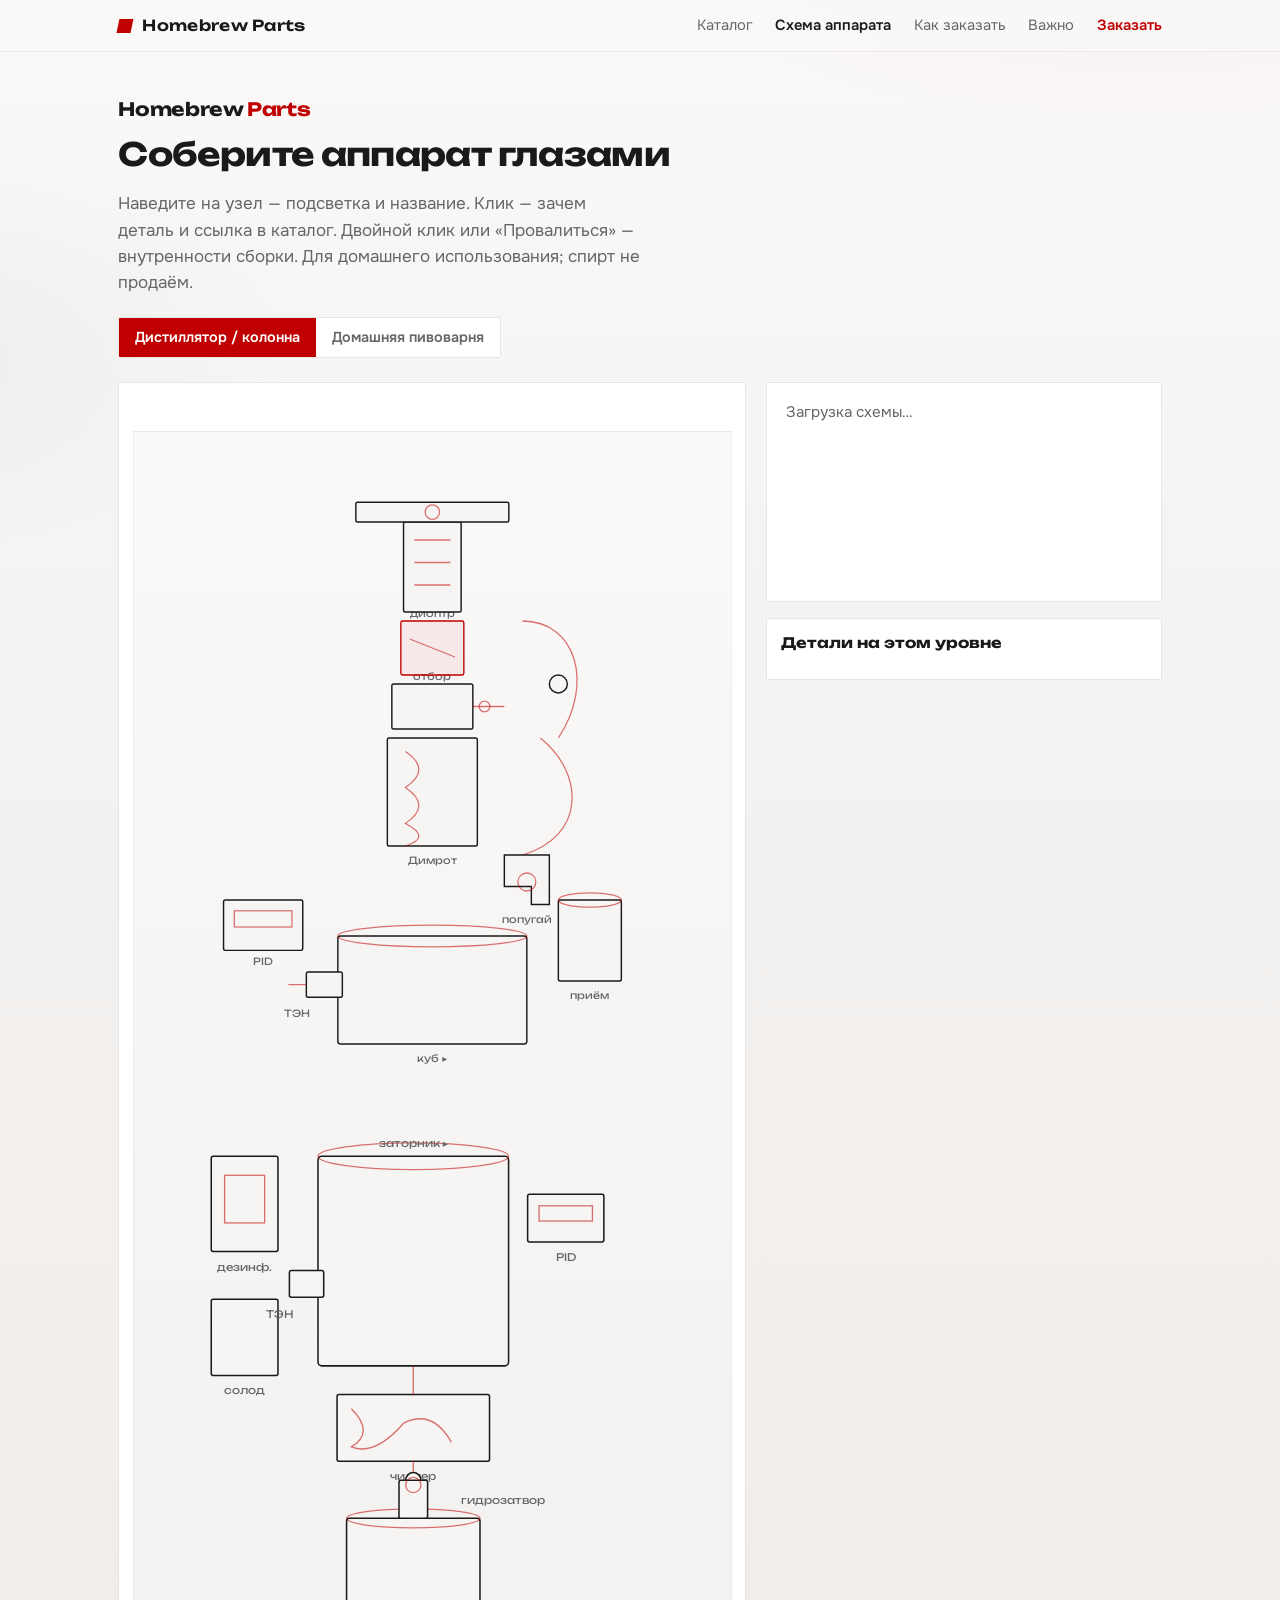
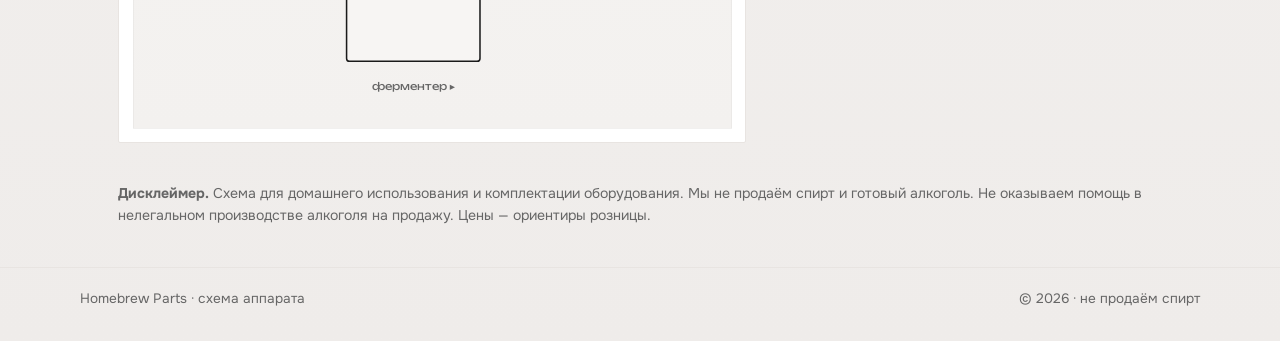
==== schema.html @ 4f77bfaf "Add interactive apparatus schema and expand catalog to SKU 32. SVG hotspot map with distiller/brewer" ====
<!DOCTYPE html>
<html lang="ru">
<head>
  <meta charset="UTF-8" />
  <meta name="viewport" content="width=device-width, initial-scale=1" />
  <meta name="description" content="Интерактивная схема самогонного аппарата и домашней пивоварни из запчастей Homebrew Parts. Спирт не продаём." />
  <title>Схема аппарата · Homebrew Parts</title>
  <link rel="preconnect" href="https://fonts.googleapis.com" />
  <link rel="preconnect" href="https://fonts.gstatic.com" crossorigin />
  <link href="https://fonts.googleapis.com/css2?family=Onest:wght@400;500;600;700&family=Unbounded:wght@500;600;700&display=swap" rel="stylesheet" />
  <link rel="stylesheet" href="assets/css/style.css" />
  <link rel="stylesheet" href="assets/css/schema.css" />
</head>
<body>
  <a class="skip" href="#main">К содержанию</a>

  <header class="top">
    <div class="top__inner">
      <a class="brand" href="index.html" aria-label="Homebrew Parts — на главную">
        <span class="brand__mark" aria-hidden="true"></span>
        <span class="brand__text">Homebrew Parts</span>
      </a>
      <nav class="nav" aria-label="Разделы">
        <a href="index.html#catalog">Каталог</a>
        <a href="schema.html" aria-current="page">Схема аппарата</a>
        <a href="index.html#order">Как заказать</a>
        <a href="index.html#disclaimer">Важно</a>
        <a href="index.html#order" class="nav__cta">Заказать</a>
      </nav>
      <button class="nav-toggle" type="button" aria-expanded="false" aria-controls="mobile-nav" aria-label="Меню">
        <span></span><span></span>
      </button>
    </div>
    <nav id="mobile-nav" class="nav-mobile" hidden>
      <a href="index.html#catalog">Каталог</a>
      <a href="schema.html" aria-current="page">Схема аппарата</a>
      <a href="index.html#order">Как заказать</a>
      <a href="index.html#disclaimer">Важно</a>
      <a href="index.html#order">Заказать</a>
    </nav>
  </header>

  <main id="main">
    <section class="schema-hero">
      <p class="brand-hero" style="font-size:1.15rem;margin:0">Homebrew <span>Parts</span></p>
      <h1>Соберите аппарат глазами</h1>
      <p class="schema-hero__lead">Наведите на узел — подсветка и название. Клик — зачем деталь и ссылка в каталог. Двойной клик или «Провалиться» — внутренности сборки. Для домашнего использования; спирт не продаём.</p>
      <div class="schema-modes" role="group" aria-label="Режим схемы">
        <button type="button" data-mode="distiller" aria-pressed="true">Дистиллятор / колонна</button>
        <button type="button" data-mode="brewery" aria-pressed="false">Домашняя пивоварня</button>
      </div>
    </section>

    <div class="schema-layout">
      <div class="schema-stage" id="schema-stage">
        <div class="schema-crumb" id="schema-crumb" aria-label="Навигация по узлам"></div>
        <div class="schema-canvas-wrap">
          <div class="schema-tooltip" id="schema-tooltip" role="tooltip"></div>

          <!-- DISTILLER -->
          <svg id="svg-distiller" class="schema-svg" viewBox="0 0 520 720" xmlns="http://www.w3.org/2000/svg" aria-label="Схема дистиллятора в профиле">
            <g class="layer" data-layer="root">
              <!-- PID box -->
              <g class="hotspot" data-id="pid" tabindex="0" role="button" aria-label="PID">
                <rect class="body" x="28" y="520" width="88" height="56" rx="2"/>
                <rect class="accent" x="40" y="532" width="64" height="18"/>
                <text class="label-hint" x="72" y="592" text-anchor="middle">PID</text>
              </g>
              <!-- Hoses -->
              <g class="hotspot" data-id="hoses" tabindex="0" role="button" aria-label="Шланги">
                <path class="accent" d="M360 210 C420 210, 440 280, 400 340" fill="none" stroke-width="3"/>
                <path class="accent" d="M380 340 C430 380, 430 450, 360 470" fill="none" stroke-width="3" opacity="0.7"/>
                <circle class="body" cx="400" cy="280" r="10"/>
              </g>
              <!-- Receiver -->
              <g class="hotspot" data-id="receiver" tabindex="0" role="button" aria-label="Приёмная ёмкость">
                <rect class="body" x="400" y="520" width="70" height="90" rx="2"/>
                <ellipse class="accent" cx="435" cy="520" rx="35" ry="8"/>
                <text class="label-hint" x="435" y="630" text-anchor="middle">приём</text>
              </g>
              <!-- Parrot -->
              <g class="hotspot" data-id="parrot" tabindex="0" role="button" aria-label="Попугай">
                <path class="body" d="M340 470 h50 v55 h-20 v-20 h-30 z"/>
                <circle class="accent" cx="365" cy="500" r="10"/>
                <text class="label-hint" x="365" y="545" text-anchor="middle">попугай</text>
              </g>
              <!-- Dimroth -->
              <g class="hotspot" data-id="dimroth" tabindex="0" role="button" aria-label="Холодильник Димрота">
                <rect class="body" x="210" y="340" width="100" height="120" rx="2"/>
                <path class="accent" d="M230 355 Q260 375 230 395 Q260 415 230 435 Q260 450 230 460"/>
                <text class="label-hint" x="260" y="480" text-anchor="middle">Димрот</text>
              </g>
              <!-- Takeoff -->
              <g class="hotspot" data-id="takeoff" tabindex="0" role="button" aria-label="Узел отбора">
                <rect class="body" x="215" y="280" width="90" height="50" rx="2"/>
                <line class="accent" x1="305" y1="305" x2="340" y2="305"/>
                <circle class="accent" cx="318" cy="305" r="6"/>
                <text class="label-hint" x="260" y="275" text-anchor="middle">отбор</text>
              </g>
              <!-- Diopter -->
              <g class="hotspot" data-id="diopter" tabindex="0" role="button" aria-label="Диоптр">
                <rect class="glass" x="225" y="210" width="70" height="60" rx="2"/>
                <line class="accent" x1="235" y1="230" x2="285" y2="250" opacity="0.35"/>
                <text class="label-hint" x="260" y="205" text-anchor="middle">диоптр</text>
              </g>
              <!-- Tsarga assembly -->
              <g class="hotspot" data-id="tsarga-assy" tabindex="0" role="button" aria-label="Царга в сборе">
                <rect class="body" x="228" y="100" width="64" height="100" rx="2"/>
                <line class="accent" x1="240" y1="120" x2="280" y2="120"/>
                <line class="accent" x1="240" y1="145" x2="280" y2="145"/>
                <line class="accent" x1="240" y1="170" x2="280" y2="170"/>
                <text class="label-hint" x="260" y="92" text-anchor="middle">царга ▸</text>
              </g>
              <!-- Lid -->
              <g class="hotspot" data-id="lid" tabindex="0" role="button" aria-label="Крышка куба">
                <rect class="body" x="175" y="78" width="170" height="22" rx="2"/>
                <circle class="accent" cx="260" cy="89" r="8"/>
              </g>
              <!-- Cube -->
              <g class="hotspot" data-id="cube" tabindex="0" role="button" aria-label="Перегонный куб">
                <rect class="body" x="155" y="560" width="210" height="120" rx="3"/>
                <ellipse class="accent" cx="260" cy="560" rx="105" ry="12"/>
                <text class="label-hint" x="260" y="700" text-anchor="middle">куб ▸</text>
              </g>
              <!-- TEN on cube side -->
              <g class="hotspot" data-id="ten" tabindex="0" role="button" aria-label="ТЭН">
                <rect class="body" x="120" y="600" width="40" height="28" rx="2"/>
                <line class="accent" x1="100" y1="614" x2="120" y2="614"/>
                <text class="label-hint" x="110" y="650" text-anchor="middle">ТЭН</text>
              </g>
            </g>

            <!-- CUBE DETAIL -->
            <g class="layer" data-layer="cube-detail" hidden>
              <text class="label-hint" x="260" y="48" text-anchor="middle" font-size="13" fill="#1A1A1A">Куб · внутренности</text>
              <g class="hotspot" data-id="cube" tabindex="0">
                <rect class="body" x="120" y="120" width="280" height="480" rx="4"/>
              </g>
              <g class="hotspot" data-id="ten" tabindex="0" role="button" aria-label="ТЭН">
                <rect class="body" x="70" y="320" width="70" height="40" rx="2"/>
                <path class="accent" d="M140 340 h80 M160 330 v20 M180 330 v20 M200 330 v20"/>
                <text class="label-hint" x="105" y="390" text-anchor="middle">ТЭН</text>
              </g>
              <g class="hotspot" data-id="drain" tabindex="0" role="button" aria-label="Кран слива">
                <rect class="body" x="230" y="560" width="60" height="36" rx="2"/>
                <line class="accent" x1="260" y1="596" x2="260" y2="620"/>
                <text class="label-hint" x="260" y="640" text-anchor="middle">слив</text>
              </g>
              <g class="hotspot" data-id="thermo" tabindex="0" role="button" aria-label="Термометр">
                <circle class="body" cx="360" cy="220" r="28"/>
                <line class="accent" x1="360" y1="220" x2="375" y2="200"/>
                <text class="label-hint" x="360" y="270" text-anchor="middle">°C</text>
              </g>
              <g class="hotspot" data-id="prv" tabindex="0" role="button" aria-label="Воздушный клапан">
                <rect class="body" x="340" y="140" width="50" height="36" rx="2"/>
                <circle class="accent" cx="365" cy="148" r="6"/>
                <text class="label-hint" x="365" y="196" text-anchor="middle">клапан</text>
              </g>
              <g class="hotspot" data-id="lid" tabindex="0" role="button" aria-label="Крышка">
                <rect class="body" x="130" y="90" width="260" height="28" rx="2"/>
              </g>
            </g>

            <!-- TSARGA DETAIL -->
            <g class="layer" data-layer="tsarga-detail" hidden>
              <text class="label-hint" x="260" y="40" text-anchor="middle" font-size="13" fill="#1A1A1A">Царга · разрез</text>
              <g class="hotspot" data-id="tsarga" tabindex="0" role="button" aria-label="Царга">
                <rect class="body" x="200" y="80" width="120" height="520" rx="3"/>
              </g>
              <g class="hotspot" data-id="packing-spn" tabindex="0" role="button" aria-label="СПН">
                <rect class="glass" x="220" y="160" width="80" height="160" rx="2"/>
                <path class="accent" d="M230 180 l15 10 l-15 10 l15 10 l-15 10 l15 10 l-15 10 l15 10 l-15 10 l15 10"/>
                <text class="label-hint" x="260" y="150" text-anchor="middle">СПН</text>
              </g>
              <g class="hotspot" data-id="packing-rpn" tabindex="0" role="button" aria-label="РПН">
                <rect class="glass" x="220" y="340" width="80" height="120" rx="2"/>
                <path class="accent" d="M230 360 h60 M230 380 h60 M230 400 h60 M230 420 h60"/>
                <text class="label-hint" x="260" y="480" text-anchor="middle">РПН</text>
              </g>
              <g class="hotspot" data-id="clamp-tsarga" tabindex="0" role="button" aria-label="Кламп">
                <rect class="body" x="185" y="70" width="150" height="22" rx="2"/>
                <rect class="body" x="185" y="580" width="150" height="22" rx="2"/>
                <text class="label-hint" x="260" y="64" text-anchor="middle">кламп</text>
              </g>
              <g class="hotspot" data-id="gasket-tsarga" tabindex="0" role="button" aria-label="Прокладка">
                <ellipse class="accent" cx="260" cy="92" rx="40" ry="6"/>
                <ellipse class="accent" cx="260" cy="590" rx="40" ry="6"/>
                <text class="label-hint" x="360" y="96">прокладка</text>
              </g>
            </g>

            <!-- TAKEOFF DETAIL -->
            <g class="layer" data-layer="takeoff-detail" hidden>
              <text class="label-hint" x="260" y="60" text-anchor="middle" font-size="13" fill="#1A1A1A">Узел отбора</text>
              <g class="hotspot" data-id="takeoff" tabindex="0">
                <rect class="body" x="140" y="200" width="240" height="160" rx="3"/>
              </g>
              <g class="hotspot" data-id="needle" tabindex="0" role="button" aria-label="Игольчатый кран">
                <rect class="body" x="300" y="250" width="90" height="40" rx="2"/>
                <line class="accent" x1="390" y1="270" x2="440" y2="270"/>
                <circle class="accent" cx="420" cy="270" r="10"/>
                <text class="label-hint" x="345" y="320" text-anchor="middle">игольчатый</text>
              </g>
              <g class="hotspot" data-id="hoses" tabindex="0">
                <path class="accent" d="M440 270 C480 270, 480 360, 400 380" fill="none" stroke-width="3"/>
              </g>
            </g>
          </svg>

          <!-- BREWERY -->
          <svg id="svg-brewery" class="schema-svg" viewBox="0 0 520 680" xmlns="http://www.w3.org/2000/svg" aria-label="Схема домашней пивоварни" hidden>
            <g class="layer" data-layer="brew-root">
              <g class="hotspot" data-id="sanitizer" tabindex="0" role="button" aria-label="Дезинфекция">
                <rect class="body" x="28" y="80" width="70" height="100" rx="2"/>
                <rect class="accent" x="42" y="100" width="42" height="50"/>
                <text class="label-hint" x="63" y="200" text-anchor="middle">дезинф.</text>
              </g>
              <g class="hotspot" data-id="malt" tabindex="0" role="button" aria-label="Солод и дрожжи">
                <rect class="body" x="28" y="230" width="70" height="80" rx="2"/>
                <text class="label-hint" x="63" y="330" text-anchor="middle">солод</text>
              </g>
              <g class="hotspot" data-id="mash" tabindex="0" role="button" aria-label="Заторник">
                <rect class="body" x="140" y="80" width="200" height="220" rx="4"/>
                <ellipse class="accent" cx="240" cy="80" rx="100" ry="14"/>
                <text class="label-hint" x="240" y="70" text-anchor="middle">заторник ▸</text>
              </g>
              <g class="hotspot" data-id="ten-brew" tabindex="0" role="button" aria-label="ТЭН">
                <rect class="body" x="110" y="200" width="36" height="28" rx="2"/>
                <text class="label-hint" x="100" y="250" text-anchor="middle">ТЭН</text>
              </g>
              <g class="hotspot" data-id="pid-brew" tabindex="0" role="button" aria-label="PID">
                <rect class="body" x="360" y="120" width="80" height="50" rx="2"/>
                <rect class="accent" x="372" y="132" width="56" height="16"/>
                <text class="label-hint" x="400" y="190" text-anchor="middle">PID</text>
              </g>
              <g class="hotspot" data-id="chiller" tabindex="0" role="button" aria-label="Чиллер">
                <rect class="body" x="160" y="330" width="160" height="70" rx="2"/>
                <path class="accent" d="M175 345 Q200 370 175 385 Q200 395 230 360 Q260 345 280 380"/>
                <text class="label-hint" x="240" y="420" text-anchor="middle">чиллер</text>
              </g>
              <g class="hotspot" data-id="brew-hoses" tabindex="0" role="button" aria-label="Шланги">
                <path class="accent" d="M240 300 v30 M240 400 v40" fill="none" stroke-width="3"/>
                <circle class="body" cx="240" cy="420" r="8"/>
              </g>
              <g class="hotspot" data-id="fermenter" tabindex="0" role="button" aria-label="Ферментер">
                <rect class="body" x="170" y="460" width="140" height="150" rx="3"/>
                <ellipse class="accent" cx="240" cy="460" rx="70" ry="10"/>
                <text class="label-hint" x="240" y="640" text-anchor="middle">ферментер ▸</text>
              </g>
              <g class="hotspot" data-id="airlock" tabindex="0" role="button" aria-label="Гидрозатвор">
                <rect class="body" x="225" y="420" width="30" height="40" rx="2"/>
                <circle class="accent" cx="240" cy="425" r="8"/>
                <text class="label-hint" x="290" y="445">гидрозатвор</text>
              </g>
            </g>

            <g class="layer" data-layer="mash-detail" hidden>
              <text class="label-hint" x="260" y="50" text-anchor="middle" font-size="13" fill="#1A1A1A">Заторник · узлы</text>
              <g class="hotspot" data-id="mash" tabindex="0">
                <rect class="body" x="110" y="90" width="300" height="420" rx="4"/>
              </g>
              <g class="hotspot" data-id="ten-brew" tabindex="0" role="button" aria-label="ТЭН">
                <rect class="body" x="60" y="280" width="70" height="40" rx="2"/>
                <path class="accent" d="M130 300 h100 M150 290 v20 M175 290 v20 M200 290 v20"/>
                <text class="label-hint" x="95" y="350" text-anchor="middle">ТЭН</text>
              </g>
              <g class="hotspot" data-id="pid-brew" tabindex="0" role="button" aria-label="PID">
                <rect class="body" x="360" y="140" width="90" height="60" rx="2"/>
                <text class="label-hint" x="405" y="220" text-anchor="middle">PID</text>
              </g>
              <g class="hotspot" data-id="drain-brew" tabindex="0" role="button" aria-label="Кран слива">
                <rect class="body" x="220" y="480" width="80" height="36" rx="2"/>
                <text class="label-hint" x="260" y="540" text-anchor="middle">слив</text>
              </g>
            </g>

            <g class="layer" data-layer="fermenter-detail" hidden>
              <text class="label-hint" x="260" y="50" text-anchor="middle" font-size="13" fill="#1A1A1A">Ферментер</text>
              <g class="hotspot" data-id="fermenter" tabindex="0">
                <rect class="body" x="150" y="120" width="220" height="420" rx="4"/>
              </g>
              <g class="hotspot" data-id="airlock" tabindex="0" role="button" aria-label="Гидрозатвор">
                <rect class="body" x="235" y="70" width="50" height="60" rx="2"/>
                <circle class="accent" cx="260" cy="80" r="12"/>
                <text class="label-hint" x="260" y="150" text-anchor="middle">гидрозатвор</text>
              </g>
              <g class="hotspot" data-id="valve-brew" tabindex="0" role="button" aria-label="Кран">
                <rect class="body" x="340" y="420" width="70" height="36" rx="2"/>
                <text class="label-hint" x="375" y="480" text-anchor="middle">кран</text>
              </g>
            </g>
          </svg>
        </div>
      </div>

      <aside class="schema-side">
        <div class="schema-panel" id="schema-panel" aria-live="polite">
          <p class="schema-panel__empty">Загрузка схемы…</p>
        </div>
        <div class="schema-parts">
          <h3>Детали на этом уровне</h3>
          <ul class="schema-parts__list" id="schema-parts-list"></ul>
        </div>
      </aside>
    </div>

    <p class="schema-note"><strong>Дисклеймер.</strong> Схема для домашнего использования и комплектации оборудования. Мы не продаём спирт и готовый алкоголь. Не оказываем помощь в нелегальном производстве алкоголя на продажу. Цены — ориентиры розницы.</p>
  </main>

  <footer class="footer">
    <div class="footer__inner">
      <span>Homebrew Parts · схема аппарата</span>
      <span>© 2026 · не продаём спирт</span>
    </div>
  </footer>

  <script src="assets/js/schema.js"></script>
</body>
</html>
---- assets/css/style.css ----
:root {
  --ink: #1a1a1a;
  --text: #333333;
  --muted: #666666;
  --line: #e8e4e1;
  --paper: #f3f1ef;
  --surface: #ffffff;
  --crimson: #c00000;
  --ember: #fb5a5a;
  --crimson-deep: #8a0000;
  --radius: 2px;
  --font-display: "Unbounded", system-ui, sans-serif;
  --font-body: "Onest", system-ui, sans-serif;
  --space: clamp(1.25rem, 3vw, 2.5rem);
  --max: 1120px;
}

*,
*::before,
*::after {
  box-sizing: border-box;
}

html {
  scroll-behavior: smooth;
}

body {
  margin: 0;
  font-family: var(--font-body);
  font-size: 1.0625rem;
  line-height: 1.55;
  color: var(--text);
  background:
    radial-gradient(1100px 520px at 90% -8%, rgba(192, 0, 0, 0.07), transparent 55%),
    radial-gradient(800px 420px at -8% 18%, rgba(26, 26, 26, 0.04), transparent 50%),
    linear-gradient(180deg, #faf9f8 0%, var(--paper) 45%, #efecea 100%);
  min-height: 100vh;
}

img {
  max-width: 100%;
  display: block;
}

a {
  color: inherit;
}

.skip {
  position: absolute;
  left: -999px;
  top: 0;
  background: var(--ink);
  color: #fff;
  padding: 0.5rem 1rem;
  z-index: 100;
}

.skip:focus {
  left: 0;
}

.top {
  position: sticky;
  top: 0;
  z-index: 50;
  backdrop-filter: blur(12px);
  background: rgba(250, 249, 248, 0.9);
  border-bottom: 1px solid rgba(26, 26, 26, 0.06);
}

.top__inner {
  max-width: var(--max);
  margin: 0 auto;
  padding: 0.85rem var(--space);
  display: flex;
  align-items: center;
  justify-content: space-between;
  gap: 1rem;
}

.brand {
  display: inline-flex;
  align-items: center;
  gap: 0.65rem;
  text-decoration: none;
  color: var(--ink);
}

.brand__mark {
  width: 0.85rem;
  height: 0.85rem;
  background: var(--crimson);
  transform: skewX(-12deg);
}

.brand__text {
  font-family: var(--font-display);
  font-weight: 600;
  font-size: 0.95rem;
  letter-spacing: 0.02em;
}

.nav {
  display: none;
  gap: 1.4rem;
  align-items: center;
}

.nav a {
  text-decoration: none;
  font-size: 0.92rem;
  color: var(--muted);
  transition: color 0.2s;
}

.nav a:hover {
  color: var(--ink);
}

.nav__cta {
  color: var(--crimson) !important;
  font-weight: 600;
}

.nav-toggle {
  width: 2.5rem;
  height: 2.5rem;
  border: 1px solid var(--line);
  background: var(--surface);
  border-radius: var(--radius);
  display: inline-flex;
  flex-direction: column;
  justify-content: center;
  align-items: center;
  gap: 5px;
  cursor: pointer;
}

.nav-toggle span {
  width: 1.1rem;
  height: 2px;
  background: var(--ink);
}

.nav-mobile {
  display: flex;
  flex-direction: column;
  gap: 0.75rem;
  padding: 0.75rem var(--space) 1.1rem;
  border-top: 1px solid var(--line);
  background: rgba(250, 249, 248, 0.98);
}

.nav-mobile a {
  text-decoration: none;
  color: var(--ink);
  font-weight: 500;
}

@media (min-width: 860px) {
  .nav {
    display: flex;
  }

  .nav-toggle,
  .nav-mobile {
    display: none !important;
  }
}

.hero {
  position: relative;
  overflow: hidden;
  max-width: var(--max);
  margin: 0 auto;
  padding: clamp(2.5rem, 7vw, 5rem) var(--space) clamp(2rem, 5vw, 3.5rem);
  display: grid;
  gap: 2rem;
  align-items: center;
}

@media (min-width: 900px) {
  .hero {
    grid-template-columns: 1.1fr 0.9fr;
    min-height: min(78vh, 640px);
  }
}

.hero__bg {
  position: absolute;
  inset: 0;
  pointer-events: none;
  z-index: 0;
}

.hero__mesh {
  position: absolute;
  right: -8%;
  top: 8%;
  width: min(52vw, 520px);
  height: min(52vw, 520px);
  background:
    radial-gradient(circle at 30% 30%, rgba(192, 0, 0, 0.16), transparent 55%),
    radial-gradient(circle at 70% 60%, rgba(26, 26, 26, 0.08), transparent 50%);
  filter: blur(2px);
}

.hero__content {
  position: relative;
  z-index: 1;
}

.brand-hero {
  margin: 0 0 0.75rem;
  font-family: var(--font-display);
  font-size: clamp(1.6rem, 4vw, 2.4rem);
  font-weight: 700;
  color: var(--ink);
  letter-spacing: -0.02em;
}

.brand-hero span {
  color: var(--crimson);
}

.hero h1 {
  margin: 0;
  font-family: var(--font-display);
  font-size: clamp(1.55rem, 3.6vw, 2.35rem);
  font-weight: 600;
  line-height: 1.2;
  color: var(--ink);
  letter-spacing: -0.02em;
  max-width: 16ch;
}

.hero__lead {
  margin: 1rem 0 0;
  max-width: 38ch;
  color: var(--muted);
  font-size: 1.05rem;
}

.hero__actions {
  margin-top: 1.5rem;
  display: flex;
  flex-wrap: wrap;
  gap: 0.75rem;
}

.hero__visual {
  position: relative;
  z-index: 1;
  width: 100%;
  max-width: 460px;
  margin-left: auto;
  opacity: 0.95;
}

.hero__path {
  stroke-dasharray: 900;
  stroke-dashoffset: 900;
  animation: path-draw 1.8s ease forwards 0.3s;
}

@keyframes path-draw {
  to {
    stroke-dashoffset: 0;
  }
}

.hero__content > * {
  animation: rise 0.7s ease both;
}

.hero__content > *:nth-child(2) {
  animation-delay: 0.08s;
}

.hero__content > *:nth-child(3) {
  animation-delay: 0.14s;
}

.hero__content > *:nth-child(4) {
  animation-delay: 0.2s;
}

@keyframes rise {
  from {
    opacity: 0;
    transform: translateY(14px);
  }
  to {
    opacity: 1;
    transform: none;
  }
}

@media (prefers-reduced-motion: reduce) {
  .hero__path,
  .hero__content > * {
    animation: none;
  }

  .hero__path {
    stroke-dashoffset: 0;
  }
}

.btn {
  display: inline-flex;
  align-items: center;
  justify-content: center;
  gap: 0.4rem;
  padding: 0.8rem 1.25rem;
  border-radius: var(--radius);
  text-decoration: none;
  font-weight: 600;
  font-size: 0.95rem;
  border: 1px solid transparent;
  transition: background 0.2s, color 0.2s, border-color 0.2s, transform 0.15s;
  cursor: pointer;
}

.btn:hover {
  transform: translateY(-1px);
}

.btn--primary {
  background: var(--crimson);
  color: #fff;
}

.btn--primary:hover {
  background: var(--crimson-deep);
}

.btn--ghost {
  background: transparent;
  border-color: var(--line);
  color: var(--ink);
}

.btn--ghost:hover {
  border-color: var(--ink);
}

.btn--light {
  background: #fff;
  color: var(--ink);
}

.btn--light:hover {
  background: var(--ember);
  color: #fff;
}

.btn--sm {
  padding: 0.55rem 0.9rem;
  font-size: 0.85rem;
}

.strip {
  max-width: var(--max);
  margin: 0 auto;
  padding: 0 var(--space) 1.5rem;
}

.strip p {
  margin: 0;
  padding: 1rem 1.15rem;
  border-left: 3px solid var(--crimson);
  background: rgba(255, 255, 255, 0.55);
  color: var(--muted);
  font-size: 0.98rem;
}

.section {
  max-width: var(--max);
  margin: 0 auto;
  padding: clamp(2rem, 5vw, 3.5rem) var(--space);
}

.section__head {
  margin-bottom: 1.75rem;
  max-width: 42rem;
}

.section__head h2 {
  margin: 0;
  font-family: var(--font-display);
  font-size: clamp(1.4rem, 3vw, 1.9rem);
  color: var(--ink);
  letter-spacing: -0.02em;
}

.section__head p {
  margin: 0.6rem 0 0;
  color: var(--muted);
}

.catalog {
  display: grid;
  gap: 1.1rem;
  grid-template-columns: 1fr;
}

@media (min-width: 640px) {
  .catalog {
    grid-template-columns: repeat(2, 1fr);
  }
}

@media (min-width: 980px) {
  .catalog {
    grid-template-columns: repeat(3, 1fr);
  }
}

@media (min-width: 1120px) {
  .catalog {
    grid-template-columns: repeat(4, 1fr);
  }
}

.card {
  background: var(--surface);
  border: 1px solid var(--line);
  border-radius: var(--radius);
  display: flex;
  flex-direction: column;
  overflow: hidden;
  transition: border-color 0.2s, box-shadow 0.2s, transform 0.2s;
  scroll-margin-top: 5.5rem;
}

.card:target {
  border-color: rgba(192, 0, 0, 0.55);
  box-shadow: 0 0 0 2px rgba(192, 0, 0, 0.15);
}

.card:hover {
  border-color: rgba(192, 0, 0, 0.35);
  box-shadow: 0 12px 28px rgba(26, 26, 26, 0.06);
  transform: translateY(-2px);
}

.card__media {
  aspect-ratio: 1;
  background: #f7f5f3;
  overflow: hidden;
}

.card__media img {
  width: 100%;
  height: 100%;
  object-fit: cover;
}

.card__body {
  padding: 0.95rem 1rem 1.1rem;
  display: flex;
  flex-direction: column;
  flex: 1;
  gap: 0.55rem;
}

.card__sku {
  font-size: 0.72rem;
  letter-spacing: 0.08em;
  text-transform: uppercase;
  color: var(--muted);
}

.card__title {
  margin: 0;
  font-family: var(--font-display);
  font-size: 0.95rem;
  font-weight: 600;
  line-height: 1.3;
  color: var(--ink);
}

.card__facts {
  margin: 0;
  padding: 0;
  list-style: none;
  display: flex;
  flex-direction: column;
  gap: 0.2rem;
}

.card__facts li {
  font-size: 0.82rem;
  color: var(--muted);
  padding-left: 0.7rem;
  position: relative;
}

.card__facts li::before {
  content: "";
  position: absolute;
  left: 0;
  top: 0.55em;
  width: 0.35rem;
  height: 0.35rem;
  background: var(--crimson);
  transform: skewX(-12deg);
}

.card__price {
  margin-top: auto;
  padding-top: 0.5rem;
  font-family: var(--font-display);
  font-size: 1.05rem;
  font-weight: 600;
  color: var(--crimson);
}

.card__actions {
  display: flex;
  gap: 0.5rem;
  flex-wrap: wrap;
}

.section--ink {
  background: var(--ink);
  color: #e8e4e1;
  margin-top: 1rem;
}

.section--ink .section__inner {
  max-width: var(--max);
  margin: 0 auto;
  padding: clamp(2.5rem, 6vw, 4rem) var(--space);
  display: grid;
  gap: 1.75rem;
}

@media (min-width: 800px) {
  .section--ink .section__inner {
    grid-template-columns: 1.2fr 0.8fr;
    align-items: center;
  }
}

.section--ink h2 {
  margin: 0;
  font-family: var(--font-display);
  font-size: clamp(1.4rem, 3vw, 1.9rem);
  color: #fff;
}

.section--ink p {
  margin: 0.75rem 0 0;
  color: rgba(255, 255, 255, 0.72);
  max-width: 42ch;
}

.order-list {
  margin: 1rem 0 0;
  padding: 0;
  list-style: none;
  display: grid;
  gap: 0.65rem;
}

.order-list li {
  display: flex;
  gap: 0.75rem;
  align-items: baseline;
  font-size: 0.95rem;
}

.order-list strong {
  font-family: var(--font-display);
  color: var(--ember);
  min-width: 1.5rem;
}

.order-box {
  background: rgba(255, 255, 255, 0.06);
  border: 1px solid rgba(255, 255, 255, 0.12);
  padding: 1.25rem;
  border-radius: var(--radius);
}

.order-box h3 {
  margin: 0 0 0.75rem;
  font-family: var(--font-display);
  font-size: 1rem;
  color: #fff;
}

.order-box a {
  color: #fff;
  text-decoration: none;
  border-bottom: 1px solid rgba(251, 90, 90, 0.6);
}

.order-box .muted {
  color: rgba(255, 255, 255, 0.55);
  font-size: 0.88rem;
  margin-top: 0.85rem;
}

.pay-soon {
  display: inline-block;
  margin-top: 0.85rem;
  padding: 0.35rem 0.65rem;
  border: 1px dashed rgba(255, 255, 255, 0.3);
  font-size: 0.8rem;
  color: rgba(255, 255, 255, 0.65);
}

.disclaimer {
  max-width: var(--max);
  margin: 0 auto;
  padding: 1.5rem var(--space) 2.5rem;
}

.disclaimer__box {
  border-top: 1px solid var(--line);
  padding-top: 1.25rem;
  color: var(--muted);
  font-size: 0.88rem;
}

.disclaimer__box strong {
  color: var(--ink);
}

.footer {
  border-top: 1px solid var(--line);
  padding: 1.25rem var(--space) 2rem;
}

.footer__inner {
  max-width: var(--max);
  margin: 0 auto;
  display: flex;
  flex-wrap: wrap;
  gap: 0.75rem 1.5rem;
  justify-content: space-between;
  color: var(--muted);
  font-size: 0.85rem;
}

.reveal {
  opacity: 0;
  transform: translateY(16px);
  transition: opacity 0.55s ease, transform 0.55s ease;
}

.reveal.is-visible {
  opacity: 1;
  transform: none;
}

@media (prefers-reduced-motion: reduce) {
  .reveal {
    opacity: 1;
    transform: none;
    transition: none;
  }

  .card:hover {
    transform: none;
  }
}
---- assets/css/schema.css ----
/* Schema page — interactive apparatus map */

.schema-hero {
  max-width: var(--max);
  margin: 0 auto;
  padding: clamp(1.75rem, 4vw, 2.75rem) var(--space) 1rem;
}

.schema-hero h1 {
  margin: 0.35rem 0 0;
  font-family: var(--font-display);
  font-size: clamp(1.45rem, 3.2vw, 2rem);
  color: var(--ink);
  letter-spacing: -0.02em;
  max-width: 22ch;
}

.schema-hero__lead {
  margin: 0.75rem 0 0;
  max-width: 48ch;
  color: var(--muted);
}

.schema-modes {
  display: inline-flex;
  gap: 0;
  margin-top: 1.25rem;
  border: 1px solid var(--line);
  border-radius: var(--radius);
  overflow: hidden;
  background: var(--surface);
}

.schema-modes button {
  appearance: none;
  border: 0;
  background: transparent;
  padding: 0.65rem 1rem;
  font-family: var(--font-body);
  font-size: 0.9rem;
  font-weight: 600;
  color: var(--muted);
  cursor: pointer;
  transition: background 0.2s, color 0.2s;
}

.schema-modes button[aria-pressed="true"] {
  background: var(--crimson);
  color: #fff;
}

.schema-modes button:hover:not([aria-pressed="true"]) {
  color: var(--ink);
  background: rgba(192, 0, 0, 0.06);
}

.schema-layout {
  max-width: var(--max);
  margin: 0 auto;
  padding: 0.5rem var(--space) 2.5rem;
  display: grid;
  gap: 1.25rem;
}

@media (min-width: 960px) {
  .schema-layout {
    grid-template-columns: minmax(0, 1.35fr) minmax(280px, 0.85fr);
    align-items: start;
  }
}

.schema-stage {
  background: var(--surface);
  border: 1px solid var(--line);
  border-radius: var(--radius);
  padding: 0.85rem;
  position: relative;
  min-height: 420px;
}

.schema-crumb {
  display: flex;
  flex-wrap: wrap;
  align-items: center;
  gap: 0.35rem 0.45rem;
  margin-bottom: 0.75rem;
  font-size: 0.82rem;
  color: var(--muted);
  min-height: 1.4rem;
}

.schema-crumb button {
  appearance: none;
  border: 0;
  background: none;
  padding: 0;
  font: inherit;
  color: var(--crimson);
  cursor: pointer;
  text-decoration: underline;
  text-underline-offset: 2px;
}

.schema-crumb button:disabled {
  color: var(--ink);
  text-decoration: none;
  cursor: default;
  font-weight: 600;
}

.schema-crumb__sep {
  opacity: 0.45;
}

.schema-canvas-wrap {
  position: relative;
  width: 100%;
  overflow: hidden;
  background:
    linear-gradient(180deg, #faf9f8 0%, #f3f1ef 100%);
  border: 1px solid rgba(26, 26, 26, 0.04);
}

.schema-svg {
  display: block;
  width: 100%;
  height: auto;
  max-height: min(72vh, 760px);
}

.schema-svg .hotspot {
  cursor: pointer;
  transition: fill 0.2s, stroke 0.2s, opacity 0.2s, filter 0.2s;
}

.schema-svg .hotspot .body {
  fill: #f7f5f3;
  stroke: #1a1a1a;
  stroke-width: 1.6;
}

.schema-svg .hotspot .accent {
  fill: none;
  stroke: #c00000;
  stroke-width: 1.4;
  opacity: 0.55;
}

.schema-svg .hotspot .glass {
  fill: rgba(192, 0, 0, 0.06);
  stroke: #c00000;
  stroke-width: 1.5;
}

.schema-svg .hotspot.is-hover .body,
.schema-svg .hotspot.is-active .body {
  fill: rgba(192, 0, 0, 0.12);
  stroke: #c00000;
  stroke-width: 2.2;
}

.schema-svg .hotspot.is-hover .accent,
.schema-svg .hotspot.is-active .accent,
.schema-svg .hotspot.is-hover .glass,
.schema-svg .hotspot.is-active .glass {
  opacity: 1;
  stroke-width: 2;
}

.schema-svg .hotspot.is-dim {
  opacity: 0.38;
}

.schema-svg .label-hint {
  font-family: var(--font-display), system-ui, sans-serif;
  font-size: 11px;
  fill: #666666;
  pointer-events: none;
}

.schema-svg .layer {
  transition: opacity 0.35s ease, transform 0.35s ease;
}

.schema-svg .layer[hidden] {
  display: none;
}

.schema-svg .layer.is-in {
  animation: schema-in 0.4s ease both;
}

@keyframes schema-in {
  from {
    opacity: 0;
    transform: scale(0.96);
  }
  to {
    opacity: 1;
    transform: none;
  }
}

@media (prefers-reduced-motion: reduce) {
  .schema-svg .layer.is-in,
  .schema-svg .hotspot {
    animation: none !important;
    transition: none !important;
  }
}

.schema-tooltip {
  position: absolute;
  z-index: 5;
  pointer-events: none;
  background: var(--ink);
  color: #fff;
  font-size: 0.8rem;
  font-weight: 600;
  padding: 0.4rem 0.65rem;
  border-radius: var(--radius);
  white-space: nowrap;
  opacity: 0;
  transform: translate(-50%, -120%);
  transition: opacity 0.15s;
}

.schema-tooltip.is-on {
  opacity: 1;
}

.schema-side {
  display: flex;
  flex-direction: column;
  gap: 1rem;
}

.schema-panel {
  background: var(--surface);
  border: 1px solid var(--line);
  border-radius: var(--radius);
  padding: 1.15rem 1.2rem 1.25rem;
  min-height: 220px;
}

.schema-panel__empty {
  color: var(--muted);
  font-size: 0.95rem;
  margin: 0;
}

.schema-panel__sku {
  font-size: 0.72rem;
  letter-spacing: 0.08em;
  text-transform: uppercase;
  color: var(--muted);
}

.schema-panel h2 {
  margin: 0.35rem 0 0;
  font-family: var(--font-display);
  font-size: 1.15rem;
  color: var(--ink);
  letter-spacing: -0.02em;
}

.schema-panel__desc {
  margin: 0.65rem 0 0;
  color: var(--text);
  font-size: 0.95rem;
}

.schema-panel__facts {
  margin: 0.75rem 0 0;
  padding: 0;
  list-style: none;
  display: grid;
  gap: 0.25rem;
}

.schema-panel__facts li {
  font-size: 0.85rem;
  color: var(--muted);
  padding-left: 0.75rem;
  position: relative;
}

.schema-panel__facts li::before {
  content: "";
  position: absolute;
  left: 0;
  top: 0.55em;
  width: 0.35rem;
  height: 0.35rem;
  background: var(--crimson);
  transform: skewX(-12deg);
}

.schema-panel__price {
  margin-top: 0.85rem;
  font-family: var(--font-display);
  font-weight: 600;
  color: var(--crimson);
}

.schema-panel__actions {
  margin-top: 1rem;
  display: flex;
  flex-wrap: wrap;
  gap: 0.55rem;
}

.schema-parts {
  background: var(--surface);
  border: 1px solid var(--line);
  border-radius: var(--radius);
  padding: 0.85rem;
}

.schema-parts h3 {
  margin: 0 0 0.65rem;
  font-family: var(--font-display);
  font-size: 0.9rem;
  color: var(--ink);
}

.schema-parts__list {
  margin: 0;
  padding: 0;
  list-style: none;
  display: grid;
  gap: 0.35rem;
  max-height: 320px;
  overflow: auto;
}

.schema-parts__list button {
  width: 100%;
  text-align: left;
  appearance: none;
  border: 1px solid transparent;
  background: #faf9f8;
  border-radius: var(--radius);
  padding: 0.55rem 0.7rem;
  font: inherit;
  font-size: 0.88rem;
  color: var(--ink);
  cursor: pointer;
  transition: border-color 0.15s, background 0.15s;
}

.schema-parts__list button:hover,
.schema-parts__list button.is-active {
  border-color: rgba(192, 0, 0, 0.4);
  background: rgba(192, 0, 0, 0.06);
}

.schema-parts__list button small {
  display: block;
  color: var(--muted);
  font-size: 0.75rem;
  margin-top: 0.15rem;
}

.schema-note {
  max-width: var(--max);
  margin: 0 auto;
  padding: 0  var(--space) 2.5rem;
  color: var(--muted);
  font-size: 0.88rem;
}

.nav a[aria-current="page"] {
  color: var(--ink);
  font-weight: 600;
}

@media (max-width: 959px) {
  .schema-parts {
    order: -1;
  }

  .schema-parts__list {
    display: grid;
    grid-template-columns: repeat(auto-fill, minmax(140px, 1fr));
    max-height: none;
  }
}
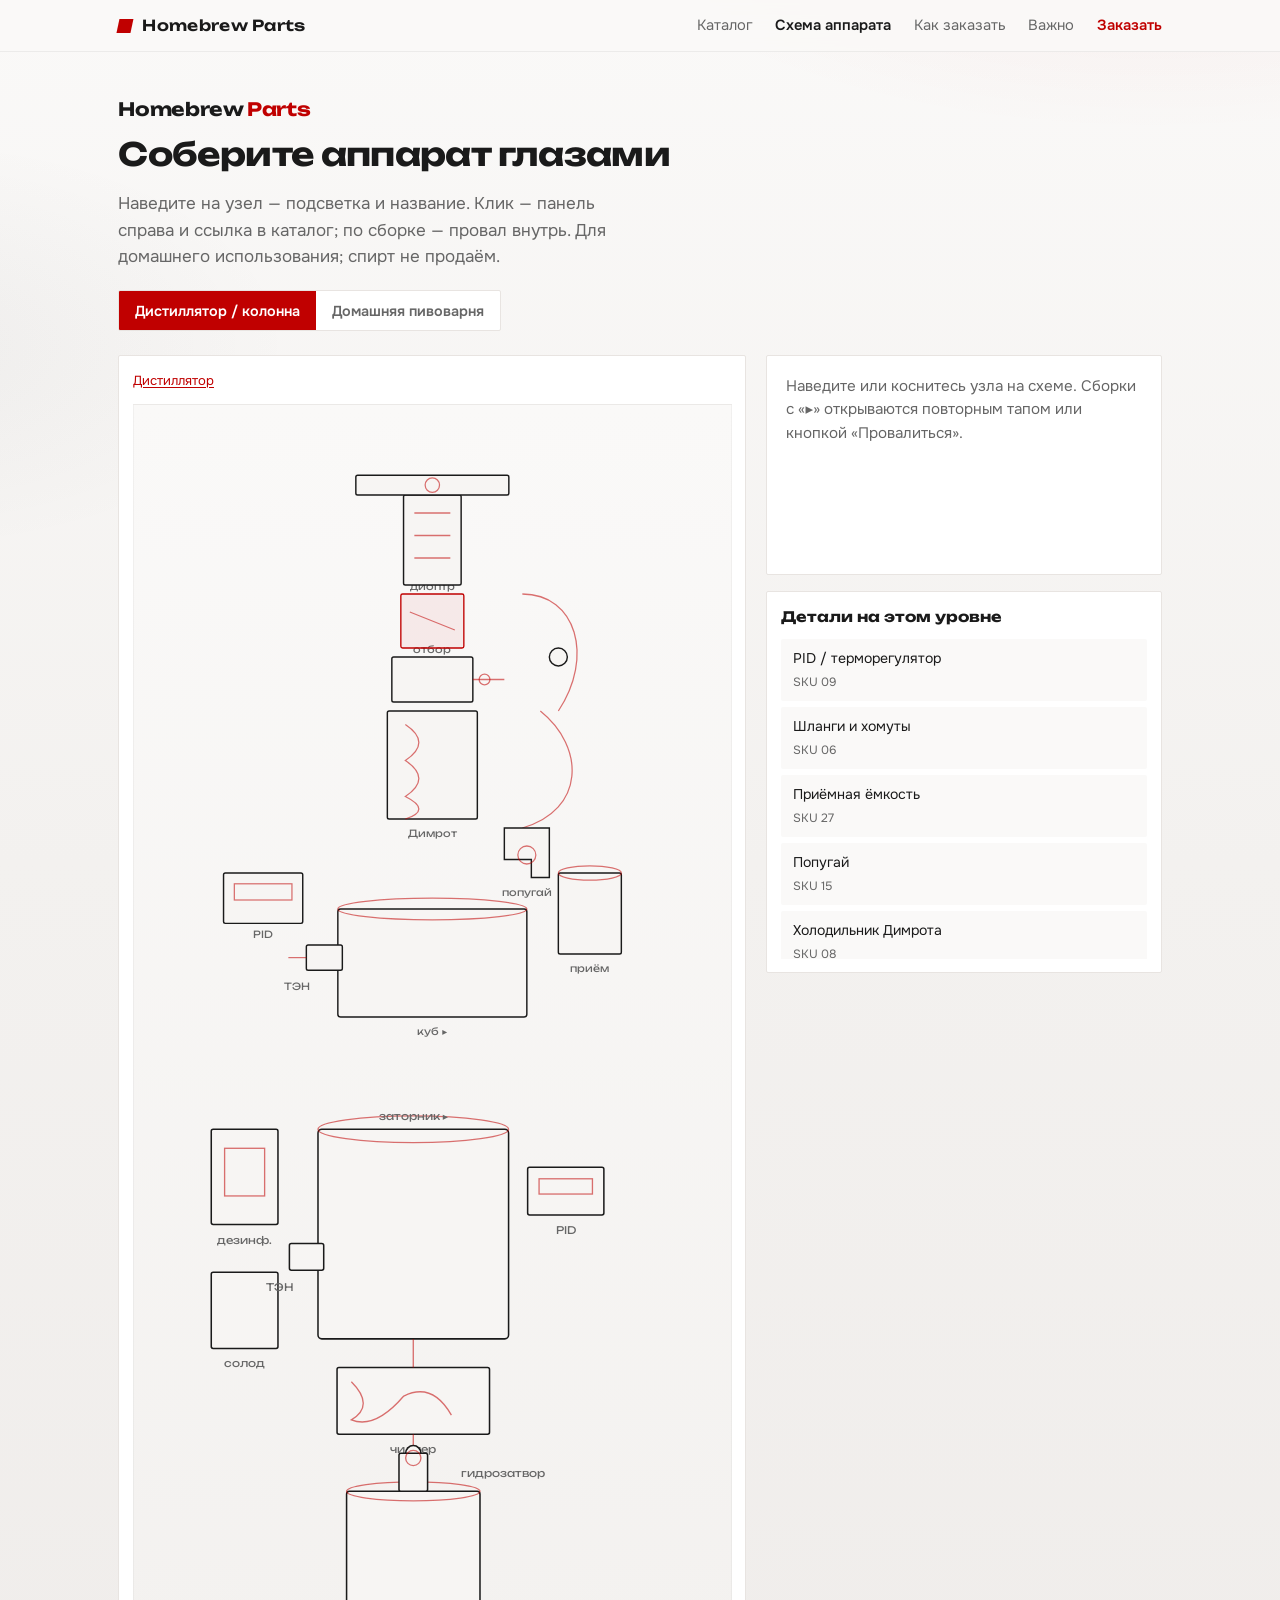
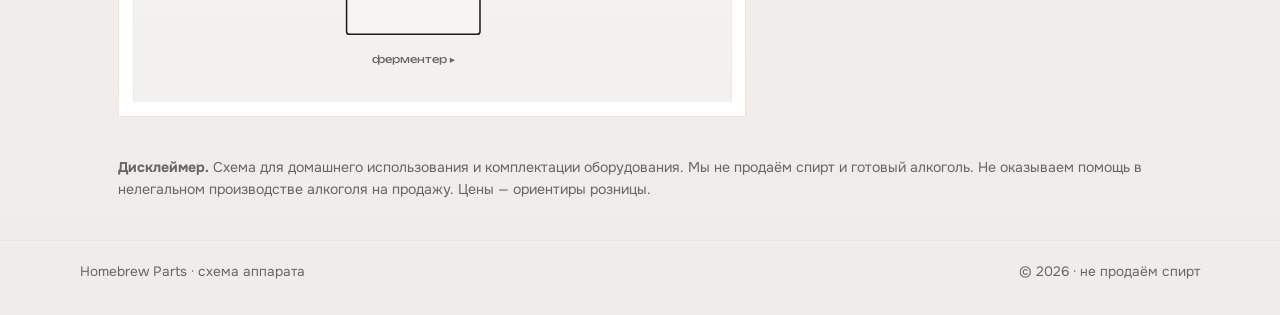
==== commit a73b9378: "Clarify schema drill-down copy for single-click assemblies." ====
--- a/schema.html
+++ b/schema.html
@@ -44,7 +44,7 @@
     <section class="schema-hero">
       <p class="brand-hero" style="font-size:1.15rem;margin:0">Homebrew <span>Parts</span></p>
       <h1>Соберите аппарат глазами</h1>
-      <p class="schema-hero__lead">Наведите на узел — подсветка и название. Клик — зачем деталь и ссылка в каталог. Двойной клик или «Провалиться» — внутренности сборки. Для домашнего использования; спирт не продаём.</p>
+      <p class="schema-hero__lead">Наведите на узел — подсветка и название. Клик — панель справа и ссылка в каталог; по сборке — провал внутрь. Для домашнего использования; спирт не продаём.</p>
       <div class="schema-modes" role="group" aria-label="Режим схемы">
         <button type="button" data-mode="distiller" aria-pressed="true">Дистиллятор / колонна</button>
         <button type="button" data-mode="brewery" aria-pressed="false">Домашняя пивоварня</button>
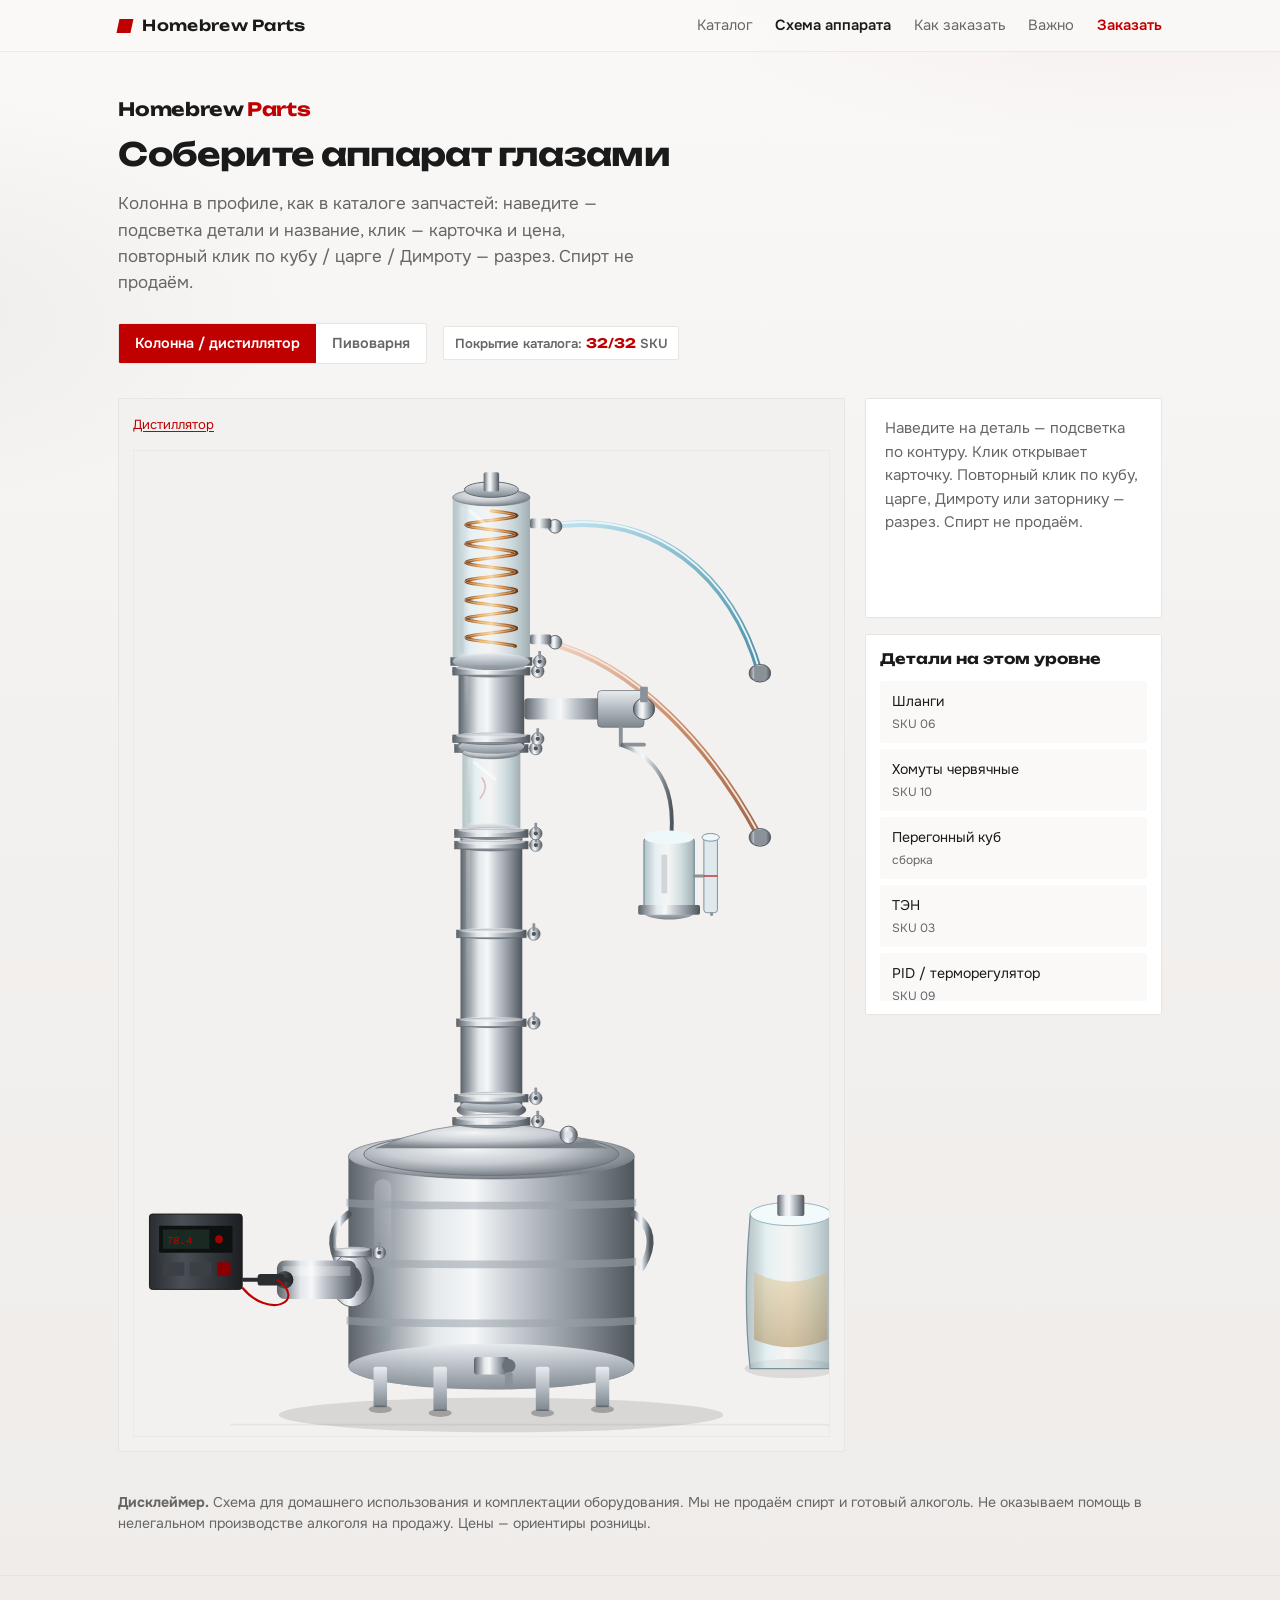
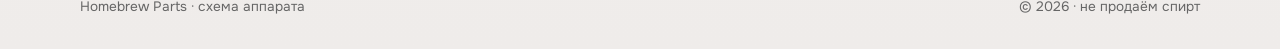
==== commit 854bf3b3: "Fix schema hose hotspots, split clamps, and reach full SKU coverage. Highlight follows hose paths in" ====
--- a/schema.html
+++ b/schema.html
@@ -1,319 +1,952 @@
-<!DOCTYPE html>
-<html lang="ru">
-<head>
-  <meta charset="UTF-8" />
-  <meta name="viewport" content="width=device-width, initial-scale=1" />
-  <meta name="description" content="Интерактивная схема самогонного аппарата и домашней пивоварни из запчастей Homebrew Parts. Спирт не продаём." />
-  <title>Схема аппарата · Homebrew Parts</title>
-  <link rel="preconnect" href="https://fonts.googleapis.com" />
-  <link rel="preconnect" href="https://fonts.gstatic.com" crossorigin />
-  <link href="https://fonts.googleapis.com/css2?family=Onest:wght@400;500;600;700&family=Unbounded:wght@500;600;700&display=swap" rel="stylesheet" />
-  <link rel="stylesheet" href="assets/css/style.css" />
-  <link rel="stylesheet" href="assets/css/schema.css" />
-</head>
-<body>
-  <a class="skip" href="#main">К содержанию</a>
-
-  <header class="top">
-    <div class="top__inner">
-      <a class="brand" href="index.html" aria-label="Homebrew Parts — на главную">
-        <span class="brand__mark" aria-hidden="true"></span>
-        <span class="brand__text">Homebrew Parts</span>
-      </a>
-      <nav class="nav" aria-label="Разделы">
-        <a href="index.html#catalog">Каталог</a>
-        <a href="schema.html" aria-current="page">Схема аппарата</a>
-        <a href="index.html#order">Как заказать</a>
-        <a href="index.html#disclaimer">Важно</a>
-        <a href="index.html#order" class="nav__cta">Заказать</a>
-      </nav>
-      <button class="nav-toggle" type="button" aria-expanded="false" aria-controls="mobile-nav" aria-label="Меню">
-        <span></span><span></span>
-      </button>
-    </div>
-    <nav id="mobile-nav" class="nav-mobile" hidden>
-      <a href="index.html#catalog">Каталог</a>
-      <a href="schema.html" aria-current="page">Схема аппарата</a>
-      <a href="index.html#order">Как заказать</a>
-      <a href="index.html#disclaimer">Важно</a>
-      <a href="index.html#order">Заказать</a>
-    </nav>
-  </header>
-
-  <main id="main">
-    <section class="schema-hero">
-      <p class="brand-hero" style="font-size:1.15rem;margin:0">Homebrew <span>Parts</span></p>
-      <h1>Соберите аппарат глазами</h1>
-      <p class="schema-hero__lead">Наведите на узел — подсветка и название. Клик — панель справа и ссылка в каталог; по сборке — провал внутрь. Для домашнего использования; спирт не продаём.</p>
-      <div class="schema-modes" role="group" aria-label="Режим схемы">
-        <button type="button" data-mode="distiller" aria-pressed="true">Дистиллятор / колонна</button>
-        <button type="button" data-mode="brewery" aria-pressed="false">Домашняя пивоварня</button>
-      </div>
-    </section>
-
-    <div class="schema-layout">
-      <div class="schema-stage" id="schema-stage">
-        <div class="schema-crumb" id="schema-crumb" aria-label="Навигация по узлам"></div>
-        <div class="schema-canvas-wrap">
-          <div class="schema-tooltip" id="schema-tooltip" role="tooltip"></div>
-
-          <!-- DISTILLER -->
-          <svg id="svg-distiller" class="schema-svg" viewBox="0 0 520 720" xmlns="http://www.w3.org/2000/svg" aria-label="Схема дистиллятора в профиле">
-            <g class="layer" data-layer="root">
-              <!-- PID box -->
-              <g class="hotspot" data-id="pid" tabindex="0" role="button" aria-label="PID">
-                <rect class="body" x="28" y="520" width="88" height="56" rx="2"/>
-                <rect class="accent" x="40" y="532" width="64" height="18"/>
-                <text class="label-hint" x="72" y="592" text-anchor="middle">PID</text>
-              </g>
-              <!-- Hoses -->
-              <g class="hotspot" data-id="hoses" tabindex="0" role="button" aria-label="Шланги">
-                <path class="accent" d="M360 210 C420 210, 440 280, 400 340" fill="none" stroke-width="3"/>
-                <path class="accent" d="M380 340 C430 380, 430 450, 360 470" fill="none" stroke-width="3" opacity="0.7"/>
-                <circle class="body" cx="400" cy="280" r="10"/>
-              </g>
-              <!-- Receiver -->
-              <g class="hotspot" data-id="receiver" tabindex="0" role="button" aria-label="Приёмная ёмкость">
-                <rect class="body" x="400" y="520" width="70" height="90" rx="2"/>
-                <ellipse class="accent" cx="435" cy="520" rx="35" ry="8"/>
-                <text class="label-hint" x="435" y="630" text-anchor="middle">приём</text>
-              </g>
-              <!-- Parrot -->
-              <g class="hotspot" data-id="parrot" tabindex="0" role="button" aria-label="Попугай">
-                <path class="body" d="M340 470 h50 v55 h-20 v-20 h-30 z"/>
-                <circle class="accent" cx="365" cy="500" r="10"/>
-                <text class="label-hint" x="365" y="545" text-anchor="middle">попугай</text>
-              </g>
-              <!-- Dimroth -->
-              <g class="hotspot" data-id="dimroth" tabindex="0" role="button" aria-label="Холодильник Димрота">
-                <rect class="body" x="210" y="340" width="100" height="120" rx="2"/>
-                <path class="accent" d="M230 355 Q260 375 230 395 Q260 415 230 435 Q260 450 230 460"/>
-                <text class="label-hint" x="260" y="480" text-anchor="middle">Димрот</text>
-              </g>
-              <!-- Takeoff -->
-              <g class="hotspot" data-id="takeoff" tabindex="0" role="button" aria-label="Узел отбора">
-                <rect class="body" x="215" y="280" width="90" height="50" rx="2"/>
-                <line class="accent" x1="305" y1="305" x2="340" y2="305"/>
-                <circle class="accent" cx="318" cy="305" r="6"/>
-                <text class="label-hint" x="260" y="275" text-anchor="middle">отбор</text>
-              </g>
-              <!-- Diopter -->
-              <g class="hotspot" data-id="diopter" tabindex="0" role="button" aria-label="Диоптр">
-                <rect class="glass" x="225" y="210" width="70" height="60" rx="2"/>
-                <line class="accent" x1="235" y1="230" x2="285" y2="250" opacity="0.35"/>
-                <text class="label-hint" x="260" y="205" text-anchor="middle">диоптр</text>
-              </g>
-              <!-- Tsarga assembly -->
-              <g class="hotspot" data-id="tsarga-assy" tabindex="0" role="button" aria-label="Царга в сборе">
-                <rect class="body" x="228" y="100" width="64" height="100" rx="2"/>
-                <line class="accent" x1="240" y1="120" x2="280" y2="120"/>
-                <line class="accent" x1="240" y1="145" x2="280" y2="145"/>
-                <line class="accent" x1="240" y1="170" x2="280" y2="170"/>
-                <text class="label-hint" x="260" y="92" text-anchor="middle">царга ▸</text>
-              </g>
-              <!-- Lid -->
-              <g class="hotspot" data-id="lid" tabindex="0" role="button" aria-label="Крышка куба">
-                <rect class="body" x="175" y="78" width="170" height="22" rx="2"/>
-                <circle class="accent" cx="260" cy="89" r="8"/>
-              </g>
-              <!-- Cube -->
-              <g class="hotspot" data-id="cube" tabindex="0" role="button" aria-label="Перегонный куб">
-                <rect class="body" x="155" y="560" width="210" height="120" rx="3"/>
-                <ellipse class="accent" cx="260" cy="560" rx="105" ry="12"/>
-                <text class="label-hint" x="260" y="700" text-anchor="middle">куб ▸</text>
-              </g>
-              <!-- TEN on cube side -->
-              <g class="hotspot" data-id="ten" tabindex="0" role="button" aria-label="ТЭН">
-                <rect class="body" x="120" y="600" width="40" height="28" rx="2"/>
-                <line class="accent" x1="100" y1="614" x2="120" y2="614"/>
-                <text class="label-hint" x="110" y="650" text-anchor="middle">ТЭН</text>
-              </g>
-            </g>
-
-            <!-- CUBE DETAIL -->
-            <g class="layer" data-layer="cube-detail" hidden>
-              <text class="label-hint" x="260" y="48" text-anchor="middle" font-size="13" fill="#1A1A1A">Куб · внутренности</text>
-              <g class="hotspot" data-id="cube" tabindex="0">
-                <rect class="body" x="120" y="120" width="280" height="480" rx="4"/>
-              </g>
-              <g class="hotspot" data-id="ten" tabindex="0" role="button" aria-label="ТЭН">
-                <rect class="body" x="70" y="320" width="70" height="40" rx="2"/>
-                <path class="accent" d="M140 340 h80 M160 330 v20 M180 330 v20 M200 330 v20"/>
-                <text class="label-hint" x="105" y="390" text-anchor="middle">ТЭН</text>
-              </g>
-              <g class="hotspot" data-id="drain" tabindex="0" role="button" aria-label="Кран слива">
-                <rect class="body" x="230" y="560" width="60" height="36" rx="2"/>
-                <line class="accent" x1="260" y1="596" x2="260" y2="620"/>
-                <text class="label-hint" x="260" y="640" text-anchor="middle">слив</text>
-              </g>
-              <g class="hotspot" data-id="thermo" tabindex="0" role="button" aria-label="Термометр">
-                <circle class="body" cx="360" cy="220" r="28"/>
-                <line class="accent" x1="360" y1="220" x2="375" y2="200"/>
-                <text class="label-hint" x="360" y="270" text-anchor="middle">°C</text>
-              </g>
-              <g class="hotspot" data-id="prv" tabindex="0" role="button" aria-label="Воздушный клапан">
-                <rect class="body" x="340" y="140" width="50" height="36" rx="2"/>
-                <circle class="accent" cx="365" cy="148" r="6"/>
-                <text class="label-hint" x="365" y="196" text-anchor="middle">клапан</text>
-              </g>
-              <g class="hotspot" data-id="lid" tabindex="0" role="button" aria-label="Крышка">
-                <rect class="body" x="130" y="90" width="260" height="28" rx="2"/>
-              </g>
-            </g>
-
-            <!-- TSARGA DETAIL -->
-            <g class="layer" data-layer="tsarga-detail" hidden>
-              <text class="label-hint" x="260" y="40" text-anchor="middle" font-size="13" fill="#1A1A1A">Царга · разрез</text>
-              <g class="hotspot" data-id="tsarga" tabindex="0" role="button" aria-label="Царга">
-                <rect class="body" x="200" y="80" width="120" height="520" rx="3"/>
-              </g>
-              <g class="hotspot" data-id="packing-spn" tabindex="0" role="button" aria-label="СПН">
-                <rect class="glass" x="220" y="160" width="80" height="160" rx="2"/>
-                <path class="accent" d="M230 180 l15 10 l-15 10 l15 10 l-15 10 l15 10 l-15 10 l15 10 l-15 10 l15 10"/>
-                <text class="label-hint" x="260" y="150" text-anchor="middle">СПН</text>
-              </g>
-              <g class="hotspot" data-id="packing-rpn" tabindex="0" role="button" aria-label="РПН">
-                <rect class="glass" x="220" y="340" width="80" height="120" rx="2"/>
-                <path class="accent" d="M230 360 h60 M230 380 h60 M230 400 h60 M230 420 h60"/>
-                <text class="label-hint" x="260" y="480" text-anchor="middle">РПН</text>
-              </g>
-              <g class="hotspot" data-id="clamp-tsarga" tabindex="0" role="button" aria-label="Кламп">
-                <rect class="body" x="185" y="70" width="150" height="22" rx="2"/>
-                <rect class="body" x="185" y="580" width="150" height="22" rx="2"/>
-                <text class="label-hint" x="260" y="64" text-anchor="middle">кламп</text>
-              </g>
-              <g class="hotspot" data-id="gasket-tsarga" tabindex="0" role="button" aria-label="Прокладка">
-                <ellipse class="accent" cx="260" cy="92" rx="40" ry="6"/>
-                <ellipse class="accent" cx="260" cy="590" rx="40" ry="6"/>
-                <text class="label-hint" x="360" y="96">прокладка</text>
-              </g>
-            </g>
-
-            <!-- TAKEOFF DETAIL -->
-            <g class="layer" data-layer="takeoff-detail" hidden>
-              <text class="label-hint" x="260" y="60" text-anchor="middle" font-size="13" fill="#1A1A1A">Узел отбора</text>
-              <g class="hotspot" data-id="takeoff" tabindex="0">
-                <rect class="body" x="140" y="200" width="240" height="160" rx="3"/>
-              </g>
-              <g class="hotspot" data-id="needle" tabindex="0" role="button" aria-label="Игольчатый кран">
-                <rect class="body" x="300" y="250" width="90" height="40" rx="2"/>
-                <line class="accent" x1="390" y1="270" x2="440" y2="270"/>
-                <circle class="accent" cx="420" cy="270" r="10"/>
-                <text class="label-hint" x="345" y="320" text-anchor="middle">игольчатый</text>
-              </g>
-              <g class="hotspot" data-id="hoses" tabindex="0">
-                <path class="accent" d="M440 270 C480 270, 480 360, 400 380" fill="none" stroke-width="3"/>
-              </g>
-            </g>
-          </svg>
-
-          <!-- BREWERY -->
-          <svg id="svg-brewery" class="schema-svg" viewBox="0 0 520 680" xmlns="http://www.w3.org/2000/svg" aria-label="Схема домашней пивоварни" hidden>
-            <g class="layer" data-layer="brew-root">
-              <g class="hotspot" data-id="sanitizer" tabindex="0" role="button" aria-label="Дезинфекция">
-                <rect class="body" x="28" y="80" width="70" height="100" rx="2"/>
-                <rect class="accent" x="42" y="100" width="42" height="50"/>
-                <text class="label-hint" x="63" y="200" text-anchor="middle">дезинф.</text>
-              </g>
-              <g class="hotspot" data-id="malt" tabindex="0" role="button" aria-label="Солод и дрожжи">
-                <rect class="body" x="28" y="230" width="70" height="80" rx="2"/>
-                <text class="label-hint" x="63" y="330" text-anchor="middle">солод</text>
-              </g>
-              <g class="hotspot" data-id="mash" tabindex="0" role="button" aria-label="Заторник">
-                <rect class="body" x="140" y="80" width="200" height="220" rx="4"/>
-                <ellipse class="accent" cx="240" cy="80" rx="100" ry="14"/>
-                <text class="label-hint" x="240" y="70" text-anchor="middle">заторник ▸</text>
-              </g>
-              <g class="hotspot" data-id="ten-brew" tabindex="0" role="button" aria-label="ТЭН">
-                <rect class="body" x="110" y="200" width="36" height="28" rx="2"/>
-                <text class="label-hint" x="100" y="250" text-anchor="middle">ТЭН</text>
-              </g>
-              <g class="hotspot" data-id="pid-brew" tabindex="0" role="button" aria-label="PID">
-                <rect class="body" x="360" y="120" width="80" height="50" rx="2"/>
-                <rect class="accent" x="372" y="132" width="56" height="16"/>
-                <text class="label-hint" x="400" y="190" text-anchor="middle">PID</text>
-              </g>
-              <g class="hotspot" data-id="chiller" tabindex="0" role="button" aria-label="Чиллер">
-                <rect class="body" x="160" y="330" width="160" height="70" rx="2"/>
-                <path class="accent" d="M175 345 Q200 370 175 385 Q200 395 230 360 Q260 345 280 380"/>
-                <text class="label-hint" x="240" y="420" text-anchor="middle">чиллер</text>
-              </g>
-              <g class="hotspot" data-id="brew-hoses" tabindex="0" role="button" aria-label="Шланги">
-                <path class="accent" d="M240 300 v30 M240 400 v40" fill="none" stroke-width="3"/>
-                <circle class="body" cx="240" cy="420" r="8"/>
-              </g>
-              <g class="hotspot" data-id="fermenter" tabindex="0" role="button" aria-label="Ферментер">
-                <rect class="body" x="170" y="460" width="140" height="150" rx="3"/>
-                <ellipse class="accent" cx="240" cy="460" rx="70" ry="10"/>
-                <text class="label-hint" x="240" y="640" text-anchor="middle">ферментер ▸</text>
-              </g>
-              <g class="hotspot" data-id="airlock" tabindex="0" role="button" aria-label="Гидрозатвор">
-                <rect class="body" x="225" y="420" width="30" height="40" rx="2"/>
-                <circle class="accent" cx="240" cy="425" r="8"/>
-                <text class="label-hint" x="290" y="445">гидрозатвор</text>
-              </g>
-            </g>
-
-            <g class="layer" data-layer="mash-detail" hidden>
-              <text class="label-hint" x="260" y="50" text-anchor="middle" font-size="13" fill="#1A1A1A">Заторник · узлы</text>
-              <g class="hotspot" data-id="mash" tabindex="0">
-                <rect class="body" x="110" y="90" width="300" height="420" rx="4"/>
-              </g>
-              <g class="hotspot" data-id="ten-brew" tabindex="0" role="button" aria-label="ТЭН">
-                <rect class="body" x="60" y="280" width="70" height="40" rx="2"/>
-                <path class="accent" d="M130 300 h100 M150 290 v20 M175 290 v20 M200 290 v20"/>
-                <text class="label-hint" x="95" y="350" text-anchor="middle">ТЭН</text>
-              </g>
-              <g class="hotspot" data-id="pid-brew" tabindex="0" role="button" aria-label="PID">
-                <rect class="body" x="360" y="140" width="90" height="60" rx="2"/>
-                <text class="label-hint" x="405" y="220" text-anchor="middle">PID</text>
-              </g>
-              <g class="hotspot" data-id="drain-brew" tabindex="0" role="button" aria-label="Кран слива">
-                <rect class="body" x="220" y="480" width="80" height="36" rx="2"/>
-                <text class="label-hint" x="260" y="540" text-anchor="middle">слив</text>
-              </g>
-            </g>
-
-            <g class="layer" data-layer="fermenter-detail" hidden>
-              <text class="label-hint" x="260" y="50" text-anchor="middle" font-size="13" fill="#1A1A1A">Ферментер</text>
-              <g class="hotspot" data-id="fermenter" tabindex="0">
-                <rect class="body" x="150" y="120" width="220" height="420" rx="4"/>
-              </g>
-              <g class="hotspot" data-id="airlock" tabindex="0" role="button" aria-label="Гидрозатвор">
-                <rect class="body" x="235" y="70" width="50" height="60" rx="2"/>
-                <circle class="accent" cx="260" cy="80" r="12"/>
-                <text class="label-hint" x="260" y="150" text-anchor="middle">гидрозатвор</text>
-              </g>
-              <g class="hotspot" data-id="valve-brew" tabindex="0" role="button" aria-label="Кран">
-                <rect class="body" x="340" y="420" width="70" height="36" rx="2"/>
-                <text class="label-hint" x="375" y="480" text-anchor="middle">кран</text>
-              </g>
-            </g>
-          </svg>
-        </div>
-      </div>
-
-      <aside class="schema-side">
-        <div class="schema-panel" id="schema-panel" aria-live="polite">
-          <p class="schema-panel__empty">Загрузка схемы…</p>
-        </div>
-        <div class="schema-parts">
-          <h3>Детали на этом уровне</h3>
-          <ul class="schema-parts__list" id="schema-parts-list"></ul>
-        </div>
-      </aside>
-    </div>
-
-    <p class="schema-note"><strong>Дисклеймер.</strong> Схема для домашнего использования и комплектации оборудования. Мы не продаём спирт и готовый алкоголь. Не оказываем помощь в нелегальном производстве алкоголя на продажу. Цены — ориентиры розницы.</p>
-  </main>
-
-  <footer class="footer">
-    <div class="footer__inner">
-      <span>Homebrew Parts · схема аппарата</span>
-      <span>© 2026 · не продаём спирт</span>
-    </div>
-  </footer>
-
-  <script src="assets/js/schema.js"></script>
-</body>
-</html>
+<!DOCTYPE html>
+<html lang="ru">
+<head>
+  <meta charset="UTF-8" />
+  <meta name="viewport" content="width=device-width, initial-scale=1" />
+  <meta name="description" content="Интерактивная схема самогонного аппарата и домашней пивоварни из запчастей Homebrew Parts. Спирт не продаём." />
+  <title>Схема аппарата · Homebrew Parts</title>
+  <link rel="preconnect" href="https://fonts.googleapis.com" />
+  <link rel="preconnect" href="https://fonts.gstatic.com" crossorigin />
+  <link href="https://fonts.googleapis.com/css2?family=Onest:wght@400;500;600;700&family=Unbounded:wght@500;600;700&display=swap" rel="stylesheet" />
+  <link rel="stylesheet" href="assets/css/style.css" />
+  <link rel="stylesheet" href="assets/css/schema.css" />
+</head>
+<body class="schema-page">
+  <a class="skip" href="#main">К содержанию</a>
+
+  <header class="top">
+    <div class="top__inner">
+      <a class="brand" href="index.html" aria-label="Homebrew Parts — на главную">
+        <span class="brand__mark" aria-hidden="true"></span>
+        <span class="brand__text">Homebrew Parts</span>
+      </a>
+      <nav class="nav" aria-label="Разделы">
+        <a href="index.html#catalog">Каталог</a>
+        <a href="schema.html" aria-current="page">Схема аппарата</a>
+        <a href="index.html#order">Как заказать</a>
+        <a href="index.html#disclaimer">Важно</a>
+        <a href="index.html#order" class="nav__cta">Заказать</a>
+      </nav>
+      <button class="nav-toggle" type="button" aria-expanded="false" aria-controls="mobile-nav" aria-label="Меню">
+        <span></span><span></span>
+      </button>
+    </div>
+    <nav id="mobile-nav" class="nav-mobile" hidden>
+      <a href="index.html#catalog">Каталог</a>
+      <a href="schema.html" aria-current="page">Схема аппарата</a>
+      <a href="index.html#order">Как заказать</a>
+      <a href="index.html#disclaimer">Важно</a>
+      <a href="index.html#order">Заказать</a>
+    </nav>
+  </header>
+
+  <main id="main">
+    <section class="schema-hero">
+      <p class="brand-hero" style="font-size:1.15rem;margin:0">Homebrew <span>Parts</span></p>
+      <h1>Соберите аппарат глазами</h1>
+      <p class="schema-hero__lead">Колонна в профиле, как в каталоге запчастей: наведите — подсветка детали и название, клик — карточка и цена, повторный клик по кубу / царге / Димроту — разрез. Спирт не продаём.</p>
+      <div class="schema-hero__meta">
+        <div class="schema-modes" role="group" aria-label="Режим схемы">
+          <button type="button" data-mode="distiller" aria-pressed="true">Колонна / дистиллятор</button>
+          <button type="button" data-mode="brewery" aria-pressed="false">Пивоварня</button>
+        </div>
+        <p class="schema-coverage" id="schema-coverage" aria-live="polite">Покрытие каталога: …</p>
+      </div>
+    </section>
+
+    <div class="schema-layout">
+      <div class="schema-stage" id="schema-stage">
+        <div class="schema-crumb-row">
+          <button type="button" class="schema-back" id="schema-back" hidden>← Назад</button>
+          <div class="schema-crumb" id="schema-crumb" aria-label="Навигация по узлам"></div>
+        </div>
+        <div class="schema-canvas-wrap">
+          <div class="schema-tooltip" id="schema-tooltip" role="tooltip"></div>
+
+          <!-- DISTILLER -->
+          <svg id="svg-distiller" class="schema-svg" viewBox="20 30 720 1020" xmlns="http://www.w3.org/2000/svg" aria-label="Дистиллятор в профиле, нержавеющая колонна">
+
+  <defs>
+    <linearGradient id="dmetal" x1="0" y1="0" x2="1" y2="0">
+      <stop offset="0%" stop-color="#5c6369"/>
+      <stop offset="14%" stop-color="#9aa1a8"/>
+      <stop offset="30%" stop-color="#e4e8eb"/>
+      <stop offset="44%" stop-color="#f5f7f8"/>
+      <stop offset="58%" stop-color="#c8cdd3"/>
+      <stop offset="80%" stop-color="#8a9199"/>
+      <stop offset="100%" stop-color="#4e555b"/>
+    </linearGradient>
+    <linearGradient id="dmetalV" x1="0" y1="0" x2="0" y2="1">
+      <stop offset="0%" stop-color="#e8ecef"/>
+      <stop offset="45%" stop-color="#b7bec5"/>
+      <stop offset="100%" stop-color="#7e868e"/>
+    </linearGradient>
+    <radialGradient id="dlid" cx="42%" cy="38%" r="62%">
+      <stop offset="0%" stop-color="#f3f5f6"/>
+      <stop offset="55%" stop-color="#c8cdd3"/>
+      <stop offset="100%" stop-color="#7a8289"/>
+    </radialGradient>
+    <linearGradient id="ddark" x1="0" y1="0" x2="1" y2="0">
+      <stop offset="0%" stop-color="#2a2d31"/>
+      <stop offset="35%" stop-color="#4a5056"/>
+      <stop offset="70%" stop-color="#32363b"/>
+      <stop offset="100%" stop-color="#1c1e21"/>
+    </linearGradient>
+    <linearGradient id="dglass" x1="0" y1="0" x2="1" y2="0">
+      <stop offset="0%" stop-color="#6a8a96" stop-opacity="0.45"/>
+      <stop offset="22%" stop-color="#d7eef5" stop-opacity="0.55"/>
+      <stop offset="48%" stop-color="#f6fcff" stop-opacity="0.28"/>
+      <stop offset="78%" stop-color="#8fb3bf" stop-opacity="0.42"/>
+      <stop offset="100%" stop-color="#4d6b75" stop-opacity="0.5"/>
+    </linearGradient>
+    <linearGradient id="dglassV" x1="0" y1="0" x2="0" y2="1">
+      <stop offset="0%" stop-color="#ffffff" stop-opacity="0.35"/>
+      <stop offset="100%" stop-color="#6d8b96" stop-opacity="0.2"/>
+    </linearGradient>
+    <linearGradient id="dhoseIn" x1="0" y1="0" x2="1" y2="1">
+      <stop offset="0%" stop-color="#c5e4f0"/>
+      <stop offset="50%" stop-color="#7eb6c9"/>
+      <stop offset="100%" stop-color="#4e8fa6"/>
+    </linearGradient>
+    <linearGradient id="dhoseOut" x1="0" y1="0" x2="1" y2="1">
+      <stop offset="0%" stop-color="#f0d4c5"/>
+      <stop offset="50%" stop-color="#c98e6e"/>
+      <stop offset="100%" stop-color="#a0664a"/>
+    </linearGradient>
+    <linearGradient id="dcu" x1="0" y1="0" x2="1" y2="0">
+      <stop offset="0%" stop-color="#7a3e16"/>
+      <stop offset="25%" stop-color="#e0a15a"/>
+      <stop offset="50%" stop-color="#f3d09a"/>
+      <stop offset="75%" stop-color="#c47a38"/>
+      <stop offset="100%" stop-color="#6b3412"/>
+    </linearGradient>
+    <linearGradient id="damber" x1="0" y1="0" x2="0" y2="1">
+      <stop offset="0%" stop-color="#d9b56a" stop-opacity="0.35"/>
+      <stop offset="100%" stop-color="#a67c3a" stop-opacity="0.45"/>
+    </linearGradient>
+    <linearGradient id="dplastic" x1="0" y1="0" x2="1" y2="0">
+      <stop offset="0%" stop-color="#8d949c"/>
+      <stop offset="30%" stop-color="#d5dbe0"/>
+      <stop offset="70%" stop-color="#b7c0c7"/>
+      <stop offset="100%" stop-color="#6e767e"/>
+    </linearGradient>
+    <linearGradient id="dwood" x1="0" y1="0" x2="0" y2="1">
+      <stop offset="0%" stop-color="#d7c4a8"/>
+      <stop offset="100%" stop-color="#b89a74"/>
+    </linearGradient>
+    <filter id="dshadow" x="-20%" y="-10%" width="140%" height="140%">
+      <feDropShadow dx="0" dy="10" stdDeviation="8" flood-color="#1a1a1a" flood-opacity="0.18"/>
+    </filter>
+    <filter id="dsoft" x="-15%" y="-15%" width="130%" height="130%">
+      <feGaussianBlur stdDeviation="0.4" result="b"/>
+      <feMerge><feMergeNode in="b"/><feMergeNode in="SourceGraphic"/></feMerge>
+    </filter>
+    <clipPath id="dcubeCut">
+      <path d="M80 90 h520 v640 h-520 z M80 90 L360 280 L360 700 L80 700 z"/>
+    </clipPath>
+    <clipPath id="dSpn"><rect x="342" y="160" width="116" height="320" rx="2"/></clipPath>
+    <clipPath id="dRpn"><rect x="342" y="500" width="116" height="280" rx="2"/></clipPath>
+  </defs>
+
+  <g class="layer" data-layer="root">
+    <ellipse cx="400" cy="1028" rx="230" ry="18" fill="#1a1a1a" opacity="0.12"/>
+    <path d="M120 1038 h620" stroke="#1a1a1a" stroke-opacity="0.06" stroke-width="2"/>
+
+    <!-- hoses first (behind column fittings) -->
+    <g class="hotspot" id="part-hoses" data-id="hoses" tabindex="0" role="button" aria-label="Шланги охлаждения">
+      <path class="hl" d="M448 108 C560 90, 640 160, 668 260" fill="none" stroke="#c00000" stroke-width="12" stroke-linecap="round"/>
+      <path class="hl" d="M448 228 C540 250, 620 340, 668 430" fill="none" stroke="#c00000" stroke-width="12" stroke-linecap="round"/>
+      <path d="M448 108 C560 90, 640 160, 668 260" fill="none" stroke="url(#dhoseIn)" stroke-width="7" stroke-linecap="round"/>
+      <path d="M448 108 C560 90, 640 160, 668 260" fill="none" stroke="#eaf6fb" stroke-width="2" transform="translate(0,-1.6)"/>
+      <path d="M448 228 C540 250, 620 340, 668 430" fill="none" stroke="url(#dhoseOut)" stroke-width="7" stroke-linecap="round"/>
+      <path d="M448 228 C540 250, 620 340, 668 430" fill="none" stroke="#f8e6da" stroke-width="2" transform="translate(0,-1.4)"/>
+      <path class="hit hit--path" d="M448 108 C560 90, 640 160, 668 260" fill="none" stroke="transparent" stroke-width="22" stroke-linecap="round"/>
+      <path class="hit hit--path" d="M448 228 C540 250, 620 340, 668 430" fill="none" stroke="transparent" stroke-width="22" stroke-linecap="round"/>
+    </g>
+    <g class="hotspot" id="part-hose-clamps" data-id="hose-clamps" tabindex="0" role="button" aria-label="Хомуты червячные">
+      <ellipse cx="668" cy="260" rx="11" ry="9" fill="url(#dmetal)" stroke="#5c6369" stroke-width="1.2"/>
+      <rect x="662" y="252" width="12" height="16" rx="1.5" fill="#8a9199"/>
+      <ellipse cx="668" cy="430" rx="11" ry="9" fill="url(#dmetal)" stroke="#5c6369" stroke-width="1.2"/>
+      <rect x="662" y="422" width="12" height="16" rx="1.5" fill="#8a9199"/>
+      <circle cx="456" cy="108" r="7" fill="url(#dmetal)" stroke="#5c6369"/>
+      <circle cx="456" cy="228" r="7" fill="url(#dmetal)" stroke="#5c6369"/>
+      <path class="hit" d="M650 244 h36 v36 h-36 z M650 414 h36 v36 h-36 z M444 96 h24 v24 h-24 z M444 216 h24 v24 h-24 z" fill="rgba(192,0,0,0)" stroke="none"/>
+    </g>
+
+    <g class="hotspot" id="part-cube" data-id="cube" tabindex="0" role="button" aria-label="Перегонный куб">
+      
+    <path fill="url(#dmetal)" d="M 242.0,760.0 L 242.0,978.0
+      A 148.0,23.7 0 0 0 538.0,978.0
+      L 538.0,760.0
+      A 148.0,23.7 0 0 1 242.0,760.0 Z"/>
+    <ellipse cx="390" cy="760" rx="148" ry="23.68" fill="url(#dlid)" stroke="#6a7178" stroke-width="0.7"/>
+    <ellipse cx="390" cy="978" rx="148" ry="23.68" fill="url(#dmetalV)" opacity="0.9"/>
+    <rect x="268.6" y="783.7" width="17.8" height="170.6" rx="8.9" fill="url(#dglassV)" opacity="0.55"/>
+    <path fill="#9aa2a9" fill-opacity="0.55" d="M 240.0,804.0 L 240.0,812.0 A 150.0,3.2 0 0 0 540.0,812.0 L 540.0,804.0 A 150.0,3.2 0 0 1 240.0,804.0 Z"/><path fill="#9aa2a9" fill-opacity="0.55" d="M 240.0,865.0 L 240.0,873.0 A 150.0,3.2 0 0 0 540.0,873.0 L 540.0,865.0 A 150.0,3.2 0 0 1 240.0,865.0 Z"/><path fill="#9aa2a9" fill-opacity="0.55" d="M 240.0,926.0 L 240.0,934.0 A 150.0,3.2 0 0 0 540.0,934.0 L 540.0,926.0 A 150.0,3.2 0 0 1 240.0,926.0 Z"/>
+      <!-- legs -->
+      <rect x="268" y="978" width="14" height="42" rx="2" fill="url(#dmetalV)"/>
+      <rect x="498" y="978" width="14" height="42" rx="2" fill="url(#dmetalV)"/>
+      <rect x="330" y="978" width="14" height="46" rx="2" fill="url(#dmetalV)"/>
+      <rect x="436" y="978" width="14" height="46" rx="2" fill="url(#dmetalV)"/>
+      <ellipse cx="275" cy="1022" rx="12" ry="4" fill="#3a3a3a" opacity="0.35"/>
+      <ellipse cx="505" cy="1022" rx="12" ry="4" fill="#3a3a3a" opacity="0.35"/>
+      <ellipse cx="337" cy="1026" rx="12" ry="4" fill="#3a3a3a" opacity="0.35"/>
+      <ellipse cx="443" cy="1026" rx="12" ry="4" fill="#3a3a3a" opacity="0.35"/>
+      <!-- handles -->
+      <path d="M242 820 q-28 20 -8 55" fill="none" stroke="url(#dmetal)" stroke-width="7" stroke-linecap="round"/>
+      <path d="M538 820 q28 20 8 55" fill="none" stroke="url(#dmetal)" stroke-width="7" stroke-linecap="round"/>
+      <!-- drain visible on cube -->
+      <g pointer-events="none">
+        <rect x="372" y="968" width="36" height="18" rx="3" fill="url(#dmetal)"/>
+        <circle cx="408" cy="977" r="7" fill="#6a7178"/>
+        <rect x="404" y="984" width="8" height="16" rx="1" fill="#8a9199"/>
+      </g>
+      <path class="hit" d="M242 748 h296 v240 h-40 v40 h-216 v-40 h-40 z" fill="rgba(192,0,0,0)" stroke="none"/>
+    </g>
+
+    <g class="hotspot" id="part-ten" data-id="ten" tabindex="0" role="button" aria-label="ТЭН">
+      <!-- clamp flange on cube wall -->
+      <ellipse cx="246" cy="888" rx="22" ry="28" fill="url(#dmetal)" stroke="#5c6369" stroke-width="1"/>
+      <ellipse cx="246" cy="888" rx="10" ry="14" fill="#4e555b"/>
+      <rect x="168" y="868" width="82" height="40" rx="8" fill="url(#dmetal)"/>
+      <rect x="174" y="874" width="70" height="10" fill="#fff" opacity="0.25"/>
+      <circle cx="176" cy="888" r="9" fill="url(#ddark)"/>
+      <rect x="148" y="882" width="28" height="12" rx="3" fill="#2a2d31"/>
+      
+    <ellipse cx="246" cy="860" rx="20" ry="5" fill="url(#dmetalV)" stroke="#6a7178" stroke-width="0.8"/>
+    <rect x="226" y="856" width="40" height="8" fill="url(#dmetal)" stroke="#5c6369" stroke-width="0.6"/>
+    <ellipse cx="246" cy="856.5" rx="18.400000000000002" ry="2.75" fill="#eef1f3" opacity="0.55"/>
+    <circle cx="274" cy="860" r="6.5" fill="url(#dmetal)" stroke="#5c6369" stroke-width="0.7"/>
+    <circle cx="274" cy="860" r="2.2" fill="#4e555b"/>
+    <rect x="272.6" y="849" width="2.8" height="8" rx="0.6" fill="#8a9199"/>
+    
+      <path class="hit" d="M145 850 h120 v80 h-120 z" fill="rgba(192,0,0,0)" stroke="none"/>
+    </g>
+
+    <g class="hotspot" id="part-pid" data-id="pid" tabindex="0" role="button" aria-label="PID">
+      <rect x="36" y="820" width="96" height="78" rx="3" fill="url(#ddark)" stroke="#1a1a1a" stroke-width="1"/>
+      <rect x="46" y="832" width="76" height="28" rx="1" fill="#0d1210"/>
+      <rect x="50" y="836" width="48" height="20" fill="#1a2a22"/>
+      <text x="54" y="851" font-family="ui-monospace,monospace" font-size="11" fill="#c00000">78.4</text>
+      <circle cx="108" cy="846" r="4" fill="#c00000" opacity="0.85"/>
+      <rect x="50" y="870" width="22" height="14" rx="1" fill="#3a4046"/>
+      <rect x="78" y="870" width="22" height="14" rx="1" fill="#3a4046"/>
+      <rect x="106" y="870" width="14" height="14" rx="1" fill="#8a0000"/>
+      <!-- cables to TEN -->
+      <path d="M132 888 C170 888, 200 888, 168 888" fill="none" stroke="#2a2d31" stroke-width="4"/>
+      <path d="M132 896 C160 930, 200 910, 168 888" fill="none" stroke="#c00000" stroke-width="2.2"/>
+      <path class="hit" d="M32 816 h108 v90 h-108 z" fill="rgba(192,0,0,0)" stroke="none"/>
+    </g>
+
+    <g class="hotspot" id="part-lid" data-id="lid" tabindex="0" role="button" aria-label="Крышка куба">
+      <ellipse cx="390" cy="758" rx="132" ry="22" fill="url(#dlid)" stroke="#6a7178" stroke-width="1"/>
+      <path d="M270 752 Q390 700 510 752" fill="url(#dlid)" stroke="#7a8289" stroke-width="0.8"/>
+      <ellipse cx="390" cy="712" rx="36" ry="10" fill="url(#dmetal)"/>
+      
+    <ellipse cx="390" cy="724" rx="40" ry="7" fill="url(#dmetalV)" stroke="#6a7178" stroke-width="0.8"/>
+    <rect x="350" y="720" width="80" height="8" fill="url(#dmetal)" stroke="#5c6369" stroke-width="0.6"/>
+    <ellipse cx="390" cy="720.5" rx="36.800000000000004" ry="3.8500000000000005" fill="#eef1f3" opacity="0.55"/>
+    <circle cx="438" cy="724" r="6.5" fill="url(#dmetal)" stroke="#5c6369" stroke-width="0.7"/>
+    <circle cx="438" cy="724" r="2.2" fill="#4e555b"/>
+    <rect x="436.6" y="713" width="2.8" height="8" rx="0.6" fill="#8a9199"/>
+    
+      <!-- extra port -->
+      <circle cx="470" cy="738" r="9" fill="url(#dmetal)" stroke="#5c6369"/>
+      <circle cx="470" cy="738" r="4" fill="#dfe3e6"/>
+      <path class="hit" d="M258 698 h264 v70 h-264 z" fill="rgba(192,0,0,0)" stroke="none"/>
+    </g>
+
+    <g class="hotspot" id="part-tsarga-assy" data-id="tsarga-assy" tabindex="0" role="button" aria-label="Царга">
+      
+    <path fill="url(#dmetal)" d="M 358.0,430.0 L 358.0,708.0
+      A 32.0,7.0 0 0 0 422.0,708.0
+      L 422.0,430.0
+      A 32.0,7.0 0 0 1 358.0,430.0 Z"/>
+    <ellipse cx="390" cy="430" rx="32" ry="7.04" fill="url(#dlid)" stroke="#6a7178" stroke-width="0.7"/>
+    <ellipse cx="390" cy="708" rx="32" ry="7.04" fill="url(#dmetalV)" opacity="0.9"/>
+    <rect x="363.8" y="437.0" width="3.8" height="263.9" rx="1.9" fill="url(#dglassV)" opacity="0.55"/>
+    
+      
+    <ellipse cx="390" cy="438" rx="38" ry="6" fill="url(#dmetalV)" stroke="#6a7178" stroke-width="0.8"/>
+    <rect x="352" y="434" width="76" height="8" fill="url(#dmetal)" stroke="#5c6369" stroke-width="0.6"/>
+    <ellipse cx="390" cy="434.5" rx="34.96" ry="3.3000000000000003" fill="#eef1f3" opacity="0.55"/>
+    <circle cx="436" cy="438" r="6.5" fill="url(#dmetal)" stroke="#5c6369" stroke-width="0.7"/>
+    <circle cx="436" cy="438" r="2.2" fill="#4e555b"/>
+    <rect x="434.6" y="427" width="2.8" height="8" rx="0.6" fill="#8a9199"/>
+    
+      
+    <ellipse cx="390" cy="530" rx="36" ry="5" fill="url(#dmetalV)" stroke="#6a7178" stroke-width="0.8"/>
+    <rect x="354" y="526" width="72" height="8" fill="url(#dmetal)" stroke="#5c6369" stroke-width="0.6"/>
+    <ellipse cx="390" cy="526.5" rx="33.120000000000005" ry="2.75" fill="#eef1f3" opacity="0.55"/>
+    <circle cx="434" cy="530" r="6.5" fill="url(#dmetal)" stroke="#5c6369" stroke-width="0.7"/>
+    <circle cx="434" cy="530" r="2.2" fill="#4e555b"/>
+    <rect x="432.6" y="519" width="2.8" height="8" rx="0.6" fill="#8a9199"/>
+    
+      
+    <ellipse cx="390" cy="622" rx="36" ry="5" fill="url(#dmetalV)" stroke="#6a7178" stroke-width="0.8"/>
+    <rect x="354" y="618" width="72" height="8" fill="url(#dmetal)" stroke="#5c6369" stroke-width="0.6"/>
+    <ellipse cx="390" cy="618.5" rx="33.120000000000005" ry="2.75" fill="#eef1f3" opacity="0.55"/>
+    <circle cx="434" cy="622" r="6.5" fill="url(#dmetal)" stroke="#5c6369" stroke-width="0.7"/>
+    <circle cx="434" cy="622" r="2.2" fill="#4e555b"/>
+    <rect x="432.6" y="611" width="2.8" height="8" rx="0.6" fill="#8a9199"/>
+    
+      
+    <ellipse cx="390" cy="700" rx="38" ry="6" fill="url(#dmetalV)" stroke="#6a7178" stroke-width="0.8"/>
+    <rect x="352" y="696" width="76" height="8" fill="url(#dmetal)" stroke="#5c6369" stroke-width="0.6"/>
+    <ellipse cx="390" cy="696.5" rx="34.96" ry="3.3000000000000003" fill="#eef1f3" opacity="0.55"/>
+    <circle cx="436" cy="700" r="6.5" fill="url(#dmetal)" stroke="#5c6369" stroke-width="0.7"/>
+    <circle cx="436" cy="700" r="2.2" fill="#4e555b"/>
+    <rect x="434.6" y="689" width="2.8" height="8" rx="0.6" fill="#8a9199"/>
+    
+      <path class="hit" d="M350 420 h80 v292 h-80 z" fill="rgba(192,0,0,0)" stroke="none"/>
+    </g>
+
+    <g class="hotspot" id="part-diopter" data-id="diopter" tabindex="0" role="button" aria-label="Диоптр">
+      
+    <ellipse cx="390" cy="338" rx="38" ry="6" fill="url(#dmetalV)" stroke="#6a7178" stroke-width="0.8"/>
+    <rect x="352" y="334" width="76" height="8" fill="url(#dmetal)" stroke="#5c6369" stroke-width="0.6"/>
+    <ellipse cx="390" cy="334.5" rx="34.96" ry="3.3000000000000003" fill="#eef1f3" opacity="0.55"/>
+    <circle cx="436" cy="338" r="6.5" fill="url(#dmetal)" stroke="#5c6369" stroke-width="0.7"/>
+    <circle cx="436" cy="338" r="2.2" fill="#4e555b"/>
+    <rect x="434.6" y="327" width="2.8" height="8" rx="0.6" fill="#8a9199"/>
+    
+      
+    <path fill="url(#dglass)" d="M 360.0,342.0 L 360.0,422.0
+      A 30.0,6.6 0 0 0 420.0,422.0
+      L 420.0,342.0
+      A 30.0,6.6 0 0 1 360.0,342.0 Z"/>
+    <ellipse cx="390" cy="342" rx="30" ry="6.6" fill="url(#dlid)" stroke="#6a7178" stroke-width="0.7"/>
+    <ellipse cx="390" cy="422" rx="30" ry="6.6" fill="url(#dmetalV)" opacity="0.9"/>
+    <rect x="365.4" y="348.6" width="3.6" height="66.8" rx="1.8" fill="url(#dglassV)" opacity="0.55"/>
+    
+      <path d="M372 352 l22 18" stroke="#fff" stroke-width="3" opacity="0.55" stroke-linecap="round"/>
+      <path d="M380 368 q8 10 -2 22" fill="none" stroke="#c00000" stroke-opacity="0.25" stroke-width="1.5"/>
+      
+    <ellipse cx="390" cy="426" rx="38" ry="6" fill="url(#dmetalV)" stroke="#6a7178" stroke-width="0.8"/>
+    <rect x="352" y="422" width="76" height="8" fill="url(#dmetal)" stroke="#5c6369" stroke-width="0.6"/>
+    <ellipse cx="390" cy="422.5" rx="34.96" ry="3.3000000000000003" fill="#eef1f3" opacity="0.55"/>
+    <circle cx="436" cy="426" r="6.5" fill="url(#dmetal)" stroke="#5c6369" stroke-width="0.7"/>
+    <circle cx="436" cy="426" r="2.2" fill="#4e555b"/>
+    <rect x="434.6" y="415" width="2.8" height="8" rx="0.6" fill="#8a9199"/>
+    
+      <path class="hit" d="M350 328 h80 v108 h-80 z" fill="rgba(192,0,0,0)" stroke="none"/>
+    </g>
+
+    <g class="hotspot" id="part-takeoff" data-id="takeoff" tabindex="0" role="button" aria-label="Узел отбора">
+      
+    <path fill="url(#dmetal)" d="M 356.0,252.0 L 356.0,336.0
+      A 34.0,7.5 0 0 0 424.0,336.0
+      L 424.0,252.0
+      A 34.0,7.5 0 0 1 356.0,252.0 Z"/>
+    <ellipse cx="390" cy="252" rx="34" ry="7.48" fill="url(#dlid)" stroke="#6a7178" stroke-width="0.7"/>
+    <ellipse cx="390" cy="336" rx="34" ry="7.48" fill="url(#dmetalV)" opacity="0.9"/>
+    <rect x="362.1" y="259.5" width="4.1" height="69.0" rx="2.0" fill="url(#dglassV)" opacity="0.55"/>
+    
+      
+    <ellipse cx="390" cy="258" rx="40" ry="6" fill="url(#dmetalV)" stroke="#6a7178" stroke-width="0.8"/>
+    <rect x="350" y="254" width="80" height="8" fill="url(#dmetal)" stroke="#5c6369" stroke-width="0.6"/>
+    <ellipse cx="390" cy="254.5" rx="36.800000000000004" ry="3.3000000000000003" fill="#eef1f3" opacity="0.55"/>
+    <circle cx="438" cy="258" r="6.5" fill="url(#dmetal)" stroke="#5c6369" stroke-width="0.7"/>
+    <circle cx="438" cy="258" r="2.2" fill="#4e555b"/>
+    <rect x="436.6" y="247" width="2.8" height="8" rx="0.6" fill="#8a9199"/>
+    
+      
+    <ellipse cx="390" cy="328" rx="40" ry="6" fill="url(#dmetalV)" stroke="#6a7178" stroke-width="0.8"/>
+    <rect x="350" y="324" width="80" height="8" fill="url(#dmetal)" stroke="#5c6369" stroke-width="0.6"/>
+    <ellipse cx="390" cy="324.5" rx="36.800000000000004" ry="3.3000000000000003" fill="#eef1f3" opacity="0.55"/>
+    <circle cx="438" cy="328" r="6.5" fill="url(#dmetal)" stroke="#5c6369" stroke-width="0.7"/>
+    <circle cx="438" cy="328" r="2.2" fill="#4e555b"/>
+    <rect x="436.6" y="317" width="2.8" height="8" rx="0.6" fill="#8a9199"/>
+    
+      <!-- side arm -->
+      <rect x="424" y="286" width="86" height="22" rx="4" fill="url(#dmetal)"/>
+      <rect x="500" y="278" width="48" height="38" rx="4" fill="url(#dmetalV)" stroke="#5c6369" stroke-width="0.7"/>
+      <circle cx="548" cy="297" r="11" fill="url(#dmetal)" stroke="#4e555b"/>
+      <rect x="544" y="274" width="8" height="16" rx="1" fill="#8a9199"/>
+      <path d="M524 316 v18 h24" fill="none" stroke="#8a9199" stroke-width="4" stroke-linecap="round"/>
+      <path class="hit" d="M356 248 h210 v100 h-210 z" fill="rgba(192,0,0,0)" stroke="none"/>
+    </g>
+
+    <g class="hotspot" id="part-dimroth" data-id="dimroth" tabindex="0" role="button" aria-label="Холодильник Димрота">
+      
+    <ellipse cx="390" cy="248" rx="42" ry="6" fill="url(#dmetalV)" stroke="#6a7178" stroke-width="0.8"/>
+    <rect x="348" y="244" width="84" height="8" fill="url(#dmetal)" stroke="#5c6369" stroke-width="0.6"/>
+    <ellipse cx="390" cy="244.5" rx="38.64" ry="3.3000000000000003" fill="#eef1f3" opacity="0.55"/>
+    <circle cx="440" cy="248" r="6.5" fill="url(#dmetal)" stroke="#5c6369" stroke-width="0.7"/>
+    <circle cx="440" cy="248" r="2.2" fill="#4e555b"/>
+    <rect x="438.6" y="237" width="2.8" height="8" rx="0.6" fill="#8a9199"/>
+    
+      
+    <path fill="url(#dglass)" d="M 350.0,78.0 L 350.0,248.0
+      A 40.0,8.8 0 0 0 430.0,248.0
+      L 430.0,78.0
+      A 40.0,8.8 0 0 1 350.0,78.0 Z"/>
+    <ellipse cx="390" cy="78" rx="40" ry="8.8" fill="url(#dlid)" stroke="#6a7178" stroke-width="0.7"/>
+    <ellipse cx="390" cy="248" rx="40" ry="8.8" fill="url(#dmetalV)" opacity="0.9"/>
+    <rect x="357.2" y="86.8" width="4.8" height="152.4" rx="2.4" fill="url(#dglassV)" opacity="0.55"/>
+    
+      <path d="M390.0,92.0 L395.8,92.7 L401.3,93.4 L406.3,94.1 L410.4,94.8 L413.5,95.5 L415.4,96.2 L416.0,96.9 L415.3,97.6 L413.4,98.3 L410.2,99.0 L406.1,99.7 L401.1,100.4 L395.6,101.1 L389.8,101.8 L384.0,102.4 L378.5,103.1 L373.6,103.8 L369.5,104.5 L366.4,105.2 L364.6,105.9 L364.0,106.6 L364.7,107.3 L366.8,108.0 L369.9,108.7 L374.1,109.4 L379.1,110.1 L384.7,110.8 L390.5,111.5 L396.3,112.2 L401.7,112.9 L406.6,113.6 L410.7,114.3 L413.7,115.0 L415.5,115.7 L416.0,116.4 L415.2,117.1 L413.1,117.8 L409.9,118.5 L405.7,119.2 L400.6,119.9 L395.1,120.6 L389.3,121.3 L383.5,122.0 L378.0,122.6 L373.2,123.3 L369.2,124.0 L366.2,124.7 L364.5,125.4 L364.0,126.1 L364.9,126.8 L367.0,127.5 L370.2,128.2 L374.5,128.9 L379.6,129.6 L385.2,130.3 L391.0,131.0 L396.7,131.7 L402.2,132.4 L407.0,133.1 L411.0,133.8 L413.9,134.5 L415.6,135.2 L416.0,135.9 L415.1,136.6 L412.9,137.3 L409.6,138.0 L405.3,138.7 L400.2,139.4 L394.6,140.1 L388.8,140.8 L383.0,141.5 L377.6,142.1 L372.8,142.8 L368.9,143.5 L366.0,144.2 L364.4,144.9 L364.0,145.6 L365.0,146.3 L367.2,147.0 L370.6,147.7 L374.9,148.4 L380.0,149.1 L385.6,149.8 L391.5,150.5 L397.2,151.2 L402.6,151.9 L407.4,152.6 L411.2,153.3 L414.1,154.0 L415.7,154.7 L416.0,155.4 L414.9,156.1 L412.7,156.8 L409.3,157.5 L404.9,158.2 L399.8,158.9 L394.1,159.6 L388.3,160.3 L382.5,161.0 L377.2,161.7 L372.5,162.3 L368.6,163.0 L365.9,163.7 L364.3,164.4 L364.1,165.1 L365.1,165.8 L367.4,166.5 L370.9,167.2 L375.3,167.9 L380.5,168.6 L386.1,169.3 L391.9,170.0 L397.7,170.7 L403.0,171.4 L407.7,172.1 L411.5,172.8 L414.2,173.5 L415.7,174.2 L415.9,174.9 L414.8,175.6 L412.4,176.3 L408.9,177.0 L404.5,177.7 L399.3,178.4 L393.6,179.1 L387.8,179.8 L382.1,180.5 L376.8,181.2 L372.1,181.9 L368.3,182.5 L365.7,183.2 L364.2,183.9 L364.1,184.6 L365.3,185.3 L367.7,186.0 L371.2,186.7 L375.7,187.4 L380.9,188.1 L386.6,188.8 L392.4,189.5 L398.2,190.2 L403.5,190.9 L408.1,191.6 L411.8,192.3 L414.4,193.0 L415.8,193.7 L415.9,194.4 L414.7,195.1 L412.2,195.8 L408.6,196.5 L404.1,197.2 L398.8,197.9 L393.2,198.6 L387.3,199.3 L381.6,200.0 L376.3,200.7 L371.7,201.4 L368.1,202.0 L365.5,202.7 L364.2,203.4 L364.2,204.1 L365.4,204.8 L367.9,205.5 L371.6,206.2 L376.1,206.9 L381.4,207.6 L387.1,208.3 L392.9,209.0 L398.6,209.7 L403.9,210.4 L408.4,211.1 L412.1,211.8 L414.6,212.5 L415.8,213.2 L415.8,213.9 L414.5,214.6 L411.9,215.3 L408.3,216.0 L403.7,216.7 L398.4,217.4 L392.7,218.1 L386.8,218.8 L381.2,219.5 L375.9,220.2 L371.4,220.9 L367.8,221.6 L365.3,222.2 L364.1,222.9 L364.2,223.6 L365.6,224.3 L368.2,225.0 L371.9,225.7 L376.5,226.4 L381.8,227.1 L387.6,227.8 L393.4,228.5 L399.1,229.2 L404.3,229.9 L408.8,230.6 L412.3,231.3 L414.7,232.0" fill="none" stroke="url(#dcu)" stroke-width="3.4" stroke-linecap="round"/><path d="M390.0,92.0 L395.8,92.7 L401.3,93.4 L406.3,94.1 L410.4,94.8 L413.5,95.5 L415.4,96.2 L416.0,96.9 L415.3,97.6 L413.4,98.3 L410.2,99.0 L406.1,99.7 L401.1,100.4 L395.6,101.1 L389.8,101.8 L384.0,102.4 L378.5,103.1 L373.6,103.8 L369.5,104.5 L366.4,105.2 L364.6,105.9 L364.0,106.6 L364.7,107.3 L366.8,108.0 L369.9,108.7 L374.1,109.4 L379.1,110.1 L384.7,110.8 L390.5,111.5 L396.3,112.2 L401.7,112.9 L406.6,113.6 L410.7,114.3 L413.7,115.0 L415.5,115.7 L416.0,116.4 L415.2,117.1 L413.1,117.8 L409.9,118.5 L405.7,119.2 L400.6,119.9 L395.1,120.6 L389.3,121.3 L383.5,122.0 L378.0,122.6 L373.2,123.3 L369.2,124.0 L366.2,124.7 L364.5,125.4 L364.0,126.1 L364.9,126.8 L367.0,127.5 L370.2,128.2 L374.5,128.9 L379.6,129.6 L385.2,130.3 L391.0,131.0 L396.7,131.7 L402.2,132.4 L407.0,133.1 L411.0,133.8 L413.9,134.5 L415.6,135.2 L416.0,135.9 L415.1,136.6 L412.9,137.3 L409.6,138.0 L405.3,138.7 L400.2,139.4 L394.6,140.1 L388.8,140.8 L383.0,141.5 L377.6,142.1 L372.8,142.8 L368.9,143.5 L366.0,144.2 L364.4,144.9 L364.0,145.6 L365.0,146.3 L367.2,147.0 L370.6,147.7 L374.9,148.4 L380.0,149.1 L385.6,149.8 L391.5,150.5 L397.2,151.2 L402.6,151.9 L407.4,152.6 L411.2,153.3 L414.1,154.0 L415.7,154.7 L416.0,155.4 L414.9,156.1 L412.7,156.8 L409.3,157.5 L404.9,158.2 L399.8,158.9 L394.1,159.6 L388.3,160.3 L382.5,161.0 L377.2,161.7 L372.5,162.3 L368.6,163.0 L365.9,163.7 L364.3,164.4 L364.1,165.1 L365.1,165.8 L367.4,166.5 L370.9,167.2 L375.3,167.9 L380.5,168.6 L386.1,169.3 L391.9,170.0 L397.7,170.7 L403.0,171.4 L407.7,172.1 L411.5,172.8 L414.2,173.5 L415.7,174.2 L415.9,174.9 L414.8,175.6 L412.4,176.3 L408.9,177.0 L404.5,177.7 L399.3,178.4 L393.6,179.1 L387.8,179.8 L382.1,180.5 L376.8,181.2 L372.1,181.9 L368.3,182.5 L365.7,183.2 L364.2,183.9 L364.1,184.6 L365.3,185.3 L367.7,186.0 L371.2,186.7 L375.7,187.4 L380.9,188.1 L386.6,188.8 L392.4,189.5 L398.2,190.2 L403.5,190.9 L408.1,191.6 L411.8,192.3 L414.4,193.0 L415.8,193.7 L415.9,194.4 L414.7,195.1 L412.2,195.8 L408.6,196.5 L404.1,197.2 L398.8,197.9 L393.2,198.6 L387.3,199.3 L381.6,200.0 L376.3,200.7 L371.7,201.4 L368.1,202.0 L365.5,202.7 L364.2,203.4 L364.2,204.1 L365.4,204.8 L367.9,205.5 L371.6,206.2 L376.1,206.9 L381.4,207.6 L387.1,208.3 L392.9,209.0 L398.6,209.7 L403.9,210.4 L408.4,211.1 L412.1,211.8 L414.6,212.5 L415.8,213.2 L415.8,213.9 L414.5,214.6 L411.9,215.3 L408.3,216.0 L403.7,216.7 L398.4,217.4 L392.7,218.1 L386.8,218.8 L381.2,219.5 L375.9,220.2 L371.4,220.9 L367.8,221.6 L365.3,222.2 L364.1,222.9 L364.2,223.6 L365.6,224.3 L368.2,225.0 L371.9,225.7 L376.5,226.4 L381.8,227.1 L387.6,227.8 L393.4,228.5 L399.1,229.2 L404.3,229.9 L408.8,230.6 L412.3,231.3 L414.7,232.0" fill="none" stroke="#f6e2c0" stroke-width="1" stroke-linecap="round" opacity="0.5" transform="translate(-1.1,0)"/>
+      <!-- water nipples -->
+      <rect x="430" y="100" width="22" height="10" rx="2" fill="url(#dmetal)"/>
+      <rect x="430" y="220" width="22" height="10" rx="2" fill="url(#dmetal)"/>
+      <ellipse cx="390" cy="70" rx="28" ry="8" fill="url(#dmetalV)" stroke="#5c6369"/>
+      <rect x="382" y="52" width="16" height="20" rx="2" fill="url(#dmetal)"/>
+      <path d="M368 92 l16 14" stroke="#fff" stroke-width="3.5" opacity="0.5" stroke-linecap="round"/>
+      <path class="hit" d="M340 48 h110 v214 h-110 z" fill="rgba(192,0,0,0)" stroke="none"/>
+    </g>
+
+    <g class="hotspot" id="part-parrot" data-id="parrot" tabindex="0" role="button" aria-label="Попугай">
+      <path d="M524 334 C570 350, 580 390, 576 430" fill="none" stroke="url(#dmetal)" stroke-width="4"/>
+      <rect x="548" y="430" width="52" height="78" rx="4" fill="url(#dglass)" stroke="#6d8b96" stroke-width="1.2"/>
+      <ellipse cx="574" cy="430" rx="26" ry="7" fill="#eef8fb"/>
+      <ellipse cx="574" cy="508" rx="26" ry="7" fill="url(#dmetalV)"/>
+      <rect x="542" y="500" width="64" height="10" rx="2" fill="url(#dmetal)"/>
+      <path d="M600 470 h18 v40" fill="none" stroke="#8a9199" stroke-width="3" stroke-linecap="round"/>
+      <rect x="566" y="448" width="6" height="40" rx="1" fill="#c8cdd3" opacity="0.8"/>
+      <path class="hit" d="M530 410 h100 v110 h-100 z" fill="rgba(192,0,0,0)" stroke="none"/>
+    </g>
+
+        <g class="hotspot" id="part-hydro" data-id="hydro" tabindex="0" role="button" aria-label="Ареометр">
+      <rect x="610" y="430" width="14" height="78" rx="3" fill="#dfe8ec" stroke="#7a929c"/>
+      <ellipse cx="617" cy="430" rx="9" ry="4" fill="#eef6f8" stroke="#7a929c"/>
+      <path d="M610 470 h14" stroke="#c00000" stroke-width="1.2"/>
+      <path class="hit" d="M600 420 h34 v96 h-34 z" fill="rgba(192,0,0,0)" stroke="none"/>
+    </g>
+<g class="hotspot" id="part-receiver" data-id="receiver" tabindex="0" role="button" aria-label="Приёмная ёмкость">
+      <ellipse cx="700" cy="980" rx="48" ry="10" fill="#1a1a1a" opacity="0.1"/>
+      <path d="M658 820 q-8 90 0 160 h84 q8 -70 0 -160 z" fill="url(#dglass)" stroke="#7a929c" stroke-width="1.3"/>
+      <ellipse cx="700" cy="820" rx="42" ry="12" fill="#f3fafc" stroke="#8fb3bf"/>
+      <path d="M662 880 q38 20 76 0 v70 q-38 16 -76 0 z" fill="url(#damber)"/>
+      <rect x="686" y="800" width="28" height="22" rx="2" fill="url(#dmetal)"/>
+      <path class="hit" d="M648 798 h104 v190 h-104 z" fill="rgba(192,0,0,0)" stroke="none"/>
+    </g>
+  </g>
+
+  <!-- CUBE CUTAWAY -->
+  <g class="layer" data-layer="cube-detail" hidden>
+    <ellipse cx="430" cy="1000" rx="260" ry="16" fill="#1a1a1a" opacity="0.1"/>
+    <g class="hotspot" id="part-cube-inner" data-id="cube" tabindex="0" role="button" aria-label="Куб">
+      
+    <path fill="url(#dmetal)" d="M 200.0,220.0 L 200.0,820.0
+      A 200.0,32.0 0 0 0 600.0,820.0
+      L 600.0,220.0
+      A 200.0,32.0 0 0 1 200.0,220.0 Z"/>
+    <ellipse cx="400" cy="220" rx="200" ry="32.0" fill="url(#dlid)" stroke="#6a7178" stroke-width="0.7"/>
+    <ellipse cx="400" cy="820" rx="200" ry="32.0" fill="url(#dmetalV)" opacity="0.9"/>
+    <rect x="236.0" y="252.0" width="24.0" height="536.0" rx="12.0" fill="url(#dglassV)" opacity="0.55"/>
+    <path fill="#9aa2a9" fill-opacity="0.55" d="M 198.0,348.0 L 198.0,356.0 A 202.0,3.2 0 0 0 602.0,356.0 L 602.0,348.0 A 202.0,3.2 0 0 1 198.0,348.0 Z"/><path fill="#9aa2a9" fill-opacity="0.55" d="M 198.0,516.0 L 198.0,524.0 A 202.0,3.2 0 0 0 602.0,524.0 L 602.0,516.0 A 202.0,3.2 0 0 1 198.0,516.0 Z"/><path fill="#9aa2a9" fill-opacity="0.55" d="M 198.0,684.0 L 198.0,692.0 A 202.0,3.2 0 0 0 602.0,692.0 L 602.0,684.0 A 202.0,3.2 0 0 1 198.0,684.0 Z"/>
+      <!-- cutaway overlay: inner liquid + wall thickness -->
+      <path d="M200 240 L400 360 L400 800 L200 800 z" fill="#f3f1ef" opacity="0.55"/>
+      <path d="M218 360 L400 360 L400 790 L218 790 z" fill="url(#damber)"/>
+      <path d="M200 240 L400 360 L400 800 L218 800 L218 250 z" fill="none" stroke="#c00000" stroke-width="1.2" stroke-dasharray="5 4" opacity="0.55"/>
+      <path class="hit" d="M190 200 h420 v640 h-420 z" fill="rgba(192,0,0,0)" stroke="none"/>
+    </g>
+    <g class="hotspot" id="part-lid-d" data-id="lid" tabindex="0" role="button" aria-label="Крышка">
+      <ellipse cx="400" cy="218" rx="188" ry="28" fill="url(#dlid)" stroke="#6a7178"/>
+      <path d="M230 210 Q400 150 570 210" fill="url(#dlid)"/>
+      
+    <ellipse cx="400" cy="188" rx="48" ry="8" fill="url(#dmetalV)" stroke="#6a7178" stroke-width="0.8"/>
+    <rect x="352" y="184" width="96" height="8" fill="url(#dmetal)" stroke="#5c6369" stroke-width="0.6"/>
+    <ellipse cx="400" cy="184.5" rx="44.160000000000004" ry="4.4" fill="#eef1f3" opacity="0.55"/>
+    <circle cx="456" cy="188" r="6.5" fill="url(#dmetal)" stroke="#5c6369" stroke-width="0.7"/>
+    <circle cx="456" cy="188" r="2.2" fill="#4e555b"/>
+    <rect x="454.6" y="177" width="2.8" height="8" rx="0.6" fill="#8a9199"/>
+    
+      <path class="hit" d="M210 145 h380 v90 h-380 z" fill="rgba(192,0,0,0)" stroke="none"/>
+    </g>
+    <g class="hotspot" id="part-ten-d" data-id="ten" tabindex="0" role="button" aria-label="ТЭН">
+      <ellipse cx="210" cy="620" rx="28" ry="36" fill="url(#dmetal)" stroke="#5c6369"/>
+      <rect x="80" y="598" width="140" height="44" rx="8" fill="url(#dmetal)"/>
+      <path d="M320.0,580.0 L335.6,581.1 L350.4,582.2 L363.6,583.3 L374.7,584.4 L383.1,585.6 L388.2,586.7 L390.0,587.8 L388.2,588.9 L383.1,590.0 L374.7,591.1 L363.6,592.2 L350.4,593.3 L335.6,594.4 L320.0,595.6 L304.4,596.7 L289.6,597.8 L276.4,598.9 L265.3,600.0 L256.9,601.1 L251.8,602.2 L250.0,603.3 L251.8,604.4 L256.9,605.6 L265.3,606.7 L276.4,607.8 L289.6,608.9 L304.4,610.0 L320.0,611.1 L335.6,612.2 L350.4,613.3 L363.6,614.4 L374.7,615.6 L383.1,616.7 L388.2,617.8 L390.0,618.9 L388.2,620.0 L383.1,621.1 L374.7,622.2 L363.6,623.3 L350.4,624.4 L335.6,625.6 L320.0,626.7 L304.4,627.8 L289.6,628.9 L276.4,630.0 L265.3,631.1 L256.9,632.2 L251.8,633.3 L250.0,634.4 L251.8,635.6 L256.9,636.7 L265.3,637.8 L276.4,638.9 L289.6,640.0 L304.4,641.1 L320.0,642.2 L335.6,643.3 L350.4,644.4 L363.6,645.6 L374.7,646.7 L383.1,647.8 L388.2,648.9 L390.0,650.0 L388.2,651.1 L383.1,652.2 L374.7,653.3 L363.6,654.4 L350.4,655.6 L335.6,656.7 L320.0,657.8 L304.4,658.9 L289.6,660.0 L276.4,661.1 L265.3,662.2 L256.9,663.3 L251.8,664.4 L250.0,665.6 L251.8,666.7 L256.9,667.8 L265.3,668.9 L276.4,670.0 L289.6,671.1 L304.4,672.2 L320.0,673.3 L335.6,674.4 L350.4,675.6 L363.6,676.7 L374.7,677.8 L383.1,678.9 L388.2,680.0 L390.0,681.1 L388.2,682.2 L383.1,683.3 L374.7,684.4 L363.6,685.6 L350.4,686.7 L335.6,687.8 L320.0,688.9 L304.4,690.0 L289.6,691.1 L276.4,692.2 L265.3,693.3 L256.9,694.4 L251.8,695.6 L250.0,696.7 L251.8,697.8 L256.9,698.9 L265.3,700.0 L276.4,701.1 L289.6,702.2 L304.4,703.3 L320.0,704.4 L335.6,705.6 L350.4,706.7 L363.6,707.8 L374.7,708.9 L383.1,710.0 L388.2,711.1 L390.0,712.2 L388.2,713.3 L383.1,714.4 L374.7,715.6 L363.6,716.7 L350.4,717.8 L335.6,718.9 L320.0,720.0" fill="none" stroke="url(#dcu)" stroke-width="4" stroke-linecap="round"/><path d="M320.0,580.0 L335.6,581.1 L350.4,582.2 L363.6,583.3 L374.7,584.4 L383.1,585.6 L388.2,586.7 L390.0,587.8 L388.2,588.9 L383.1,590.0 L374.7,591.1 L363.6,592.2 L350.4,593.3 L335.6,594.4 L320.0,595.6 L304.4,596.7 L289.6,597.8 L276.4,598.9 L265.3,600.0 L256.9,601.1 L251.8,602.2 L250.0,603.3 L251.8,604.4 L256.9,605.6 L265.3,606.7 L276.4,607.8 L289.6,608.9 L304.4,610.0 L320.0,611.1 L335.6,612.2 L350.4,613.3 L363.6,614.4 L374.7,615.6 L383.1,616.7 L388.2,617.8 L390.0,618.9 L388.2,620.0 L383.1,621.1 L374.7,622.2 L363.6,623.3 L350.4,624.4 L335.6,625.6 L320.0,626.7 L304.4,627.8 L289.6,628.9 L276.4,630.0 L265.3,631.1 L256.9,632.2 L251.8,633.3 L250.0,634.4 L251.8,635.6 L256.9,636.7 L265.3,637.8 L276.4,638.9 L289.6,640.0 L304.4,641.1 L320.0,642.2 L335.6,643.3 L350.4,644.4 L363.6,645.6 L374.7,646.7 L383.1,647.8 L388.2,648.9 L390.0,650.0 L388.2,651.1 L383.1,652.2 L374.7,653.3 L363.6,654.4 L350.4,655.6 L335.6,656.7 L320.0,657.8 L304.4,658.9 L289.6,660.0 L276.4,661.1 L265.3,662.2 L256.9,663.3 L251.8,664.4 L250.0,665.6 L251.8,666.7 L256.9,667.8 L265.3,668.9 L276.4,670.0 L289.6,671.1 L304.4,672.2 L320.0,673.3 L335.6,674.4 L350.4,675.6 L363.6,676.7 L374.7,677.8 L383.1,678.9 L388.2,680.0 L390.0,681.1 L388.2,682.2 L383.1,683.3 L374.7,684.4 L363.6,685.6 L350.4,686.7 L335.6,687.8 L320.0,688.9 L304.4,690.0 L289.6,691.1 L276.4,692.2 L265.3,693.3 L256.9,694.4 L251.8,695.6 L250.0,696.7 L251.8,697.8 L256.9,698.9 L265.3,700.0 L276.4,701.1 L289.6,702.2 L304.4,703.3 L320.0,704.4 L335.6,705.6 L350.4,706.7 L363.6,707.8 L374.7,708.9 L383.1,710.0 L388.2,711.1 L390.0,712.2 L388.2,713.3 L383.1,714.4 L374.7,715.6 L363.6,716.7 L350.4,717.8 L335.6,718.9 L320.0,720.0" fill="none" stroke="#f6e2c0" stroke-width="1.12" stroke-linecap="round" opacity="0.5" transform="translate(-1.1,0)"/>
+      <circle cx="88" cy="620" r="10" fill="url(#ddark)"/>
+      <path class="hit" d="M70 560 h340 v190 h-340 z" fill="rgba(192,0,0,0)" stroke="none"/>
+    </g>
+    <g class="hotspot" id="part-drain-d" data-id="drain" tabindex="0" role="button" aria-label="Кран слива">
+      <rect x="372" y="808" width="56" height="28" rx="4" fill="url(#dmetal)" stroke="#5c6369"/>
+      <circle cx="428" cy="822" r="10" fill="#6a7178"/>
+      <rect x="420" y="832" width="16" height="28" rx="2" fill="#8a9199"/>
+      <path class="hit" d="M360 800 h90 v70 h-90 z" fill="rgba(192,0,0,0)" stroke="none"/>
+    </g>
+    <g class="hotspot" id="part-thermo-d" data-id="thermo" tabindex="0" role="button" aria-label="Термометр">
+      <circle cx="560" cy="300" r="36" fill="url(#dmetalV)" stroke="#5c6369" stroke-width="2"/>
+      <circle cx="560" cy="300" r="26" fill="#f4f1ea"/>
+      <circle cx="560" cy="300" r="3" fill="#c00000"/>
+      <path d="M560 300 L572 278" stroke="#c00000" stroke-width="2"/>
+      <path class="hit" d="M520 260 h80 v80 h-80 z" fill="rgba(192,0,0,0)" stroke="none"/>
+    </g>
+    <g class="hotspot" id="part-prv-d" data-id="prv" tabindex="0" role="button" aria-label="Клапан">
+      <rect x="500" y="168" width="44" height="36" rx="4" fill="url(#dmetal)" stroke="#5c6369"/>
+      <circle cx="522" cy="176" r="8" fill="#dfe3e6"/>
+      <rect x="516" y="148" width="12" height="22" rx="2" fill="#8a9199"/>
+      <path class="hit" d="M490 145 h70 v70 h-70 z" fill="rgba(192,0,0,0)" stroke="none"/>
+    </g>
+  
+    <g class="hotspot" id="part-valve-d" data-id="valve" tabindex="0" role="button" aria-label="Кран шаровый">
+      <rect x="470" y="760" width="70" height="28" rx="4" fill="url(#dmetal)"/>
+      <circle cx="540" cy="774" r="12" fill="#6a7178"/>
+      <path class="hit" d="M460 748 h96 v50 h-96 z" fill="rgba(192,0,0,0)" stroke="none"/>
+    </g>
+    <g class="hotspot" id="part-blank-d" data-id="blank" tabindex="0" role="button" aria-label="Заглушка кламп">
+      <ellipse cx="280" cy="180" rx="28" ry="10" fill="url(#dmetal)" stroke="#5c6369"/>
+      <ellipse cx="280" cy="180" rx="14" ry="5" fill="#eef1f3"/>
+      <path class="hit" d="M248 160 h64 v40 h-64 z" fill="rgba(192,0,0,0)" stroke="none"/>
+    </g>
+    <g class="hotspot" id="part-adapter-d" data-id="adapter" tabindex="0" role="button" aria-label="Переходник">
+      <ellipse cx="520" cy="180" rx="34" ry="12" fill="url(#dmetal)" stroke="#5c6369"/>
+      <ellipse cx="520" cy="180" rx="18" ry="7" fill="#c8cdd3"/>
+      <text x="500" y="210" font-size="11" fill="#6a7178" font-family="Onest,sans-serif">1.5↔2</text>
+      <path class="hit" d="M480 160 h80 v56 h-80 z" fill="rgba(192,0,0,0)" stroke="none"/>
+    </g>
+    <g class="hotspot" id="part-clamp2-d" data-id="clamp2" tabindex="0" role="button" aria-label="Кламп 2 дюйма">
+      <ellipse cx="400" cy="150" rx="70" ry="12" fill="url(#dmetalV)" stroke="#6a7178"/>
+      <circle cx="478" cy="150" r="8" fill="url(#dmetal)" stroke="#5c6369"/>
+      <text x="360" y="130" font-size="11" fill="#6a7178" font-family="Onest,sans-serif">2″</text>
+      <path class="hit" d="M320 128 h180 v44 h-180 z" fill="rgba(192,0,0,0)" stroke="none"/>
+    </g>
+
+  </g>
+
+  <!-- TSARGA CUTAWAY -->
+  <g class="layer" data-layer="tsarga-detail" hidden>
+    <g class="hotspot" id="part-tsarga-d" data-id="tsarga" tabindex="0" role="button" aria-label="Царга">
+      
+    <path fill="url(#dmetal)" d="M 330.0,80.0 L 330.0,980.0
+      A 70.0,15.4 0 0 0 470.0,980.0
+      L 470.0,80.0
+      A 70.0,15.4 0 0 1 330.0,80.0 Z"/>
+    <ellipse cx="400" cy="80" rx="70" ry="15.4" fill="url(#dlid)" stroke="#6a7178" stroke-width="0.7"/>
+    <ellipse cx="400" cy="980" rx="70" ry="15.4" fill="url(#dmetalV)" opacity="0.9"/>
+    <rect x="342.6" y="95.4" width="8.4" height="869.2" rx="4.2" fill="url(#dglassV)" opacity="0.55"/>
+    
+      <path class="hit" d="M320 70 h160 v920 h-160 z" fill="rgba(192,0,0,0)" stroke="none"/>
+    </g>
+    <g class="hotspot" id="part-spn" data-id="packing-spn" tabindex="0" role="button" aria-label="СПН">
+      <g clip-path="url(#dSpn)">
+        <rect x="342" y="160" width="116" height="320" fill="#d8dde1"/>
+        <path d="M345.0,165.0 q2,-3 5,0 q-2,3 -5,0" fill="none" stroke="#9aa3ab" stroke-width="0.7" transform="rotate(0 345.0 165.0)"/><path d="M355.0,163.0 q2,-3 5,0 q-2,3 -5,0" fill="none" stroke="#9aa3ab" stroke-width="0.7" transform="rotate(37 355.0 163.0)"/><path d="M360.0,163.0 q2,-3 5,0 q-2,3 -5,0" fill="none" stroke="#9aa3ab" stroke-width="0.7" transform="rotate(74 360.0 163.0)"/><path d="M370.0,164.0 q2,-3 5,0 q-2,3 -5,0" fill="none" stroke="#9aa3ab" stroke-width="0.7" transform="rotate(111 370.0 164.0)"/><path d="M377.0,164.0 q2,-3 5,0 q-2,3 -5,0" fill="none" stroke="#9aa3ab" stroke-width="0.7" transform="rotate(148 377.0 164.0)"/><path d="M384.0,164.0 q2,-3 5,0 q-2,3 -5,0" fill="none" stroke="#9aa3ab" stroke-width="0.7" transform="rotate(5 384.0 164.0)"/><path d="M392.0,162.0 q2,-3 5,0 q-2,3 -5,0" fill="none" stroke="#9aa3ab" stroke-width="0.7" transform="rotate(42 392.0 162.0)"/><path d="M401.0,164.0 q2,-3 5,0 q-2,3 -5,0" fill="none" stroke="#9aa3ab" stroke-width="0.7" transform="rotate(79 401.0 164.0)"/><path d="M408.0,162.0 q2,-3 5,0 q-2,3 -5,0" fill="none" stroke="#9aa3ab" stroke-width="0.7" transform="rotate(116 408.0 162.0)"/><path d="M417.0,164.0 q2,-3 5,0 q-2,3 -5,0" fill="none" stroke="#9aa3ab" stroke-width="0.7" transform="rotate(153 417.0 164.0)"/><path d="M426.0,163.0 q2,-3 5,0 q-2,3 -5,0" fill="none" stroke="#9aa3ab" stroke-width="0.7" transform="rotate(10 426.0 163.0)"/><path d="M436.0,164.0 q2,-3 5,0 q-2,3 -5,0" fill="none" stroke="#9aa3ab" stroke-width="0.7" transform="rotate(47 436.0 164.0)"/><path d="M440.0,165.0 q2,-3 5,0 q-2,3 -5,0" fill="none" stroke="#9aa3ab" stroke-width="0.7" transform="rotate(84 440.0 165.0)"/><path d="M449.0,164.0 q2,-3 5,0 q-2,3 -5,0" fill="none" stroke="#9aa3ab" stroke-width="0.7" transform="rotate(121 449.0 164.0)"/><path d="M344.0,173.0 q2,-3 5,0 q-2,3 -5,0" fill="none" stroke="#9aa3ab" stroke-width="0.7" transform="rotate(19 344.0 173.0)"/><path d="M353.0,173.0 q2,-3 5,0 q-2,3 -5,0" fill="none" stroke="#9aa3ab" stroke-width="0.7" transform="rotate(56 353.0 173.0)"/><path d="M361.0,172.0 q2,-3 5,0 q-2,3 -5,0" fill="none" stroke="#9aa3ab" stroke-width="0.7" transform="rotate(93 361.0 172.0)"/><path d="M371.0,173.0 q2,-3 5,0 q-2,3 -5,0" fill="none" stroke="#9aa3ab" stroke-width="0.7" transform="rotate(130 371.0 173.0)"/><path d="M379.0,173.0 q2,-3 5,0 q-2,3 -5,0" fill="none" stroke="#9aa3ab" stroke-width="0.7" transform="rotate(167 379.0 173.0)"/><path d="M385.0,170.0 q2,-3 5,0 q-2,3 -5,0" fill="none" stroke="#9aa3ab" stroke-width="0.7" transform="rotate(24 385.0 170.0)"/><path d="M396.0,172.0 q2,-3 5,0 q-2,3 -5,0" fill="none" stroke="#9aa3ab" stroke-width="0.7" transform="rotate(61 396.0 172.0)"/><path d="M404.0,169.0 q2,-3 5,0 q-2,3 -5,0" fill="none" stroke="#9aa3ab" stroke-width="0.7" transform="rotate(98 404.0 169.0)"/><path d="M410.0,173.0 q2,-3 5,0 q-2,3 -5,0" fill="none" stroke="#9aa3ab" stroke-width="0.7" transform="rotate(135 410.0 173.0)"/><path d="M419.0,170.0 q2,-3 5,0 q-2,3 -5,0" fill="none" stroke="#9aa3ab" stroke-width="0.7" transform="rotate(172 419.0 170.0)"/><path d="M425.0,170.0 q2,-3 5,0 q-2,3 -5,0" fill="none" stroke="#9aa3ab" stroke-width="0.7" transform="rotate(29 425.0 170.0)"/><path d="M436.0,169.0 q2,-3 5,0 q-2,3 -5,0" fill="none" stroke="#9aa3ab" stroke-width="0.7" transform="rotate(66 436.0 169.0)"/><path d="M444.0,173.0 q2,-3 5,0 q-2,3 -5,0" fill="none" stroke="#9aa3ab" stroke-width="0.7" transform="rotate(103 444.0 173.0)"/><path d="M449.0,169.0 q2,-3 5,0 q-2,3 -5,0" fill="none" stroke="#9aa3ab" stroke-width="0.7" transform="rotate(140 449.0 169.0)"/><path d="M346.0,177.0 q2,-3 5,0 q-2,3 -5,0" fill="none" stroke="#9aa3ab" stroke-width="0.7" transform="rotate(38 346.0 177.0)"/><path d="M354.0,176.0 q2,-3 5,0 q-2,3 -5,0" fill="none" stroke="#9aa3ab" stroke-width="0.7" transform="rotate(75 354.0 176.0)"/><path d="M362.0,176.0 q2,-3 5,0 q-2,3 -5,0" fill="none" stroke="#9aa3ab" stroke-width="0.7" transform="rotate(112 362.0 176.0)"/><path d="M371.0,178.0 q2,-3 5,0 q-2,3 -5,0" fill="none" stroke="#9aa3ab" stroke-width="0.7" transform="rotate(149 371.0 178.0)"/><path d="M379.0,180.0 q2,-3 5,0 q-2,3 -5,0" fill="none" stroke="#9aa3ab" stroke-width="0.7" transform="rotate(6 379.0 180.0)"/><path d="M387.0,180.0 q2,-3 5,0 q-2,3 -5,0" fill="none" stroke="#9aa3ab" stroke-width="0.7" transform="rotate(43 387.0 180.0)"/><path d="M392.0,177.0 q2,-3 5,0 q-2,3 -5,0" fill="none" stroke="#9aa3ab" stroke-width="0.7" transform="rotate(80 392.0 177.0)"/><path d="M403.0,178.0 q2,-3 5,0 q-2,3 -5,0" fill="none" stroke="#9aa3ab" stroke-width="0.7" transform="rotate(117 403.0 178.0)"/><path d="M409.0,177.0 q2,-3 5,0 q-2,3 -5,0" fill="none" stroke="#9aa3ab" stroke-width="0.7" transform="rotate(154 409.0 177.0)"/><path d="M418.0,178.0 q2,-3 5,0 q-2,3 -5,0" fill="none" stroke="#9aa3ab" stroke-width="0.7" transform="rotate(11 418.0 178.0)"/><path d="M427.0,176.0 q2,-3 5,0 q-2,3 -5,0" fill="none" stroke="#9aa3ab" stroke-width="0.7" transform="rotate(48 427.0 176.0)"/><path d="M435.0,180.0 q2,-3 5,0 q-2,3 -5,0" fill="none" stroke="#9aa3ab" stroke-width="0.7" transform="rotate(85 435.0 180.0)"/><path d="M440.0,176.0 q2,-3 5,0 q-2,3 -5,0" fill="none" stroke="#9aa3ab" stroke-width="0.7" transform="rotate(122 440.0 176.0)"/><path d="M451.0,176.0 q2,-3 5,0 q-2,3 -5,0" fill="none" stroke="#9aa3ab" stroke-width="0.7" transform="rotate(159 451.0 176.0)"/><path d="M348.0,187.0 q2,-3 5,0 q-2,3 -5,0" fill="none" stroke="#9aa3ab" stroke-width="0.7" transform="rotate(57 348.0 187.0)"/><path d="M353.0,184.0 q2,-3 5,0 q-2,3 -5,0" fill="none" stroke="#9aa3ab" stroke-width="0.7" transform="rotate(94 353.0 184.0)"/><path d="M361.0,185.0 q2,-3 5,0 q-2,3 -5,0" fill="none" stroke="#9aa3ab" stroke-width="0.7" transform="rotate(131 361.0 185.0)"/><path d="M372.0,187.0 q2,-3 5,0 q-2,3 -5,0" fill="none" stroke="#9aa3ab" stroke-width="0.7" transform="rotate(168 372.0 187.0)"/><path d="M378.0,186.0 q2,-3 5,0 q-2,3 -5,0" fill="none" stroke="#9aa3ab" stroke-width="0.7" transform="rotate(25 378.0 186.0)"/><path d="M387.0,183.0 q2,-3 5,0 q-2,3 -5,0" fill="none" stroke="#9aa3ab" stroke-width="0.7" transform="rotate(62 387.0 183.0)"/><path d="M396.0,186.0 q2,-3 5,0 q-2,3 -5,0" fill="none" stroke="#9aa3ab" stroke-width="0.7" transform="rotate(99 396.0 186.0)"/><path d="M402.0,185.0 q2,-3 5,0 q-2,3 -5,0" fill="none" stroke="#9aa3ab" stroke-width="0.7" transform="rotate(136 402.0 185.0)"/><path d="M412.0,186.0 q2,-3 5,0 q-2,3 -5,0" fill="none" stroke="#9aa3ab" stroke-width="0.7" transform="rotate(173 412.0 186.0)"/><path d="M420.0,187.0 q2,-3 5,0 q-2,3 -5,0" fill="none" stroke="#9aa3ab" stroke-width="0.7" transform="rotate(30 420.0 187.0)"/><path d="M428.0,185.0 q2,-3 5,0 q-2,3 -5,0" fill="none" stroke="#9aa3ab" stroke-width="0.7" transform="rotate(67 428.0 185.0)"/><path d="M434.0,186.0 q2,-3 5,0 q-2,3 -5,0" fill="none" stroke="#9aa3ab" stroke-width="0.7" transform="rotate(104 434.0 186.0)"/><path d="M442.0,183.0 q2,-3 5,0 q-2,3 -5,0" fill="none" stroke="#9aa3ab" stroke-width="0.7" transform="rotate(141 442.0 183.0)"/><path d="M450.0,183.0 q2,-3 5,0 q-2,3 -5,0" fill="none" stroke="#9aa3ab" stroke-width="0.7" transform="rotate(178 450.0 183.0)"/><path d="M344.0,193.0 q2,-3 5,0 q-2,3 -5,0" fill="none" stroke="#9aa3ab" stroke-width="0.7" transform="rotate(76 344.0 193.0)"/><path d="M352.0,192.0 q2,-3 5,0 q-2,3 -5,0" fill="none" stroke="#9aa3ab" stroke-width="0.7" transform="rotate(113 352.0 192.0)"/><path d="M360.0,193.0 q2,-3 5,0 q-2,3 -5,0" fill="none" stroke="#9aa3ab" stroke-width="0.7" transform="rotate(150 360.0 193.0)"/><path d="M372.0,192.0 q2,-3 5,0 q-2,3 -5,0" fill="none" stroke="#9aa3ab" stroke-width="0.7" transform="rotate(7 372.0 192.0)"/><path d="M376.0,193.0 q2,-3 5,0 q-2,3 -5,0" fill="none" stroke="#9aa3ab" stroke-width="0.7" transform="rotate(44 376.0 193.0)"/><path d="M388.0,192.0 q2,-3 5,0 q-2,3 -5,0" fill="none" stroke="#9aa3ab" stroke-width="0.7" transform="rotate(81 388.0 192.0)"/><path d="M395.0,190.0 q2,-3 5,0 q-2,3 -5,0" fill="none" stroke="#9aa3ab" stroke-width="0.7" transform="rotate(118 395.0 190.0)"/><path d="M401.0,191.0 q2,-3 5,0 q-2,3 -5,0" fill="none" stroke="#9aa3ab" stroke-width="0.7" transform="rotate(155 401.0 191.0)"/><path d="M409.0,190.0 q2,-3 5,0 q-2,3 -5,0" fill="none" stroke="#9aa3ab" stroke-width="0.7" transform="rotate(12 409.0 190.0)"/><path d="M416.0,191.0 q2,-3 5,0 q-2,3 -5,0" fill="none" stroke="#9aa3ab" stroke-width="0.7" transform="rotate(49 416.0 191.0)"/><path d="M426.0,192.0 q2,-3 5,0 q-2,3 -5,0" fill="none" stroke="#9aa3ab" stroke-width="0.7" transform="rotate(86 426.0 192.0)"/><path d="M432.0,193.0 q2,-3 5,0 q-2,3 -5,0" fill="none" stroke="#9aa3ab" stroke-width="0.7" transform="rotate(123 432.0 193.0)"/><path d="M442.0,190.0 q2,-3 5,0 q-2,3 -5,0" fill="none" stroke="#9aa3ab" stroke-width="0.7" transform="rotate(160 442.0 190.0)"/><path d="M450.0,193.0 q2,-3 5,0 q-2,3 -5,0" fill="none" stroke="#9aa3ab" stroke-width="0.7" transform="rotate(17 450.0 193.0)"/><path d="M348.0,201.0 q2,-3 5,0 q-2,3 -5,0" fill="none" stroke="#9aa3ab" stroke-width="0.7" transform="rotate(95 348.0 201.0)"/><path d="M352.0,201.0 q2,-3 5,0 q-2,3 -5,0" fill="none" stroke="#9aa3ab" stroke-width="0.7" transform="rotate(132 352.0 201.0)"/><path d="M361.0,197.0 q2,-3 5,0 q-2,3 -5,0" fill="none" stroke="#9aa3ab" stroke-width="0.7" transform="rotate(169 361.0 197.0)"/><path d="M372.0,200.0 q2,-3 5,0 q-2,3 -5,0" fill="none" stroke="#9aa3ab" stroke-width="0.7" transform="rotate(26 372.0 200.0)"/><path d="M377.0,200.0 q2,-3 5,0 q-2,3 -5,0" fill="none" stroke="#9aa3ab" stroke-width="0.7" transform="rotate(63 377.0 200.0)"/><path d="M387.0,199.0 q2,-3 5,0 q-2,3 -5,0" fill="none" stroke="#9aa3ab" stroke-width="0.7" transform="rotate(100 387.0 199.0)"/><path d="M393.0,201.0 q2,-3 5,0 q-2,3 -5,0" fill="none" stroke="#9aa3ab" stroke-width="0.7" transform="rotate(137 393.0 201.0)"/><path d="M403.0,198.0 q2,-3 5,0 q-2,3 -5,0" fill="none" stroke="#9aa3ab" stroke-width="0.7" transform="rotate(174 403.0 198.0)"/><path d="M409.0,199.0 q2,-3 5,0 q-2,3 -5,0" fill="none" stroke="#9aa3ab" stroke-width="0.7" transform="rotate(31 409.0 199.0)"/><path d="M420.0,197.0 q2,-3 5,0 q-2,3 -5,0" fill="none" stroke="#9aa3ab" stroke-width="0.7" transform="rotate(68 420.0 197.0)"/><path d="M428.0,199.0 q2,-3 5,0 q-2,3 -5,0" fill="none" stroke="#9aa3ab" stroke-width="0.7" transform="rotate(105 428.0 199.0)"/><path d="M432.0,199.0 q2,-3 5,0 q-2,3 -5,0" fill="none" stroke="#9aa3ab" stroke-width="0.7" transform="rotate(142 432.0 199.0)"/><path d="M442.0,200.0 q2,-3 5,0 q-2,3 -5,0" fill="none" stroke="#9aa3ab" stroke-width="0.7" transform="rotate(179 442.0 200.0)"/><path d="M449.0,201.0 q2,-3 5,0 q-2,3 -5,0" fill="none" stroke="#9aa3ab" stroke-width="0.7" transform="rotate(36 449.0 201.0)"/><path d="M348.0,207.0 q2,-3 5,0 q-2,3 -5,0" fill="none" stroke="#9aa3ab" stroke-width="0.7" transform="rotate(114 348.0 207.0)"/><path d="M352.0,204.0 q2,-3 5,0 q-2,3 -5,0" fill="none" stroke="#9aa3ab" stroke-width="0.7" transform="rotate(151 352.0 204.0)"/><path d="M363.0,207.0 q2,-3 5,0 q-2,3 -5,0" fill="none" stroke="#9aa3ab" stroke-width="0.7" transform="rotate(8 363.0 207.0)"/><path d="M368.0,207.0 q2,-3 5,0 q-2,3 -5,0" fill="none" stroke="#9aa3ab" stroke-width="0.7" transform="rotate(45 368.0 207.0)"/><path d="M380.0,204.0 q2,-3 5,0 q-2,3 -5,0" fill="none" stroke="#9aa3ab" stroke-width="0.7" transform="rotate(82 380.0 204.0)"/><path d="M384.0,205.0 q2,-3 5,0 q-2,3 -5,0" fill="none" stroke="#9aa3ab" stroke-width="0.7" transform="rotate(119 384.0 205.0)"/><path d="M395.0,208.0 q2,-3 5,0 q-2,3 -5,0" fill="none" stroke="#9aa3ab" stroke-width="0.7" transform="rotate(156 395.0 208.0)"/><path d="M403.0,208.0 q2,-3 5,0 q-2,3 -5,0" fill="none" stroke="#9aa3ab" stroke-width="0.7" transform="rotate(13 403.0 208.0)"/><path d="M409.0,204.0 q2,-3 5,0 q-2,3 -5,0" fill="none" stroke="#9aa3ab" stroke-width="0.7" transform="rotate(50 409.0 204.0)"/><path d="M419.0,206.0 q2,-3 5,0 q-2,3 -5,0" fill="none" stroke="#9aa3ab" stroke-width="0.7" transform="rotate(87 419.0 206.0)"/><path d="M426.0,206.0 q2,-3 5,0 q-2,3 -5,0" fill="none" stroke="#9aa3ab" stroke-width="0.7" transform="rotate(124 426.0 206.0)"/><path d="M432.0,207.0 q2,-3 5,0 q-2,3 -5,0" fill="none" stroke="#9aa3ab" stroke-width="0.7" transform="rotate(161 432.0 207.0)"/><path d="M443.0,207.0 q2,-3 5,0 q-2,3 -5,0" fill="none" stroke="#9aa3ab" stroke-width="0.7" transform="rotate(18 443.0 207.0)"/><path d="M449.0,204.0 q2,-3 5,0 q-2,3 -5,0" fill="none" stroke="#9aa3ab" stroke-width="0.7" transform="rotate(55 449.0 204.0)"/><path d="M345.0,214.0 q2,-3 5,0 q-2,3 -5,0" fill="none" stroke="#9aa3ab" stroke-width="0.7" transform="rotate(133 345.0 214.0)"/><path d="M355.0,214.0 q2,-3 5,0 q-2,3 -5,0" fill="none" stroke="#9aa3ab" stroke-width="0.7" transform="rotate(170 355.0 214.0)"/><path d="M362.0,213.0 q2,-3 5,0 q-2,3 -5,0" fill="none" stroke="#9aa3ab" stroke-width="0.7" transform="rotate(27 362.0 213.0)"/><path d="M371.0,213.0 q2,-3 5,0 q-2,3 -5,0" fill="none" stroke="#9aa3ab" stroke-width="0.7" transform="rotate(64 371.0 213.0)"/><path d="M378.0,212.0 q2,-3 5,0 q-2,3 -5,0" fill="none" stroke="#9aa3ab" stroke-width="0.7" transform="rotate(101 378.0 212.0)"/><path d="M387.0,214.0 q2,-3 5,0 q-2,3 -5,0" fill="none" stroke="#9aa3ab" stroke-width="0.7" transform="rotate(138 387.0 214.0)"/><path d="M396.0,214.0 q2,-3 5,0 q-2,3 -5,0" fill="none" stroke="#9aa3ab" stroke-width="0.7" transform="rotate(175 396.0 214.0)"/><path d="M402.0,215.0 q2,-3 5,0 q-2,3 -5,0" fill="none" stroke="#9aa3ab" stroke-width="0.7" transform="rotate(32 402.0 215.0)"/><path d="M409.0,214.0 q2,-3 5,0 q-2,3 -5,0" fill="none" stroke="#9aa3ab" stroke-width="0.7" transform="rotate(69 409.0 214.0)"/><path d="M416.0,215.0 q2,-3 5,0 q-2,3 -5,0" fill="none" stroke="#9aa3ab" stroke-width="0.7" transform="rotate(106 416.0 215.0)"/><path d="M424.0,211.0 q2,-3 5,0 q-2,3 -5,0" fill="none" stroke="#9aa3ab" stroke-width="0.7" transform="rotate(143 424.0 211.0)"/><path d="M435.0,212.0 q2,-3 5,0 q-2,3 -5,0" fill="none" stroke="#9aa3ab" stroke-width="0.7" transform="rotate(0 435.0 212.0)"/><path d="M442.0,215.0 q2,-3 5,0 q-2,3 -5,0" fill="none" stroke="#9aa3ab" stroke-width="0.7" transform="rotate(37 442.0 215.0)"/><path d="M449.0,215.0 q2,-3 5,0 q-2,3 -5,0" fill="none" stroke="#9aa3ab" stroke-width="0.7" transform="rotate(74 449.0 215.0)"/><path d="M344.0,220.0 q2,-3 5,0 q-2,3 -5,0" fill="none" stroke="#9aa3ab" stroke-width="0.7" transform="rotate(152 344.0 220.0)"/><path d="M356.0,222.0 q2,-3 5,0 q-2,3 -5,0" fill="none" stroke="#9aa3ab" stroke-width="0.7" transform="rotate(9 356.0 222.0)"/><path d="M362.0,220.0 q2,-3 5,0 q-2,3 -5,0" fill="none" stroke="#9aa3ab" stroke-width="0.7" transform="rotate(46 362.0 220.0)"/><path d="M372.0,221.0 q2,-3 5,0 q-2,3 -5,0" fill="none" stroke="#9aa3ab" stroke-width="0.7" transform="rotate(83 372.0 221.0)"/><path d="M376.0,218.0 q2,-3 5,0 q-2,3 -5,0" fill="none" stroke="#9aa3ab" stroke-width="0.7" transform="rotate(120 376.0 218.0)"/><path d="M386.0,219.0 q2,-3 5,0 q-2,3 -5,0" fill="none" stroke="#9aa3ab" stroke-width="0.7" transform="rotate(157 386.0 219.0)"/><path d="M395.0,220.0 q2,-3 5,0 q-2,3 -5,0" fill="none" stroke="#9aa3ab" stroke-width="0.7" transform="rotate(14 395.0 220.0)"/><path d="M401.0,222.0 q2,-3 5,0 q-2,3 -5,0" fill="none" stroke="#9aa3ab" stroke-width="0.7" transform="rotate(51 401.0 222.0)"/><path d="M412.0,222.0 q2,-3 5,0 q-2,3 -5,0" fill="none" stroke="#9aa3ab" stroke-width="0.7" transform="rotate(88 412.0 222.0)"/><path d="M417.0,219.0 q2,-3 5,0 q-2,3 -5,0" fill="none" stroke="#9aa3ab" stroke-width="0.7" transform="rotate(125 417.0 219.0)"/><path d="M424.0,221.0 q2,-3 5,0 q-2,3 -5,0" fill="none" stroke="#9aa3ab" stroke-width="0.7" transform="rotate(162 424.0 221.0)"/><path d="M435.0,222.0 q2,-3 5,0 q-2,3 -5,0" fill="none" stroke="#9aa3ab" stroke-width="0.7" transform="rotate(19 435.0 222.0)"/><path d="M443.0,219.0 q2,-3 5,0 q-2,3 -5,0" fill="none" stroke="#9aa3ab" stroke-width="0.7" transform="rotate(56 443.0 219.0)"/><path d="M448.0,220.0 q2,-3 5,0 q-2,3 -5,0" fill="none" stroke="#9aa3ab" stroke-width="0.7" transform="rotate(93 448.0 220.0)"/><path d="M346.0,227.0 q2,-3 5,0 q-2,3 -5,0" fill="none" stroke="#9aa3ab" stroke-width="0.7" transform="rotate(171 346.0 227.0)"/><path d="M353.0,229.0 q2,-3 5,0 q-2,3 -5,0" fill="none" stroke="#9aa3ab" stroke-width="0.7" transform="rotate(28 353.0 229.0)"/><path d="M360.0,226.0 q2,-3 5,0 q-2,3 -5,0" fill="none" stroke="#9aa3ab" stroke-width="0.7" transform="rotate(65 360.0 226.0)"/><path d="M370.0,229.0 q2,-3 5,0 q-2,3 -5,0" fill="none" stroke="#9aa3ab" stroke-width="0.7" transform="rotate(102 370.0 229.0)"/><path d="M378.0,228.0 q2,-3 5,0 q-2,3 -5,0" fill="none" stroke="#9aa3ab" stroke-width="0.7" transform="rotate(139 378.0 228.0)"/><path d="M386.0,227.0 q2,-3 5,0 q-2,3 -5,0" fill="none" stroke="#9aa3ab" stroke-width="0.7" transform="rotate(176 386.0 227.0)"/><path d="M392.0,228.0 q2,-3 5,0 q-2,3 -5,0" fill="none" stroke="#9aa3ab" stroke-width="0.7" transform="rotate(33 392.0 228.0)"/><path d="M403.0,225.0 q2,-3 5,0 q-2,3 -5,0" fill="none" stroke="#9aa3ab" stroke-width="0.7" transform="rotate(70 403.0 225.0)"/><path d="M409.0,229.0 q2,-3 5,0 q-2,3 -5,0" fill="none" stroke="#9aa3ab" stroke-width="0.7" transform="rotate(107 409.0 229.0)"/><path d="M419.0,225.0 q2,-3 5,0 q-2,3 -5,0" fill="none" stroke="#9aa3ab" stroke-width="0.7" transform="rotate(144 419.0 225.0)"/><path d="M426.0,226.0 q2,-3 5,0 q-2,3 -5,0" fill="none" stroke="#9aa3ab" stroke-width="0.7" transform="rotate(1 426.0 226.0)"/><path d="M434.0,225.0 q2,-3 5,0 q-2,3 -5,0" fill="none" stroke="#9aa3ab" stroke-width="0.7" transform="rotate(38 434.0 225.0)"/><path d="M440.0,226.0 q2,-3 5,0 q-2,3 -5,0" fill="none" stroke="#9aa3ab" stroke-width="0.7" transform="rotate(75 440.0 226.0)"/><path d="M450.0,226.0 q2,-3 5,0 q-2,3 -5,0" fill="none" stroke="#9aa3ab" stroke-width="0.7" transform="rotate(112 450.0 226.0)"/><path d="M347.0,236.0 q2,-3 5,0 q-2,3 -5,0" fill="none" stroke="#9aa3ab" stroke-width="0.7" transform="rotate(10 347.0 236.0)"/><path d="M353.0,234.0 q2,-3 5,0 q-2,3 -5,0" fill="none" stroke="#9aa3ab" stroke-width="0.7" transform="rotate(47 353.0 234.0)"/><path d="M361.0,235.0 q2,-3 5,0 q-2,3 -5,0" fill="none" stroke="#9aa3ab" stroke-width="0.7" transform="rotate(84 361.0 235.0)"/><path d="M371.0,232.0 q2,-3 5,0 q-2,3 -5,0" fill="none" stroke="#9aa3ab" stroke-width="0.7" transform="rotate(121 371.0 232.0)"/><path d="M377.0,232.0 q2,-3 5,0 q-2,3 -5,0" fill="none" stroke="#9aa3ab" stroke-width="0.7" transform="rotate(158 377.0 232.0)"/><path d="M385.0,235.0 q2,-3 5,0 q-2,3 -5,0" fill="none" stroke="#9aa3ab" stroke-width="0.7" transform="rotate(15 385.0 235.0)"/><path d="M395.0,236.0 q2,-3 5,0 q-2,3 -5,0" fill="none" stroke="#9aa3ab" stroke-width="0.7" transform="rotate(52 395.0 236.0)"/><path d="M404.0,233.0 q2,-3 5,0 q-2,3 -5,0" fill="none" stroke="#9aa3ab" stroke-width="0.7" transform="rotate(89 404.0 233.0)"/><path d="M412.0,234.0 q2,-3 5,0 q-2,3 -5,0" fill="none" stroke="#9aa3ab" stroke-width="0.7" transform="rotate(126 412.0 234.0)"/><path d="M418.0,234.0 q2,-3 5,0 q-2,3 -5,0" fill="none" stroke="#9aa3ab" stroke-width="0.7" transform="rotate(163 418.0 234.0)"/><path d="M425.0,233.0 q2,-3 5,0 q-2,3 -5,0" fill="none" stroke="#9aa3ab" stroke-width="0.7" transform="rotate(20 425.0 233.0)"/><path d="M433.0,235.0 q2,-3 5,0 q-2,3 -5,0" fill="none" stroke="#9aa3ab" stroke-width="0.7" transform="rotate(57 433.0 235.0)"/><path d="M440.0,233.0 q2,-3 5,0 q-2,3 -5,0" fill="none" stroke="#9aa3ab" stroke-width="0.7" transform="rotate(94 440.0 233.0)"/><path d="M449.0,233.0 q2,-3 5,0 q-2,3 -5,0" fill="none" stroke="#9aa3ab" stroke-width="0.7" transform="rotate(131 449.0 233.0)"/><path d="M344.0,240.0 q2,-3 5,0 q-2,3 -5,0" fill="none" stroke="#9aa3ab" stroke-width="0.7" transform="rotate(29 344.0 240.0)"/><path d="M354.0,243.0 q2,-3 5,0 q-2,3 -5,0" fill="none" stroke="#9aa3ab" stroke-width="0.7" transform="rotate(66 354.0 243.0)"/><path d="M362.0,242.0 q2,-3 5,0 q-2,3 -5,0" fill="none" stroke="#9aa3ab" stroke-width="0.7" transform="rotate(103 362.0 242.0)"/><path d="M370.0,239.0 q2,-3 5,0 q-2,3 -5,0" fill="none" stroke="#9aa3ab" stroke-width="0.7" transform="rotate(140 370.0 239.0)"/><path d="M376.0,240.0 q2,-3 5,0 q-2,3 -5,0" fill="none" stroke="#9aa3ab" stroke-width="0.7" transform="rotate(177 376.0 240.0)"/><path d="M387.0,241.0 q2,-3 5,0 q-2,3 -5,0" fill="none" stroke="#9aa3ab" stroke-width="0.7" transform="rotate(34 387.0 241.0)"/><path d="M392.0,242.0 q2,-3 5,0 q-2,3 -5,0" fill="none" stroke="#9aa3ab" stroke-width="0.7" transform="rotate(71 392.0 242.0)"/><path d="M400.0,241.0 q2,-3 5,0 q-2,3 -5,0" fill="none" stroke="#9aa3ab" stroke-width="0.7" transform="rotate(108 400.0 241.0)"/><path d="M411.0,241.0 q2,-3 5,0 q-2,3 -5,0" fill="none" stroke="#9aa3ab" stroke-width="0.7" transform="rotate(145 411.0 241.0)"/><path d="M417.0,242.0 q2,-3 5,0 q-2,3 -5,0" fill="none" stroke="#9aa3ab" stroke-width="0.7" transform="rotate(2 417.0 242.0)"/><path d="M428.0,240.0 q2,-3 5,0 q-2,3 -5,0" fill="none" stroke="#9aa3ab" stroke-width="0.7" transform="rotate(39 428.0 240.0)"/><path d="M432.0,240.0 q2,-3 5,0 q-2,3 -5,0" fill="none" stroke="#9aa3ab" stroke-width="0.7" transform="rotate(76 432.0 240.0)"/><path d="M441.0,239.0 q2,-3 5,0 q-2,3 -5,0" fill="none" stroke="#9aa3ab" stroke-width="0.7" transform="rotate(113 441.0 239.0)"/><path d="M448.0,243.0 q2,-3 5,0 q-2,3 -5,0" fill="none" stroke="#9aa3ab" stroke-width="0.7" transform="rotate(150 448.0 243.0)"/><path d="M346.0,246.0 q2,-3 5,0 q-2,3 -5,0" fill="none" stroke="#9aa3ab" stroke-width="0.7" transform="rotate(48 346.0 246.0)"/><path d="M353.0,249.0 q2,-3 5,0 q-2,3 -5,0" fill="none" stroke="#9aa3ab" stroke-width="0.7" transform="rotate(85 353.0 249.0)"/><path d="M361.0,249.0 q2,-3 5,0 q-2,3 -5,0" fill="none" stroke="#9aa3ab" stroke-width="0.7" transform="rotate(122 361.0 249.0)"/><path d="M368.0,249.0 q2,-3 5,0 q-2,3 -5,0" fill="none" stroke="#9aa3ab" stroke-width="0.7" transform="rotate(159 368.0 249.0)"/><path d="M376.0,250.0 q2,-3 5,0 q-2,3 -5,0" fill="none" stroke="#9aa3ab" stroke-width="0.7" transform="rotate(16 376.0 250.0)"/><path d="M386.0,250.0 q2,-3 5,0 q-2,3 -5,0" fill="none" stroke="#9aa3ab" stroke-width="0.7" transform="rotate(53 386.0 250.0)"/><path d="M393.0,249.0 q2,-3 5,0 q-2,3 -5,0" fill="none" stroke="#9aa3ab" stroke-width="0.7" transform="rotate(90 393.0 249.0)"/><path d="M401.0,249.0 q2,-3 5,0 q-2,3 -5,0" fill="none" stroke="#9aa3ab" stroke-width="0.7" transform="rotate(127 401.0 249.0)"/><path d="M411.0,249.0 q2,-3 5,0 q-2,3 -5,0" fill="none" stroke="#9aa3ab" stroke-width="0.7" transform="rotate(164 411.0 249.0)"/><path d="M419.0,250.0 q2,-3 5,0 q-2,3 -5,0" fill="none" stroke="#9aa3ab" stroke-width="0.7" transform="rotate(21 419.0 250.0)"/><path d="M424.0,250.0 q2,-3 5,0 q-2,3 -5,0" fill="none" stroke="#9aa3ab" stroke-width="0.7" transform="rotate(58 424.0 250.0)"/><path d="M432.0,246.0 q2,-3 5,0 q-2,3 -5,0" fill="none" stroke="#9aa3ab" stroke-width="0.7" transform="rotate(95 432.0 246.0)"/><path d="M440.0,247.0 q2,-3 5,0 q-2,3 -5,0" fill="none" stroke="#9aa3ab" stroke-width="0.7" transform="rotate(132 440.0 247.0)"/><path d="M448.0,247.0 q2,-3 5,0 q-2,3 -5,0" fill="none" stroke="#9aa3ab" stroke-width="0.7" transform="rotate(169 448.0 247.0)"/><path d="M347.0,255.0 q2,-3 5,0 q-2,3 -5,0" fill="none" stroke="#9aa3ab" stroke-width="0.7" transform="rotate(67 347.0 255.0)"/><path d="M353.0,256.0 q2,-3 5,0 q-2,3 -5,0" fill="none" stroke="#9aa3ab" stroke-width="0.7" transform="rotate(104 353.0 256.0)"/><path d="M360.0,254.0 q2,-3 5,0 q-2,3 -5,0" fill="none" stroke="#9aa3ab" stroke-width="0.7" transform="rotate(141 360.0 254.0)"/><path d="M370.0,255.0 q2,-3 5,0 q-2,3 -5,0" fill="none" stroke="#9aa3ab" stroke-width="0.7" transform="rotate(178 370.0 255.0)"/><path d="M379.0,253.0 q2,-3 5,0 q-2,3 -5,0" fill="none" stroke="#9aa3ab" stroke-width="0.7" transform="rotate(35 379.0 253.0)"/><path d="M384.0,255.0 q2,-3 5,0 q-2,3 -5,0" fill="none" stroke="#9aa3ab" stroke-width="0.7" transform="rotate(72 384.0 255.0)"/><path d="M393.0,253.0 q2,-3 5,0 q-2,3 -5,0" fill="none" stroke="#9aa3ab" stroke-width="0.7" transform="rotate(109 393.0 253.0)"/><path d="M400.0,253.0 q2,-3 5,0 q-2,3 -5,0" fill="none" stroke="#9aa3ab" stroke-width="0.7" transform="rotate(146 400.0 253.0)"/><path d="M410.0,255.0 q2,-3 5,0 q-2,3 -5,0" fill="none" stroke="#9aa3ab" stroke-width="0.7" transform="rotate(3 410.0 255.0)"/><path d="M419.0,256.0 q2,-3 5,0 q-2,3 -5,0" fill="none" stroke="#9aa3ab" stroke-width="0.7" transform="rotate(40 419.0 256.0)"/><path d="M426.0,253.0 q2,-3 5,0 q-2,3 -5,0" fill="none" stroke="#9aa3ab" stroke-width="0.7" transform="rotate(77 426.0 253.0)"/><path d="M434.0,254.0 q2,-3 5,0 q-2,3 -5,0" fill="none" stroke="#9aa3ab" stroke-width="0.7" transform="rotate(114 434.0 254.0)"/><path d="M440.0,256.0 q2,-3 5,0 q-2,3 -5,0" fill="none" stroke="#9aa3ab" stroke-width="0.7" transform="rotate(151 440.0 256.0)"/><path d="M448.0,257.0 q2,-3 5,0 q-2,3 -5,0" fill="none" stroke="#9aa3ab" stroke-width="0.7" transform="rotate(8 448.0 257.0)"/><path d="M345.0,264.0 q2,-3 5,0 q-2,3 -5,0" fill="none" stroke="#9aa3ab" stroke-width="0.7" transform="rotate(86 345.0 264.0)"/><path d="M352.0,264.0 q2,-3 5,0 q-2,3 -5,0" fill="none" stroke="#9aa3ab" stroke-width="0.7" transform="rotate(123 352.0 264.0)"/><path d="M360.0,262.0 q2,-3 5,0 q-2,3 -5,0" fill="none" stroke="#9aa3ab" stroke-width="0.7" transform="rotate(160 360.0 262.0)"/><path d="M371.0,263.0 q2,-3 5,0 q-2,3 -5,0" fill="none" stroke="#9aa3ab" stroke-width="0.7" transform="rotate(17 371.0 263.0)"/><path d="M376.0,260.0 q2,-3 5,0 q-2,3 -5,0" fill="none" stroke="#9aa3ab" stroke-width="0.7" transform="rotate(54 376.0 260.0)"/><path d="M385.0,260.0 q2,-3 5,0 q-2,3 -5,0" fill="none" stroke="#9aa3ab" stroke-width="0.7" transform="rotate(91 385.0 260.0)"/><path d="M392.0,262.0 q2,-3 5,0 q-2,3 -5,0" fill="none" stroke="#9aa3ab" stroke-width="0.7" transform="rotate(128 392.0 262.0)"/><path d="M402.0,262.0 q2,-3 5,0 q-2,3 -5,0" fill="none" stroke="#9aa3ab" stroke-width="0.7" transform="rotate(165 402.0 262.0)"/><path d="M412.0,264.0 q2,-3 5,0 q-2,3 -5,0" fill="none" stroke="#9aa3ab" stroke-width="0.7" transform="rotate(22 412.0 264.0)"/><path d="M418.0,263.0 q2,-3 5,0 q-2,3 -5,0" fill="none" stroke="#9aa3ab" stroke-width="0.7" transform="rotate(59 418.0 263.0)"/><path d="M427.0,264.0 q2,-3 5,0 q-2,3 -5,0" fill="none" stroke="#9aa3ab" stroke-width="0.7" transform="rotate(96 427.0 264.0)"/><path d="M433.0,261.0 q2,-3 5,0 q-2,3 -5,0" fill="none" stroke="#9aa3ab" stroke-width="0.7" transform="rotate(133 433.0 261.0)"/><path d="M443.0,262.0 q2,-3 5,0 q-2,3 -5,0" fill="none" stroke="#9aa3ab" stroke-width="0.7" transform="rotate(170 443.0 262.0)"/><path d="M449.0,262.0 q2,-3 5,0 q-2,3 -5,0" fill="none" stroke="#9aa3ab" stroke-width="0.7" transform="rotate(27 449.0 262.0)"/><path d="M344.0,269.0 q2,-3 5,0 q-2,3 -5,0" fill="none" stroke="#9aa3ab" stroke-width="0.7" transform="rotate(105 344.0 269.0)"/><path d="M354.0,267.0 q2,-3 5,0 q-2,3 -5,0" fill="none" stroke="#9aa3ab" stroke-width="0.7" transform="rotate(142 354.0 267.0)"/><path d="M360.0,269.0 q2,-3 5,0 q-2,3 -5,0" fill="none" stroke="#9aa3ab" stroke-width="0.7" transform="rotate(179 360.0 269.0)"/><path d="M369.0,271.0 q2,-3 5,0 q-2,3 -5,0" fill="none" stroke="#9aa3ab" stroke-width="0.7" transform="rotate(36 369.0 271.0)"/><path d="M376.0,269.0 q2,-3 5,0 q-2,3 -5,0" fill="none" stroke="#9aa3ab" stroke-width="0.7" transform="rotate(73 376.0 269.0)"/><path d="M384.0,269.0 q2,-3 5,0 q-2,3 -5,0" fill="none" stroke="#9aa3ab" stroke-width="0.7" transform="rotate(110 384.0 269.0)"/><path d="M392.0,270.0 q2,-3 5,0 q-2,3 -5,0" fill="none" stroke="#9aa3ab" stroke-width="0.7" transform="rotate(147 392.0 270.0)"/><path d="M400.0,271.0 q2,-3 5,0 q-2,3 -5,0" fill="none" stroke="#9aa3ab" stroke-width="0.7" transform="rotate(4 400.0 271.0)"/><path d="M412.0,268.0 q2,-3 5,0 q-2,3 -5,0" fill="none" stroke="#9aa3ab" stroke-width="0.7" transform="rotate(41 412.0 268.0)"/><path d="M418.0,270.0 q2,-3 5,0 q-2,3 -5,0" fill="none" stroke="#9aa3ab" stroke-width="0.7" transform="rotate(78 418.0 270.0)"/><path d="M424.0,271.0 q2,-3 5,0 q-2,3 -5,0" fill="none" stroke="#9aa3ab" stroke-width="0.7" transform="rotate(115 424.0 271.0)"/><path d="M433.0,267.0 q2,-3 5,0 q-2,3 -5,0" fill="none" stroke="#9aa3ab" stroke-width="0.7" transform="rotate(152 433.0 267.0)"/><path d="M440.0,267.0 q2,-3 5,0 q-2,3 -5,0" fill="none" stroke="#9aa3ab" stroke-width="0.7" transform="rotate(9 440.0 267.0)"/><path d="M451.0,270.0 q2,-3 5,0 q-2,3 -5,0" fill="none" stroke="#9aa3ab" stroke-width="0.7" transform="rotate(46 451.0 270.0)"/><path d="M345.0,278.0 q2,-3 5,0 q-2,3 -5,0" fill="none" stroke="#9aa3ab" stroke-width="0.7" transform="rotate(124 345.0 278.0)"/><path d="M353.0,276.0 q2,-3 5,0 q-2,3 -5,0" fill="none" stroke="#9aa3ab" stroke-width="0.7" transform="rotate(161 353.0 276.0)"/><path d="M362.0,277.0 q2,-3 5,0 q-2,3 -5,0" fill="none" stroke="#9aa3ab" stroke-width="0.7" transform="rotate(18 362.0 277.0)"/><path d="M370.0,274.0 q2,-3 5,0 q-2,3 -5,0" fill="none" stroke="#9aa3ab" stroke-width="0.7" transform="rotate(55 370.0 274.0)"/><path d="M377.0,275.0 q2,-3 5,0 q-2,3 -5,0" fill="none" stroke="#9aa3ab" stroke-width="0.7" transform="rotate(92 377.0 275.0)"/><path d="M387.0,274.0 q2,-3 5,0 q-2,3 -5,0" fill="none" stroke="#9aa3ab" stroke-width="0.7" transform="rotate(129 387.0 274.0)"/><path d="M395.0,278.0 q2,-3 5,0 q-2,3 -5,0" fill="none" stroke="#9aa3ab" stroke-width="0.7" transform="rotate(166 395.0 278.0)"/><path d="M404.0,275.0 q2,-3 5,0 q-2,3 -5,0" fill="none" stroke="#9aa3ab" stroke-width="0.7" transform="rotate(23 404.0 275.0)"/><path d="M409.0,278.0 q2,-3 5,0 q-2,3 -5,0" fill="none" stroke="#9aa3ab" stroke-width="0.7" transform="rotate(60 409.0 278.0)"/><path d="M420.0,278.0 q2,-3 5,0 q-2,3 -5,0" fill="none" stroke="#9aa3ab" stroke-width="0.7" transform="rotate(97 420.0 278.0)"/><path d="M426.0,275.0 q2,-3 5,0 q-2,3 -5,0" fill="none" stroke="#9aa3ab" stroke-width="0.7" transform="rotate(134 426.0 275.0)"/><path d="M434.0,278.0 q2,-3 5,0 q-2,3 -5,0" fill="none" stroke="#9aa3ab" stroke-width="0.7" transform="rotate(171 434.0 278.0)"/><path d="M442.0,276.0 q2,-3 5,0 q-2,3 -5,0" fill="none" stroke="#9aa3ab" stroke-width="0.7" transform="rotate(28 442.0 276.0)"/><path d="M450.0,276.0 q2,-3 5,0 q-2,3 -5,0" fill="none" stroke="#9aa3ab" stroke-width="0.7" transform="rotate(65 450.0 276.0)"/><path d="M344.0,284.0 q2,-3 5,0 q-2,3 -5,0" fill="none" stroke="#9aa3ab" stroke-width="0.7" transform="rotate(143 344.0 284.0)"/><path d="M353.0,282.0 q2,-3 5,0 q-2,3 -5,0" fill="none" stroke="#9aa3ab" stroke-width="0.7" transform="rotate(0 353.0 282.0)"/><path d="M362.0,281.0 q2,-3 5,0 q-2,3 -5,0" fill="none" stroke="#9aa3ab" stroke-width="0.7" transform="rotate(37 362.0 281.0)"/><path d="M369.0,285.0 q2,-3 5,0 q-2,3 -5,0" fill="none" stroke="#9aa3ab" stroke-width="0.7" transform="rotate(74 369.0 285.0)"/><path d="M379.0,283.0 q2,-3 5,0 q-2,3 -5,0" fill="none" stroke="#9aa3ab" stroke-width="0.7" transform="rotate(111 379.0 283.0)"/><path d="M386.0,284.0 q2,-3 5,0 q-2,3 -5,0" fill="none" stroke="#9aa3ab" stroke-width="0.7" transform="rotate(148 386.0 284.0)"/><path d="M394.0,281.0 q2,-3 5,0 q-2,3 -5,0" fill="none" stroke="#9aa3ab" stroke-width="0.7" transform="rotate(5 394.0 281.0)"/><path d="M403.0,285.0 q2,-3 5,0 q-2,3 -5,0" fill="none" stroke="#9aa3ab" stroke-width="0.7" transform="rotate(42 403.0 285.0)"/><path d="M408.0,281.0 q2,-3 5,0 q-2,3 -5,0" fill="none" stroke="#9aa3ab" stroke-width="0.7" transform="rotate(79 408.0 281.0)"/><path d="M418.0,282.0 q2,-3 5,0 q-2,3 -5,0" fill="none" stroke="#9aa3ab" stroke-width="0.7" transform="rotate(116 418.0 282.0)"/><path d="M427.0,282.0 q2,-3 5,0 q-2,3 -5,0" fill="none" stroke="#9aa3ab" stroke-width="0.7" transform="rotate(153 427.0 282.0)"/><path d="M436.0,281.0 q2,-3 5,0 q-2,3 -5,0" fill="none" stroke="#9aa3ab" stroke-width="0.7" transform="rotate(10 436.0 281.0)"/><path d="M441.0,281.0 q2,-3 5,0 q-2,3 -5,0" fill="none" stroke="#9aa3ab" stroke-width="0.7" transform="rotate(47 441.0 281.0)"/><path d="M451.0,285.0 q2,-3 5,0 q-2,3 -5,0" fill="none" stroke="#9aa3ab" stroke-width="0.7" transform="rotate(84 451.0 285.0)"/><path d="M345.0,291.0 q2,-3 5,0 q-2,3 -5,0" fill="none" stroke="#9aa3ab" stroke-width="0.7" transform="rotate(162 345.0 291.0)"/><path d="M353.0,292.0 q2,-3 5,0 q-2,3 -5,0" fill="none" stroke="#9aa3ab" stroke-width="0.7" transform="rotate(19 353.0 292.0)"/><path d="M362.0,288.0 q2,-3 5,0 q-2,3 -5,0" fill="none" stroke="#9aa3ab" stroke-width="0.7" transform="rotate(56 362.0 288.0)"/><path d="M371.0,288.0 q2,-3 5,0 q-2,3 -5,0" fill="none" stroke="#9aa3ab" stroke-width="0.7" transform="rotate(93 371.0 288.0)"/><path d="M377.0,288.0 q2,-3 5,0 q-2,3 -5,0" fill="none" stroke="#9aa3ab" stroke-width="0.7" transform="rotate(130 377.0 288.0)"/><path d="M384.0,291.0 q2,-3 5,0 q-2,3 -5,0" fill="none" stroke="#9aa3ab" stroke-width="0.7" transform="rotate(167 384.0 291.0)"/><path d="M392.0,289.0 q2,-3 5,0 q-2,3 -5,0" fill="none" stroke="#9aa3ab" stroke-width="0.7" transform="rotate(24 392.0 289.0)"/><path d="M402.0,290.0 q2,-3 5,0 q-2,3 -5,0" fill="none" stroke="#9aa3ab" stroke-width="0.7" transform="rotate(61 402.0 290.0)"/><path d="M408.0,290.0 q2,-3 5,0 q-2,3 -5,0" fill="none" stroke="#9aa3ab" stroke-width="0.7" transform="rotate(98 408.0 290.0)"/><path d="M416.0,289.0 q2,-3 5,0 q-2,3 -5,0" fill="none" stroke="#9aa3ab" stroke-width="0.7" transform="rotate(135 416.0 289.0)"/><path d="M425.0,292.0 q2,-3 5,0 q-2,3 -5,0" fill="none" stroke="#9aa3ab" stroke-width="0.7" transform="rotate(172 425.0 292.0)"/><path d="M434.0,292.0 q2,-3 5,0 q-2,3 -5,0" fill="none" stroke="#9aa3ab" stroke-width="0.7" transform="rotate(29 434.0 292.0)"/><path d="M443.0,292.0 q2,-3 5,0 q-2,3 -5,0" fill="none" stroke="#9aa3ab" stroke-width="0.7" transform="rotate(66 443.0 292.0)"/><path d="M450.0,289.0 q2,-3 5,0 q-2,3 -5,0" fill="none" stroke="#9aa3ab" stroke-width="0.7" transform="rotate(103 450.0 289.0)"/><path d="M347.0,296.0 q2,-3 5,0 q-2,3 -5,0" fill="none" stroke="#9aa3ab" stroke-width="0.7" transform="rotate(1 347.0 296.0)"/><path d="M352.0,297.0 q2,-3 5,0 q-2,3 -5,0" fill="none" stroke="#9aa3ab" stroke-width="0.7" transform="rotate(38 352.0 297.0)"/><path d="M364.0,297.0 q2,-3 5,0 q-2,3 -5,0" fill="none" stroke="#9aa3ab" stroke-width="0.7" transform="rotate(75 364.0 297.0)"/><path d="M371.0,298.0 q2,-3 5,0 q-2,3 -5,0" fill="none" stroke="#9aa3ab" stroke-width="0.7" transform="rotate(112 371.0 298.0)"/><path d="M379.0,298.0 q2,-3 5,0 q-2,3 -5,0" fill="none" stroke="#9aa3ab" stroke-width="0.7" transform="rotate(149 379.0 298.0)"/><path d="M384.0,297.0 q2,-3 5,0 q-2,3 -5,0" fill="none" stroke="#9aa3ab" stroke-width="0.7" transform="rotate(6 384.0 297.0)"/><path d="M394.0,298.0 q2,-3 5,0 q-2,3 -5,0" fill="none" stroke="#9aa3ab" stroke-width="0.7" transform="rotate(43 394.0 298.0)"/><path d="M401.0,298.0 q2,-3 5,0 q-2,3 -5,0" fill="none" stroke="#9aa3ab" stroke-width="0.7" transform="rotate(80 401.0 298.0)"/><path d="M411.0,297.0 q2,-3 5,0 q-2,3 -5,0" fill="none" stroke="#9aa3ab" stroke-width="0.7" transform="rotate(117 411.0 297.0)"/><path d="M419.0,296.0 q2,-3 5,0 q-2,3 -5,0" fill="none" stroke="#9aa3ab" stroke-width="0.7" transform="rotate(154 419.0 296.0)"/><path d="M428.0,298.0 q2,-3 5,0 q-2,3 -5,0" fill="none" stroke="#9aa3ab" stroke-width="0.7" transform="rotate(11 428.0 298.0)"/><path d="M432.0,295.0 q2,-3 5,0 q-2,3 -5,0" fill="none" stroke="#9aa3ab" stroke-width="0.7" transform="rotate(48 432.0 295.0)"/><path d="M440.0,295.0 q2,-3 5,0 q-2,3 -5,0" fill="none" stroke="#9aa3ab" stroke-width="0.7" transform="rotate(85 440.0 295.0)"/><path d="M449.0,295.0 q2,-3 5,0 q-2,3 -5,0" fill="none" stroke="#9aa3ab" stroke-width="0.7" transform="rotate(122 449.0 295.0)"/><path d="M345.0,306.0 q2,-3 5,0 q-2,3 -5,0" fill="none" stroke="#9aa3ab" stroke-width="0.7" transform="rotate(20 345.0 306.0)"/><path d="M352.0,302.0 q2,-3 5,0 q-2,3 -5,0" fill="none" stroke="#9aa3ab" stroke-width="0.7" transform="rotate(57 352.0 302.0)"/><path d="M363.0,303.0 q2,-3 5,0 q-2,3 -5,0" fill="none" stroke="#9aa3ab" stroke-width="0.7" transform="rotate(94 363.0 303.0)"/><path d="M372.0,305.0 q2,-3 5,0 q-2,3 -5,0" fill="none" stroke="#9aa3ab" stroke-width="0.7" transform="rotate(131 372.0 305.0)"/><path d="M379.0,305.0 q2,-3 5,0 q-2,3 -5,0" fill="none" stroke="#9aa3ab" stroke-width="0.7" transform="rotate(168 379.0 305.0)"/><path d="M384.0,302.0 q2,-3 5,0 q-2,3 -5,0" fill="none" stroke="#9aa3ab" stroke-width="0.7" transform="rotate(25 384.0 302.0)"/><path d="M392.0,306.0 q2,-3 5,0 q-2,3 -5,0" fill="none" stroke="#9aa3ab" stroke-width="0.7" transform="rotate(62 392.0 306.0)"/><path d="M401.0,305.0 q2,-3 5,0 q-2,3 -5,0" fill="none" stroke="#9aa3ab" stroke-width="0.7" transform="rotate(99 401.0 305.0)"/><path d="M408.0,302.0 q2,-3 5,0 q-2,3 -5,0" fill="none" stroke="#9aa3ab" stroke-width="0.7" transform="rotate(136 408.0 302.0)"/><path d="M416.0,302.0 q2,-3 5,0 q-2,3 -5,0" fill="none" stroke="#9aa3ab" stroke-width="0.7" transform="rotate(173 416.0 302.0)"/><path d="M428.0,306.0 q2,-3 5,0 q-2,3 -5,0" fill="none" stroke="#9aa3ab" stroke-width="0.7" transform="rotate(30 428.0 306.0)"/><path d="M436.0,304.0 q2,-3 5,0 q-2,3 -5,0" fill="none" stroke="#9aa3ab" stroke-width="0.7" transform="rotate(67 436.0 304.0)"/><path d="M442.0,303.0 q2,-3 5,0 q-2,3 -5,0" fill="none" stroke="#9aa3ab" stroke-width="0.7" transform="rotate(104 442.0 303.0)"/><path d="M449.0,305.0 q2,-3 5,0 q-2,3 -5,0" fill="none" stroke="#9aa3ab" stroke-width="0.7" transform="rotate(141 449.0 305.0)"/><path d="M346.0,313.0 q2,-3 5,0 q-2,3 -5,0" fill="none" stroke="#9aa3ab" stroke-width="0.7" transform="rotate(39 346.0 313.0)"/><path d="M352.0,310.0 q2,-3 5,0 q-2,3 -5,0" fill="none" stroke="#9aa3ab" stroke-width="0.7" transform="rotate(76 352.0 310.0)"/><path d="M363.0,313.0 q2,-3 5,0 q-2,3 -5,0" fill="none" stroke="#9aa3ab" stroke-width="0.7" transform="rotate(113 363.0 313.0)"/><path d="M372.0,311.0 q2,-3 5,0 q-2,3 -5,0" fill="none" stroke="#9aa3ab" stroke-width="0.7" transform="rotate(150 372.0 311.0)"/><path d="M379.0,312.0 q2,-3 5,0 q-2,3 -5,0" fill="none" stroke="#9aa3ab" stroke-width="0.7" transform="rotate(7 379.0 312.0)"/><path d="M386.0,309.0 q2,-3 5,0 q-2,3 -5,0" fill="none" stroke="#9aa3ab" stroke-width="0.7" transform="rotate(44 386.0 309.0)"/><path d="M393.0,311.0 q2,-3 5,0 q-2,3 -5,0" fill="none" stroke="#9aa3ab" stroke-width="0.7" transform="rotate(81 393.0 311.0)"/><path d="M400.0,309.0 q2,-3 5,0 q-2,3 -5,0" fill="none" stroke="#9aa3ab" stroke-width="0.7" transform="rotate(118 400.0 309.0)"/><path d="M408.0,311.0 q2,-3 5,0 q-2,3 -5,0" fill="none" stroke="#9aa3ab" stroke-width="0.7" transform="rotate(155 408.0 311.0)"/><path d="M417.0,312.0 q2,-3 5,0 q-2,3 -5,0" fill="none" stroke="#9aa3ab" stroke-width="0.7" transform="rotate(12 417.0 312.0)"/><path d="M425.0,312.0 q2,-3 5,0 q-2,3 -5,0" fill="none" stroke="#9aa3ab" stroke-width="0.7" transform="rotate(49 425.0 312.0)"/><path d="M435.0,310.0 q2,-3 5,0 q-2,3 -5,0" fill="none" stroke="#9aa3ab" stroke-width="0.7" transform="rotate(86 435.0 310.0)"/><path d="M443.0,313.0 q2,-3 5,0 q-2,3 -5,0" fill="none" stroke="#9aa3ab" stroke-width="0.7" transform="rotate(123 443.0 313.0)"/><path d="M450.0,311.0 q2,-3 5,0 q-2,3 -5,0" fill="none" stroke="#9aa3ab" stroke-width="0.7" transform="rotate(160 450.0 311.0)"/><path d="M345.0,319.0 q2,-3 5,0 q-2,3 -5,0" fill="none" stroke="#9aa3ab" stroke-width="0.7" transform="rotate(58 345.0 319.0)"/><path d="M352.0,318.0 q2,-3 5,0 q-2,3 -5,0" fill="none" stroke="#9aa3ab" stroke-width="0.7" transform="rotate(95 352.0 318.0)"/><path d="M363.0,318.0 q2,-3 5,0 q-2,3 -5,0" fill="none" stroke="#9aa3ab" stroke-width="0.7" transform="rotate(132 363.0 318.0)"/><path d="M370.0,316.0 q2,-3 5,0 q-2,3 -5,0" fill="none" stroke="#9aa3ab" stroke-width="0.7" transform="rotate(169 370.0 316.0)"/><path d="M377.0,316.0 q2,-3 5,0 q-2,3 -5,0" fill="none" stroke="#9aa3ab" stroke-width="0.7" transform="rotate(26 377.0 316.0)"/><path d="M386.0,316.0 q2,-3 5,0 q-2,3 -5,0" fill="none" stroke="#9aa3ab" stroke-width="0.7" transform="rotate(63 386.0 316.0)"/><path d="M395.0,319.0 q2,-3 5,0 q-2,3 -5,0" fill="none" stroke="#9aa3ab" stroke-width="0.7" transform="rotate(100 395.0 319.0)"/><path d="M402.0,316.0 q2,-3 5,0 q-2,3 -5,0" fill="none" stroke="#9aa3ab" stroke-width="0.7" transform="rotate(137 402.0 316.0)"/><path d="M409.0,320.0 q2,-3 5,0 q-2,3 -5,0" fill="none" stroke="#9aa3ab" stroke-width="0.7" transform="rotate(174 409.0 320.0)"/><path d="M419.0,316.0 q2,-3 5,0 q-2,3 -5,0" fill="none" stroke="#9aa3ab" stroke-width="0.7" transform="rotate(31 419.0 316.0)"/><path d="M424.0,320.0 q2,-3 5,0 q-2,3 -5,0" fill="none" stroke="#9aa3ab" stroke-width="0.7" transform="rotate(68 424.0 320.0)"/><path d="M435.0,320.0 q2,-3 5,0 q-2,3 -5,0" fill="none" stroke="#9aa3ab" stroke-width="0.7" transform="rotate(105 435.0 320.0)"/><path d="M444.0,316.0 q2,-3 5,0 q-2,3 -5,0" fill="none" stroke="#9aa3ab" stroke-width="0.7" transform="rotate(142 444.0 316.0)"/><path d="M448.0,319.0 q2,-3 5,0 q-2,3 -5,0" fill="none" stroke="#9aa3ab" stroke-width="0.7" transform="rotate(179 448.0 319.0)"/><path d="M346.0,323.0 q2,-3 5,0 q-2,3 -5,0" fill="none" stroke="#9aa3ab" stroke-width="0.7" transform="rotate(77 346.0 323.0)"/><path d="M352.0,324.0 q2,-3 5,0 q-2,3 -5,0" fill="none" stroke="#9aa3ab" stroke-width="0.7" transform="rotate(114 352.0 324.0)"/><path d="M363.0,323.0 q2,-3 5,0 q-2,3 -5,0" fill="none" stroke="#9aa3ab" stroke-width="0.7" transform="rotate(151 363.0 323.0)"/><path d="M370.0,325.0 q2,-3 5,0 q-2,3 -5,0" fill="none" stroke="#9aa3ab" stroke-width="0.7" transform="rotate(8 370.0 325.0)"/><path d="M377.0,327.0 q2,-3 5,0 q-2,3 -5,0" fill="none" stroke="#9aa3ab" stroke-width="0.7" transform="rotate(45 377.0 327.0)"/><path d="M387.0,326.0 q2,-3 5,0 q-2,3 -5,0" fill="none" stroke="#9aa3ab" stroke-width="0.7" transform="rotate(82 387.0 326.0)"/><path d="M393.0,323.0 q2,-3 5,0 q-2,3 -5,0" fill="none" stroke="#9aa3ab" stroke-width="0.7" transform="rotate(119 393.0 323.0)"/><path d="M400.0,326.0 q2,-3 5,0 q-2,3 -5,0" fill="none" stroke="#9aa3ab" stroke-width="0.7" transform="rotate(156 400.0 326.0)"/><path d="M411.0,327.0 q2,-3 5,0 q-2,3 -5,0" fill="none" stroke="#9aa3ab" stroke-width="0.7" transform="rotate(13 411.0 327.0)"/><path d="M417.0,323.0 q2,-3 5,0 q-2,3 -5,0" fill="none" stroke="#9aa3ab" stroke-width="0.7" transform="rotate(50 417.0 323.0)"/><path d="M428.0,327.0 q2,-3 5,0 q-2,3 -5,0" fill="none" stroke="#9aa3ab" stroke-width="0.7" transform="rotate(87 428.0 327.0)"/><path d="M435.0,326.0 q2,-3 5,0 q-2,3 -5,0" fill="none" stroke="#9aa3ab" stroke-width="0.7" transform="rotate(124 435.0 326.0)"/><path d="M442.0,323.0 q2,-3 5,0 q-2,3 -5,0" fill="none" stroke="#9aa3ab" stroke-width="0.7" transform="rotate(161 442.0 323.0)"/><path d="M449.0,323.0 q2,-3 5,0 q-2,3 -5,0" fill="none" stroke="#9aa3ab" stroke-width="0.7" transform="rotate(18 449.0 323.0)"/><path d="M346.0,332.0 q2,-3 5,0 q-2,3 -5,0" fill="none" stroke="#9aa3ab" stroke-width="0.7" transform="rotate(96 346.0 332.0)"/><path d="M354.0,334.0 q2,-3 5,0 q-2,3 -5,0" fill="none" stroke="#9aa3ab" stroke-width="0.7" transform="rotate(133 354.0 334.0)"/><path d="M362.0,332.0 q2,-3 5,0 q-2,3 -5,0" fill="none" stroke="#9aa3ab" stroke-width="0.7" transform="rotate(170 362.0 332.0)"/><path d="M372.0,330.0 q2,-3 5,0 q-2,3 -5,0" fill="none" stroke="#9aa3ab" stroke-width="0.7" transform="rotate(27 372.0 330.0)"/><path d="M380.0,331.0 q2,-3 5,0 q-2,3 -5,0" fill="none" stroke="#9aa3ab" stroke-width="0.7" transform="rotate(64 380.0 331.0)"/><path d="M387.0,334.0 q2,-3 5,0 q-2,3 -5,0" fill="none" stroke="#9aa3ab" stroke-width="0.7" transform="rotate(101 387.0 334.0)"/><path d="M392.0,334.0 q2,-3 5,0 q-2,3 -5,0" fill="none" stroke="#9aa3ab" stroke-width="0.7" transform="rotate(138 392.0 334.0)"/><path d="M400.0,331.0 q2,-3 5,0 q-2,3 -5,0" fill="none" stroke="#9aa3ab" stroke-width="0.7" transform="rotate(175 400.0 331.0)"/><path d="M408.0,331.0 q2,-3 5,0 q-2,3 -5,0" fill="none" stroke="#9aa3ab" stroke-width="0.7" transform="rotate(32 408.0 331.0)"/><path d="M420.0,332.0 q2,-3 5,0 q-2,3 -5,0" fill="none" stroke="#9aa3ab" stroke-width="0.7" transform="rotate(69 420.0 332.0)"/><path d="M425.0,334.0 q2,-3 5,0 q-2,3 -5,0" fill="none" stroke="#9aa3ab" stroke-width="0.7" transform="rotate(106 425.0 334.0)"/><path d="M432.0,333.0 q2,-3 5,0 q-2,3 -5,0" fill="none" stroke="#9aa3ab" stroke-width="0.7" transform="rotate(143 432.0 333.0)"/><path d="M442.0,331.0 q2,-3 5,0 q-2,3 -5,0" fill="none" stroke="#9aa3ab" stroke-width="0.7" transform="rotate(0 442.0 331.0)"/><path d="M451.0,334.0 q2,-3 5,0 q-2,3 -5,0" fill="none" stroke="#9aa3ab" stroke-width="0.7" transform="rotate(37 451.0 334.0)"/><path d="M348.0,341.0 q2,-3 5,0 q-2,3 -5,0" fill="none" stroke="#9aa3ab" stroke-width="0.7" transform="rotate(115 348.0 341.0)"/><path d="M353.0,340.0 q2,-3 5,0 q-2,3 -5,0" fill="none" stroke="#9aa3ab" stroke-width="0.7" transform="rotate(152 353.0 340.0)"/><path d="M361.0,341.0 q2,-3 5,0 q-2,3 -5,0" fill="none" stroke="#9aa3ab" stroke-width="0.7" transform="rotate(9 361.0 341.0)"/><path d="M370.0,338.0 q2,-3 5,0 q-2,3 -5,0" fill="none" stroke="#9aa3ab" stroke-width="0.7" transform="rotate(46 370.0 338.0)"/><path d="M378.0,339.0 q2,-3 5,0 q-2,3 -5,0" fill="none" stroke="#9aa3ab" stroke-width="0.7" transform="rotate(83 378.0 339.0)"/><path d="M385.0,339.0 q2,-3 5,0 q-2,3 -5,0" fill="none" stroke="#9aa3ab" stroke-width="0.7" transform="rotate(120 385.0 339.0)"/><path d="M393.0,338.0 q2,-3 5,0 q-2,3 -5,0" fill="none" stroke="#9aa3ab" stroke-width="0.7" transform="rotate(157 393.0 338.0)"/><path d="M401.0,337.0 q2,-3 5,0 q-2,3 -5,0" fill="none" stroke="#9aa3ab" stroke-width="0.7" transform="rotate(14 401.0 337.0)"/><path d="M409.0,341.0 q2,-3 5,0 q-2,3 -5,0" fill="none" stroke="#9aa3ab" stroke-width="0.7" transform="rotate(51 409.0 341.0)"/><path d="M416.0,340.0 q2,-3 5,0 q-2,3 -5,0" fill="none" stroke="#9aa3ab" stroke-width="0.7" transform="rotate(88 416.0 340.0)"/><path d="M428.0,341.0 q2,-3 5,0 q-2,3 -5,0" fill="none" stroke="#9aa3ab" stroke-width="0.7" transform="rotate(125 428.0 341.0)"/><path d="M436.0,339.0 q2,-3 5,0 q-2,3 -5,0" fill="none" stroke="#9aa3ab" stroke-width="0.7" transform="rotate(162 436.0 339.0)"/><path d="M441.0,340.0 q2,-3 5,0 q-2,3 -5,0" fill="none" stroke="#9aa3ab" stroke-width="0.7" transform="rotate(19 441.0 340.0)"/><path d="M452.0,341.0 q2,-3 5,0 q-2,3 -5,0" fill="none" stroke="#9aa3ab" stroke-width="0.7" transform="rotate(56 452.0 341.0)"/><path d="M346.0,347.0 q2,-3 5,0 q-2,3 -5,0" fill="none" stroke="#9aa3ab" stroke-width="0.7" transform="rotate(134 346.0 347.0)"/><path d="M353.0,347.0 q2,-3 5,0 q-2,3 -5,0" fill="none" stroke="#9aa3ab" stroke-width="0.7" transform="rotate(171 353.0 347.0)"/><path d="M362.0,346.0 q2,-3 5,0 q-2,3 -5,0" fill="none" stroke="#9aa3ab" stroke-width="0.7" transform="rotate(28 362.0 346.0)"/><path d="M372.0,344.0 q2,-3 5,0 q-2,3 -5,0" fill="none" stroke="#9aa3ab" stroke-width="0.7" transform="rotate(65 372.0 344.0)"/><path d="M376.0,348.0 q2,-3 5,0 q-2,3 -5,0" fill="none" stroke="#9aa3ab" stroke-width="0.7" transform="rotate(102 376.0 348.0)"/><path d="M386.0,347.0 q2,-3 5,0 q-2,3 -5,0" fill="none" stroke="#9aa3ab" stroke-width="0.7" transform="rotate(139 386.0 347.0)"/><path d="M392.0,346.0 q2,-3 5,0 q-2,3 -5,0" fill="none" stroke="#9aa3ab" stroke-width="0.7" transform="rotate(176 392.0 346.0)"/><path d="M401.0,347.0 q2,-3 5,0 q-2,3 -5,0" fill="none" stroke="#9aa3ab" stroke-width="0.7" transform="rotate(33 401.0 347.0)"/><path d="M411.0,345.0 q2,-3 5,0 q-2,3 -5,0" fill="none" stroke="#9aa3ab" stroke-width="0.7" transform="rotate(70 411.0 345.0)"/><path d="M417.0,347.0 q2,-3 5,0 q-2,3 -5,0" fill="none" stroke="#9aa3ab" stroke-width="0.7" transform="rotate(107 417.0 347.0)"/><path d="M424.0,348.0 q2,-3 5,0 q-2,3 -5,0" fill="none" stroke="#9aa3ab" stroke-width="0.7" transform="rotate(144 424.0 348.0)"/><path d="M435.0,348.0 q2,-3 5,0 q-2,3 -5,0" fill="none" stroke="#9aa3ab" stroke-width="0.7" transform="rotate(1 435.0 348.0)"/><path d="M444.0,345.0 q2,-3 5,0 q-2,3 -5,0" fill="none" stroke="#9aa3ab" stroke-width="0.7" transform="rotate(38 444.0 345.0)"/><path d="M448.0,346.0 q2,-3 5,0 q-2,3 -5,0" fill="none" stroke="#9aa3ab" stroke-width="0.7" transform="rotate(75 448.0 346.0)"/><path d="M346.0,355.0 q2,-3 5,0 q-2,3 -5,0" fill="none" stroke="#9aa3ab" stroke-width="0.7" transform="rotate(153 346.0 355.0)"/><path d="M352.0,355.0 q2,-3 5,0 q-2,3 -5,0" fill="none" stroke="#9aa3ab" stroke-width="0.7" transform="rotate(10 352.0 355.0)"/><path d="M362.0,354.0 q2,-3 5,0 q-2,3 -5,0" fill="none" stroke="#9aa3ab" stroke-width="0.7" transform="rotate(47 362.0 354.0)"/><path d="M368.0,353.0 q2,-3 5,0 q-2,3 -5,0" fill="none" stroke="#9aa3ab" stroke-width="0.7" transform="rotate(84 368.0 353.0)"/><path d="M376.0,355.0 q2,-3 5,0 q-2,3 -5,0" fill="none" stroke="#9aa3ab" stroke-width="0.7" transform="rotate(121 376.0 355.0)"/><path d="M385.0,353.0 q2,-3 5,0 q-2,3 -5,0" fill="none" stroke="#9aa3ab" stroke-width="0.7" transform="rotate(158 385.0 353.0)"/><path d="M392.0,353.0 q2,-3 5,0 q-2,3 -5,0" fill="none" stroke="#9aa3ab" stroke-width="0.7" transform="rotate(15 392.0 353.0)"/><path d="M400.0,355.0 q2,-3 5,0 q-2,3 -5,0" fill="none" stroke="#9aa3ab" stroke-width="0.7" transform="rotate(52 400.0 355.0)"/><path d="M409.0,352.0 q2,-3 5,0 q-2,3 -5,0" fill="none" stroke="#9aa3ab" stroke-width="0.7" transform="rotate(89 409.0 352.0)"/><path d="M418.0,351.0 q2,-3 5,0 q-2,3 -5,0" fill="none" stroke="#9aa3ab" stroke-width="0.7" transform="rotate(126 418.0 351.0)"/><path d="M426.0,352.0 q2,-3 5,0 q-2,3 -5,0" fill="none" stroke="#9aa3ab" stroke-width="0.7" transform="rotate(163 426.0 352.0)"/><path d="M433.0,354.0 q2,-3 5,0 q-2,3 -5,0" fill="none" stroke="#9aa3ab" stroke-width="0.7" transform="rotate(20 433.0 354.0)"/><path d="M443.0,352.0 q2,-3 5,0 q-2,3 -5,0" fill="none" stroke="#9aa3ab" stroke-width="0.7" transform="rotate(57 443.0 352.0)"/><path d="M449.0,354.0 q2,-3 5,0 q-2,3 -5,0" fill="none" stroke="#9aa3ab" stroke-width="0.7" transform="rotate(94 449.0 354.0)"/><path d="M344.0,361.0 q2,-3 5,0 q-2,3 -5,0" fill="none" stroke="#9aa3ab" stroke-width="0.7" transform="rotate(172 344.0 361.0)"/><path d="M355.0,358.0 q2,-3 5,0 q-2,3 -5,0" fill="none" stroke="#9aa3ab" stroke-width="0.7" transform="rotate(29 355.0 358.0)"/><path d="M363.0,361.0 q2,-3 5,0 q-2,3 -5,0" fill="none" stroke="#9aa3ab" stroke-width="0.7" transform="rotate(66 363.0 361.0)"/><path d="M368.0,359.0 q2,-3 5,0 q-2,3 -5,0" fill="none" stroke="#9aa3ab" stroke-width="0.7" transform="rotate(103 368.0 359.0)"/><path d="M380.0,359.0 q2,-3 5,0 q-2,3 -5,0" fill="none" stroke="#9aa3ab" stroke-width="0.7" transform="rotate(140 380.0 359.0)"/><path d="M388.0,360.0 q2,-3 5,0 q-2,3 -5,0" fill="none" stroke="#9aa3ab" stroke-width="0.7" transform="rotate(177 388.0 360.0)"/><path d="M396.0,361.0 q2,-3 5,0 q-2,3 -5,0" fill="none" stroke="#9aa3ab" stroke-width="0.7" transform="rotate(34 396.0 361.0)"/><path d="M403.0,360.0 q2,-3 5,0 q-2,3 -5,0" fill="none" stroke="#9aa3ab" stroke-width="0.7" transform="rotate(71 403.0 360.0)"/><path d="M410.0,359.0 q2,-3 5,0 q-2,3 -5,0" fill="none" stroke="#9aa3ab" stroke-width="0.7" transform="rotate(108 410.0 359.0)"/><path d="M420.0,360.0 q2,-3 5,0 q-2,3 -5,0" fill="none" stroke="#9aa3ab" stroke-width="0.7" transform="rotate(145 420.0 360.0)"/><path d="M425.0,358.0 q2,-3 5,0 q-2,3 -5,0" fill="none" stroke="#9aa3ab" stroke-width="0.7" transform="rotate(2 425.0 358.0)"/><path d="M433.0,361.0 q2,-3 5,0 q-2,3 -5,0" fill="none" stroke="#9aa3ab" stroke-width="0.7" transform="rotate(39 433.0 361.0)"/><path d="M443.0,362.0 q2,-3 5,0 q-2,3 -5,0" fill="none" stroke="#9aa3ab" stroke-width="0.7" transform="rotate(76 443.0 362.0)"/><path d="M452.0,359.0 q2,-3 5,0 q-2,3 -5,0" fill="none" stroke="#9aa3ab" stroke-width="0.7" transform="rotate(113 452.0 359.0)"/><path d="M345.0,368.0 q2,-3 5,0 q-2,3 -5,0" fill="none" stroke="#9aa3ab" stroke-width="0.7" transform="rotate(11 345.0 368.0)"/><path d="M355.0,369.0 q2,-3 5,0 q-2,3 -5,0" fill="none" stroke="#9aa3ab" stroke-width="0.7" transform="rotate(48 355.0 369.0)"/><path d="M360.0,368.0 q2,-3 5,0 q-2,3 -5,0" fill="none" stroke="#9aa3ab" stroke-width="0.7" transform="rotate(85 360.0 368.0)"/><path d="M369.0,367.0 q2,-3 5,0 q-2,3 -5,0" fill="none" stroke="#9aa3ab" stroke-width="0.7" transform="rotate(122 369.0 367.0)"/><path d="M379.0,365.0 q2,-3 5,0 q-2,3 -5,0" fill="none" stroke="#9aa3ab" stroke-width="0.7" transform="rotate(159 379.0 365.0)"/><path d="M384.0,368.0 q2,-3 5,0 q-2,3 -5,0" fill="none" stroke="#9aa3ab" stroke-width="0.7" transform="rotate(16 384.0 368.0)"/><path d="M393.0,367.0 q2,-3 5,0 q-2,3 -5,0" fill="none" stroke="#9aa3ab" stroke-width="0.7" transform="rotate(53 393.0 367.0)"/><path d="M404.0,369.0 q2,-3 5,0 q-2,3 -5,0" fill="none" stroke="#9aa3ab" stroke-width="0.7" transform="rotate(90 404.0 369.0)"/><path d="M408.0,369.0 q2,-3 5,0 q-2,3 -5,0" fill="none" stroke="#9aa3ab" stroke-width="0.7" transform="rotate(127 408.0 369.0)"/><path d="M416.0,368.0 q2,-3 5,0 q-2,3 -5,0" fill="none" stroke="#9aa3ab" stroke-width="0.7" transform="rotate(164 416.0 368.0)"/><path d="M427.0,367.0 q2,-3 5,0 q-2,3 -5,0" fill="none" stroke="#9aa3ab" stroke-width="0.7" transform="rotate(21 427.0 367.0)"/><path d="M432.0,365.0 q2,-3 5,0 q-2,3 -5,0" fill="none" stroke="#9aa3ab" stroke-width="0.7" transform="rotate(58 432.0 365.0)"/><path d="M440.0,368.0 q2,-3 5,0 q-2,3 -5,0" fill="none" stroke="#9aa3ab" stroke-width="0.7" transform="rotate(95 440.0 368.0)"/><path d="M450.0,368.0 q2,-3 5,0 q-2,3 -5,0" fill="none" stroke="#9aa3ab" stroke-width="0.7" transform="rotate(132 450.0 368.0)"/><path d="M344.0,374.0 q2,-3 5,0 q-2,3 -5,0" fill="none" stroke="#9aa3ab" stroke-width="0.7" transform="rotate(30 344.0 374.0)"/><path d="M354.0,375.0 q2,-3 5,0 q-2,3 -5,0" fill="none" stroke="#9aa3ab" stroke-width="0.7" transform="rotate(67 354.0 375.0)"/><path d="M361.0,375.0 q2,-3 5,0 q-2,3 -5,0" fill="none" stroke="#9aa3ab" stroke-width="0.7" transform="rotate(104 361.0 375.0)"/><path d="M370.0,376.0 q2,-3 5,0 q-2,3 -5,0" fill="none" stroke="#9aa3ab" stroke-width="0.7" transform="rotate(141 370.0 376.0)"/><path d="M377.0,372.0 q2,-3 5,0 q-2,3 -5,0" fill="none" stroke="#9aa3ab" stroke-width="0.7" transform="rotate(178 377.0 372.0)"/><path d="M386.0,373.0 q2,-3 5,0 q-2,3 -5,0" fill="none" stroke="#9aa3ab" stroke-width="0.7" transform="rotate(35 386.0 373.0)"/><path d="M396.0,374.0 q2,-3 5,0 q-2,3 -5,0" fill="none" stroke="#9aa3ab" stroke-width="0.7" transform="rotate(72 396.0 374.0)"/><path d="M404.0,373.0 q2,-3 5,0 q-2,3 -5,0" fill="none" stroke="#9aa3ab" stroke-width="0.7" transform="rotate(109 404.0 373.0)"/><path d="M409.0,375.0 q2,-3 5,0 q-2,3 -5,0" fill="none" stroke="#9aa3ab" stroke-width="0.7" transform="rotate(146 409.0 375.0)"/><path d="M420.0,373.0 q2,-3 5,0 q-2,3 -5,0" fill="none" stroke="#9aa3ab" stroke-width="0.7" transform="rotate(3 420.0 373.0)"/><path d="M424.0,376.0 q2,-3 5,0 q-2,3 -5,0" fill="none" stroke="#9aa3ab" stroke-width="0.7" transform="rotate(40 424.0 376.0)"/><path d="M432.0,374.0 q2,-3 5,0 q-2,3 -5,0" fill="none" stroke="#9aa3ab" stroke-width="0.7" transform="rotate(77 432.0 374.0)"/><path d="M442.0,372.0 q2,-3 5,0 q-2,3 -5,0" fill="none" stroke="#9aa3ab" stroke-width="0.7" transform="rotate(114 442.0 372.0)"/><path d="M452.0,372.0 q2,-3 5,0 q-2,3 -5,0" fill="none" stroke="#9aa3ab" stroke-width="0.7" transform="rotate(151 452.0 372.0)"/><path d="M345.0,383.0 q2,-3 5,0 q-2,3 -5,0" fill="none" stroke="#9aa3ab" stroke-width="0.7" transform="rotate(49 345.0 383.0)"/><path d="M355.0,383.0 q2,-3 5,0 q-2,3 -5,0" fill="none" stroke="#9aa3ab" stroke-width="0.7" transform="rotate(86 355.0 383.0)"/><path d="M360.0,379.0 q2,-3 5,0 q-2,3 -5,0" fill="none" stroke="#9aa3ab" stroke-width="0.7" transform="rotate(123 360.0 379.0)"/><path d="M368.0,382.0 q2,-3 5,0 q-2,3 -5,0" fill="none" stroke="#9aa3ab" stroke-width="0.7" transform="rotate(160 368.0 382.0)"/><path d="M378.0,382.0 q2,-3 5,0 q-2,3 -5,0" fill="none" stroke="#9aa3ab" stroke-width="0.7" transform="rotate(17 378.0 382.0)"/><path d="M387.0,381.0 q2,-3 5,0 q-2,3 -5,0" fill="none" stroke="#9aa3ab" stroke-width="0.7" transform="rotate(54 387.0 381.0)"/><path d="M395.0,380.0 q2,-3 5,0 q-2,3 -5,0" fill="none" stroke="#9aa3ab" stroke-width="0.7" transform="rotate(91 395.0 380.0)"/><path d="M403.0,382.0 q2,-3 5,0 q-2,3 -5,0" fill="none" stroke="#9aa3ab" stroke-width="0.7" transform="rotate(128 403.0 382.0)"/><path d="M410.0,382.0 q2,-3 5,0 q-2,3 -5,0" fill="none" stroke="#9aa3ab" stroke-width="0.7" transform="rotate(165 410.0 382.0)"/><path d="M419.0,382.0 q2,-3 5,0 q-2,3 -5,0" fill="none" stroke="#9aa3ab" stroke-width="0.7" transform="rotate(22 419.0 382.0)"/><path d="M425.0,380.0 q2,-3 5,0 q-2,3 -5,0" fill="none" stroke="#9aa3ab" stroke-width="0.7" transform="rotate(59 425.0 380.0)"/><path d="M436.0,380.0 q2,-3 5,0 q-2,3 -5,0" fill="none" stroke="#9aa3ab" stroke-width="0.7" transform="rotate(96 436.0 380.0)"/><path d="M442.0,379.0 q2,-3 5,0 q-2,3 -5,0" fill="none" stroke="#9aa3ab" stroke-width="0.7" transform="rotate(133 442.0 379.0)"/><path d="M452.0,380.0 q2,-3 5,0 q-2,3 -5,0" fill="none" stroke="#9aa3ab" stroke-width="0.7" transform="rotate(170 452.0 380.0)"/><path d="M344.0,387.0 q2,-3 5,0 q-2,3 -5,0" fill="none" stroke="#9aa3ab" stroke-width="0.7" transform="rotate(68 344.0 387.0)"/><path d="M352.0,386.0 q2,-3 5,0 q-2,3 -5,0" fill="none" stroke="#9aa3ab" stroke-width="0.7" transform="rotate(105 352.0 386.0)"/><path d="M364.0,389.0 q2,-3 5,0 q-2,3 -5,0" fill="none" stroke="#9aa3ab" stroke-width="0.7" transform="rotate(142 364.0 389.0)"/><path d="M368.0,390.0 q2,-3 5,0 q-2,3 -5,0" fill="none" stroke="#9aa3ab" stroke-width="0.7" transform="rotate(179 368.0 390.0)"/><path d="M379.0,390.0 q2,-3 5,0 q-2,3 -5,0" fill="none" stroke="#9aa3ab" stroke-width="0.7" transform="rotate(36 379.0 390.0)"/><path d="M387.0,387.0 q2,-3 5,0 q-2,3 -5,0" fill="none" stroke="#9aa3ab" stroke-width="0.7" transform="rotate(73 387.0 387.0)"/><path d="M392.0,388.0 q2,-3 5,0 q-2,3 -5,0" fill="none" stroke="#9aa3ab" stroke-width="0.7" transform="rotate(110 392.0 388.0)"/><path d="M401.0,388.0 q2,-3 5,0 q-2,3 -5,0" fill="none" stroke="#9aa3ab" stroke-width="0.7" transform="rotate(147 401.0 388.0)"/><path d="M410.0,388.0 q2,-3 5,0 q-2,3 -5,0" fill="none" stroke="#9aa3ab" stroke-width="0.7" transform="rotate(4 410.0 388.0)"/><path d="M416.0,389.0 q2,-3 5,0 q-2,3 -5,0" fill="none" stroke="#9aa3ab" stroke-width="0.7" transform="rotate(41 416.0 389.0)"/><path d="M424.0,387.0 q2,-3 5,0 q-2,3 -5,0" fill="none" stroke="#9aa3ab" stroke-width="0.7" transform="rotate(78 424.0 387.0)"/><path d="M435.0,387.0 q2,-3 5,0 q-2,3 -5,0" fill="none" stroke="#9aa3ab" stroke-width="0.7" transform="rotate(115 435.0 387.0)"/><path d="M442.0,387.0 q2,-3 5,0 q-2,3 -5,0" fill="none" stroke="#9aa3ab" stroke-width="0.7" transform="rotate(152 442.0 387.0)"/><path d="M451.0,389.0 q2,-3 5,0 q-2,3 -5,0" fill="none" stroke="#9aa3ab" stroke-width="0.7" transform="rotate(9 451.0 389.0)"/><path d="M346.0,397.0 q2,-3 5,0 q-2,3 -5,0" fill="none" stroke="#9aa3ab" stroke-width="0.7" transform="rotate(87 346.0 397.0)"/><path d="M356.0,397.0 q2,-3 5,0 q-2,3 -5,0" fill="none" stroke="#9aa3ab" stroke-width="0.7" transform="rotate(124 356.0 397.0)"/><path d="M364.0,395.0 q2,-3 5,0 q-2,3 -5,0" fill="none" stroke="#9aa3ab" stroke-width="0.7" transform="rotate(161 364.0 395.0)"/><path d="M371.0,393.0 q2,-3 5,0 q-2,3 -5,0" fill="none" stroke="#9aa3ab" stroke-width="0.7" transform="rotate(18 371.0 393.0)"/><path d="M379.0,396.0 q2,-3 5,0 q-2,3 -5,0" fill="none" stroke="#9aa3ab" stroke-width="0.7" transform="rotate(55 379.0 396.0)"/><path d="M384.0,397.0 q2,-3 5,0 q-2,3 -5,0" fill="none" stroke="#9aa3ab" stroke-width="0.7" transform="rotate(92 384.0 397.0)"/><path d="M393.0,397.0 q2,-3 5,0 q-2,3 -5,0" fill="none" stroke="#9aa3ab" stroke-width="0.7" transform="rotate(129 393.0 397.0)"/><path d="M403.0,396.0 q2,-3 5,0 q-2,3 -5,0" fill="none" stroke="#9aa3ab" stroke-width="0.7" transform="rotate(166 403.0 396.0)"/><path d="M412.0,394.0 q2,-3 5,0 q-2,3 -5,0" fill="none" stroke="#9aa3ab" stroke-width="0.7" transform="rotate(23 412.0 394.0)"/><path d="M416.0,394.0 q2,-3 5,0 q-2,3 -5,0" fill="none" stroke="#9aa3ab" stroke-width="0.7" transform="rotate(60 416.0 394.0)"/><path d="M428.0,393.0 q2,-3 5,0 q-2,3 -5,0" fill="none" stroke="#9aa3ab" stroke-width="0.7" transform="rotate(97 428.0 393.0)"/><path d="M435.0,393.0 q2,-3 5,0 q-2,3 -5,0" fill="none" stroke="#9aa3ab" stroke-width="0.7" transform="rotate(134 435.0 393.0)"/><path d="M441.0,393.0 q2,-3 5,0 q-2,3 -5,0" fill="none" stroke="#9aa3ab" stroke-width="0.7" transform="rotate(171 441.0 393.0)"/><path d="M452.0,397.0 q2,-3 5,0 q-2,3 -5,0" fill="none" stroke="#9aa3ab" stroke-width="0.7" transform="rotate(28 452.0 397.0)"/><path d="M348.0,401.0 q2,-3 5,0 q-2,3 -5,0" fill="none" stroke="#9aa3ab" stroke-width="0.7" transform="rotate(106 348.0 401.0)"/><path d="M353.0,402.0 q2,-3 5,0 q-2,3 -5,0" fill="none" stroke="#9aa3ab" stroke-width="0.7" transform="rotate(143 353.0 402.0)"/><path d="M364.0,403.0 q2,-3 5,0 q-2,3 -5,0" fill="none" stroke="#9aa3ab" stroke-width="0.7" transform="rotate(0 364.0 403.0)"/><path d="M368.0,402.0 q2,-3 5,0 q-2,3 -5,0" fill="none" stroke="#9aa3ab" stroke-width="0.7" transform="rotate(37 368.0 402.0)"/><path d="M379.0,404.0 q2,-3 5,0 q-2,3 -5,0" fill="none" stroke="#9aa3ab" stroke-width="0.7" transform="rotate(74 379.0 404.0)"/><path d="M385.0,404.0 q2,-3 5,0 q-2,3 -5,0" fill="none" stroke="#9aa3ab" stroke-width="0.7" transform="rotate(111 385.0 404.0)"/><path d="M393.0,402.0 q2,-3 5,0 q-2,3 -5,0" fill="none" stroke="#9aa3ab" stroke-width="0.7" transform="rotate(148 393.0 402.0)"/><path d="M403.0,403.0 q2,-3 5,0 q-2,3 -5,0" fill="none" stroke="#9aa3ab" stroke-width="0.7" transform="rotate(5 403.0 403.0)"/><path d="M410.0,403.0 q2,-3 5,0 q-2,3 -5,0" fill="none" stroke="#9aa3ab" stroke-width="0.7" transform="rotate(42 410.0 403.0)"/><path d="M420.0,403.0 q2,-3 5,0 q-2,3 -5,0" fill="none" stroke="#9aa3ab" stroke-width="0.7" transform="rotate(79 420.0 403.0)"/><path d="M425.0,400.0 q2,-3 5,0 q-2,3 -5,0" fill="none" stroke="#9aa3ab" stroke-width="0.7" transform="rotate(116 425.0 400.0)"/><path d="M433.0,403.0 q2,-3 5,0 q-2,3 -5,0" fill="none" stroke="#9aa3ab" stroke-width="0.7" transform="rotate(153 433.0 403.0)"/><path d="M443.0,403.0 q2,-3 5,0 q-2,3 -5,0" fill="none" stroke="#9aa3ab" stroke-width="0.7" transform="rotate(10 443.0 403.0)"/><path d="M452.0,404.0 q2,-3 5,0 q-2,3 -5,0" fill="none" stroke="#9aa3ab" stroke-width="0.7" transform="rotate(47 452.0 404.0)"/><path d="M345.0,407.0 q2,-3 5,0 q-2,3 -5,0" fill="none" stroke="#9aa3ab" stroke-width="0.7" transform="rotate(125 345.0 407.0)"/><path d="M353.0,407.0 q2,-3 5,0 q-2,3 -5,0" fill="none" stroke="#9aa3ab" stroke-width="0.7" transform="rotate(162 353.0 407.0)"/><path d="M363.0,407.0 q2,-3 5,0 q-2,3 -5,0" fill="none" stroke="#9aa3ab" stroke-width="0.7" transform="rotate(19 363.0 407.0)"/><path d="M369.0,408.0 q2,-3 5,0 q-2,3 -5,0" fill="none" stroke="#9aa3ab" stroke-width="0.7" transform="rotate(56 369.0 408.0)"/><path d="M378.0,409.0 q2,-3 5,0 q-2,3 -5,0" fill="none" stroke="#9aa3ab" stroke-width="0.7" transform="rotate(93 378.0 409.0)"/><path d="M387.0,407.0 q2,-3 5,0 q-2,3 -5,0" fill="none" stroke="#9aa3ab" stroke-width="0.7" transform="rotate(130 387.0 407.0)"/><path d="M396.0,410.0 q2,-3 5,0 q-2,3 -5,0" fill="none" stroke="#9aa3ab" stroke-width="0.7" transform="rotate(167 396.0 410.0)"/><path d="M402.0,411.0 q2,-3 5,0 q-2,3 -5,0" fill="none" stroke="#9aa3ab" stroke-width="0.7" transform="rotate(24 402.0 411.0)"/><path d="M411.0,407.0 q2,-3 5,0 q-2,3 -5,0" fill="none" stroke="#9aa3ab" stroke-width="0.7" transform="rotate(61 411.0 407.0)"/><path d="M420.0,410.0 q2,-3 5,0 q-2,3 -5,0" fill="none" stroke="#9aa3ab" stroke-width="0.7" transform="rotate(98 420.0 410.0)"/><path d="M427.0,410.0 q2,-3 5,0 q-2,3 -5,0" fill="none" stroke="#9aa3ab" stroke-width="0.7" transform="rotate(135 427.0 410.0)"/><path d="M436.0,411.0 q2,-3 5,0 q-2,3 -5,0" fill="none" stroke="#9aa3ab" stroke-width="0.7" transform="rotate(172 436.0 411.0)"/><path d="M443.0,410.0 q2,-3 5,0 q-2,3 -5,0" fill="none" stroke="#9aa3ab" stroke-width="0.7" transform="rotate(29 443.0 410.0)"/><path d="M450.0,411.0 q2,-3 5,0 q-2,3 -5,0" fill="none" stroke="#9aa3ab" stroke-width="0.7" transform="rotate(66 450.0 411.0)"/><path d="M344.0,416.0 q2,-3 5,0 q-2,3 -5,0" fill="none" stroke="#9aa3ab" stroke-width="0.7" transform="rotate(144 344.0 416.0)"/><path d="M352.0,415.0 q2,-3 5,0 q-2,3 -5,0" fill="none" stroke="#9aa3ab" stroke-width="0.7" transform="rotate(1 352.0 415.0)"/><path d="M361.0,417.0 q2,-3 5,0 q-2,3 -5,0" fill="none" stroke="#9aa3ab" stroke-width="0.7" transform="rotate(38 361.0 417.0)"/><path d="M371.0,417.0 q2,-3 5,0 q-2,3 -5,0" fill="none" stroke="#9aa3ab" stroke-width="0.7" transform="rotate(75 371.0 417.0)"/><path d="M380.0,416.0 q2,-3 5,0 q-2,3 -5,0" fill="none" stroke="#9aa3ab" stroke-width="0.7" transform="rotate(112 380.0 416.0)"/><path d="M388.0,415.0 q2,-3 5,0 q-2,3 -5,0" fill="none" stroke="#9aa3ab" stroke-width="0.7" transform="rotate(149 388.0 415.0)"/><path d="M393.0,415.0 q2,-3 5,0 q-2,3 -5,0" fill="none" stroke="#9aa3ab" stroke-width="0.7" transform="rotate(6 393.0 415.0)"/><path d="M402.0,416.0 q2,-3 5,0 q-2,3 -5,0" fill="none" stroke="#9aa3ab" stroke-width="0.7" transform="rotate(43 402.0 416.0)"/><path d="M409.0,418.0 q2,-3 5,0 q-2,3 -5,0" fill="none" stroke="#9aa3ab" stroke-width="0.7" transform="rotate(80 409.0 418.0)"/><path d="M418.0,415.0 q2,-3 5,0 q-2,3 -5,0" fill="none" stroke="#9aa3ab" stroke-width="0.7" transform="rotate(117 418.0 415.0)"/><path d="M425.0,416.0 q2,-3 5,0 q-2,3 -5,0" fill="none" stroke="#9aa3ab" stroke-width="0.7" transform="rotate(154 425.0 416.0)"/><path d="M432.0,415.0 q2,-3 5,0 q-2,3 -5,0" fill="none" stroke="#9aa3ab" stroke-width="0.7" transform="rotate(11 432.0 415.0)"/><path d="M441.0,416.0 q2,-3 5,0 q-2,3 -5,0" fill="none" stroke="#9aa3ab" stroke-width="0.7" transform="rotate(48 441.0 416.0)"/><path d="M449.0,415.0 q2,-3 5,0 q-2,3 -5,0" fill="none" stroke="#9aa3ab" stroke-width="0.7" transform="rotate(85 449.0 415.0)"/><path d="M345.0,421.0 q2,-3 5,0 q-2,3 -5,0" fill="none" stroke="#9aa3ab" stroke-width="0.7" transform="rotate(163 345.0 421.0)"/><path d="M355.0,422.0 q2,-3 5,0 q-2,3 -5,0" fill="none" stroke="#9aa3ab" stroke-width="0.7" transform="rotate(20 355.0 422.0)"/><path d="M361.0,423.0 q2,-3 5,0 q-2,3 -5,0" fill="none" stroke="#9aa3ab" stroke-width="0.7" transform="rotate(57 361.0 423.0)"/><path d="M372.0,422.0 q2,-3 5,0 q-2,3 -5,0" fill="none" stroke="#9aa3ab" stroke-width="0.7" transform="rotate(94 372.0 422.0)"/><path d="M377.0,424.0 q2,-3 5,0 q-2,3 -5,0" fill="none" stroke="#9aa3ab" stroke-width="0.7" transform="rotate(131 377.0 424.0)"/><path d="M387.0,421.0 q2,-3 5,0 q-2,3 -5,0" fill="none" stroke="#9aa3ab" stroke-width="0.7" transform="rotate(168 387.0 421.0)"/><path d="M393.0,421.0 q2,-3 5,0 q-2,3 -5,0" fill="none" stroke="#9aa3ab" stroke-width="0.7" transform="rotate(25 393.0 421.0)"/><path d="M402.0,421.0 q2,-3 5,0 q-2,3 -5,0" fill="none" stroke="#9aa3ab" stroke-width="0.7" transform="rotate(62 402.0 421.0)"/><path d="M412.0,423.0 q2,-3 5,0 q-2,3 -5,0" fill="none" stroke="#9aa3ab" stroke-width="0.7" transform="rotate(99 412.0 423.0)"/><path d="M420.0,422.0 q2,-3 5,0 q-2,3 -5,0" fill="none" stroke="#9aa3ab" stroke-width="0.7" transform="rotate(136 420.0 422.0)"/><path d="M428.0,424.0 q2,-3 5,0 q-2,3 -5,0" fill="none" stroke="#9aa3ab" stroke-width="0.7" transform="rotate(173 428.0 424.0)"/><path d="M434.0,421.0 q2,-3 5,0 q-2,3 -5,0" fill="none" stroke="#9aa3ab" stroke-width="0.7" transform="rotate(30 434.0 421.0)"/><path d="M440.0,425.0 q2,-3 5,0 q-2,3 -5,0" fill="none" stroke="#9aa3ab" stroke-width="0.7" transform="rotate(67 440.0 425.0)"/><path d="M451.0,421.0 q2,-3 5,0 q-2,3 -5,0" fill="none" stroke="#9aa3ab" stroke-width="0.7" transform="rotate(104 451.0 421.0)"/><path d="M346.0,431.0 q2,-3 5,0 q-2,3 -5,0" fill="none" stroke="#9aa3ab" stroke-width="0.7" transform="rotate(2 346.0 431.0)"/><path d="M354.0,432.0 q2,-3 5,0 q-2,3 -5,0" fill="none" stroke="#9aa3ab" stroke-width="0.7" transform="rotate(39 354.0 432.0)"/><path d="M360.0,432.0 q2,-3 5,0 q-2,3 -5,0" fill="none" stroke="#9aa3ab" stroke-width="0.7" transform="rotate(76 360.0 432.0)"/><path d="M369.0,429.0 q2,-3 5,0 q-2,3 -5,0" fill="none" stroke="#9aa3ab" stroke-width="0.7" transform="rotate(113 369.0 429.0)"/><path d="M376.0,432.0 q2,-3 5,0 q-2,3 -5,0" fill="none" stroke="#9aa3ab" stroke-width="0.7" transform="rotate(150 376.0 432.0)"/><path d="M388.0,431.0 q2,-3 5,0 q-2,3 -5,0" fill="none" stroke="#9aa3ab" stroke-width="0.7" transform="rotate(7 388.0 431.0)"/><path d="M395.0,431.0 q2,-3 5,0 q-2,3 -5,0" fill="none" stroke="#9aa3ab" stroke-width="0.7" transform="rotate(44 395.0 431.0)"/><path d="M403.0,429.0 q2,-3 5,0 q-2,3 -5,0" fill="none" stroke="#9aa3ab" stroke-width="0.7" transform="rotate(81 403.0 429.0)"/><path d="M409.0,432.0 q2,-3 5,0 q-2,3 -5,0" fill="none" stroke="#9aa3ab" stroke-width="0.7" transform="rotate(118 409.0 432.0)"/><path d="M416.0,431.0 q2,-3 5,0 q-2,3 -5,0" fill="none" stroke="#9aa3ab" stroke-width="0.7" transform="rotate(155 416.0 431.0)"/><path d="M424.0,430.0 q2,-3 5,0 q-2,3 -5,0" fill="none" stroke="#9aa3ab" stroke-width="0.7" transform="rotate(12 424.0 430.0)"/><path d="M434.0,430.0 q2,-3 5,0 q-2,3 -5,0" fill="none" stroke="#9aa3ab" stroke-width="0.7" transform="rotate(49 434.0 430.0)"/><path d="M442.0,428.0 q2,-3 5,0 q-2,3 -5,0" fill="none" stroke="#9aa3ab" stroke-width="0.7" transform="rotate(86 442.0 428.0)"/><path d="M452.0,429.0 q2,-3 5,0 q-2,3 -5,0" fill="none" stroke="#9aa3ab" stroke-width="0.7" transform="rotate(123 452.0 429.0)"/><path d="M348.0,439.0 q2,-3 5,0 q-2,3 -5,0" fill="none" stroke="#9aa3ab" stroke-width="0.7" transform="rotate(21 348.0 439.0)"/><path d="M355.0,435.0 q2,-3 5,0 q-2,3 -5,0" fill="none" stroke="#9aa3ab" stroke-width="0.7" transform="rotate(58 355.0 435.0)"/><path d="M363.0,439.0 q2,-3 5,0 q-2,3 -5,0" fill="none" stroke="#9aa3ab" stroke-width="0.7" transform="rotate(95 363.0 439.0)"/><path d="M372.0,439.0 q2,-3 5,0 q-2,3 -5,0" fill="none" stroke="#9aa3ab" stroke-width="0.7" transform="rotate(132 372.0 439.0)"/><path d="M378.0,439.0 q2,-3 5,0 q-2,3 -5,0" fill="none" stroke="#9aa3ab" stroke-width="0.7" transform="rotate(169 378.0 439.0)"/><path d="M386.0,437.0 q2,-3 5,0 q-2,3 -5,0" fill="none" stroke="#9aa3ab" stroke-width="0.7" transform="rotate(26 386.0 437.0)"/><path d="M396.0,435.0 q2,-3 5,0 q-2,3 -5,0" fill="none" stroke="#9aa3ab" stroke-width="0.7" transform="rotate(63 396.0 435.0)"/><path d="M401.0,436.0 q2,-3 5,0 q-2,3 -5,0" fill="none" stroke="#9aa3ab" stroke-width="0.7" transform="rotate(100 401.0 436.0)"/><path d="M408.0,435.0 q2,-3 5,0 q-2,3 -5,0" fill="none" stroke="#9aa3ab" stroke-width="0.7" transform="rotate(137 408.0 435.0)"/><path d="M417.0,438.0 q2,-3 5,0 q-2,3 -5,0" fill="none" stroke="#9aa3ab" stroke-width="0.7" transform="rotate(174 417.0 438.0)"/><path d="M425.0,438.0 q2,-3 5,0 q-2,3 -5,0" fill="none" stroke="#9aa3ab" stroke-width="0.7" transform="rotate(31 425.0 438.0)"/><path d="M436.0,439.0 q2,-3 5,0 q-2,3 -5,0" fill="none" stroke="#9aa3ab" stroke-width="0.7" transform="rotate(68 436.0 439.0)"/><path d="M441.0,435.0 q2,-3 5,0 q-2,3 -5,0" fill="none" stroke="#9aa3ab" stroke-width="0.7" transform="rotate(105 441.0 435.0)"/><path d="M450.0,439.0 q2,-3 5,0 q-2,3 -5,0" fill="none" stroke="#9aa3ab" stroke-width="0.7" transform="rotate(142 450.0 439.0)"/><path d="M344.0,442.0 q2,-3 5,0 q-2,3 -5,0" fill="none" stroke="#9aa3ab" stroke-width="0.7" transform="rotate(40 344.0 442.0)"/><path d="M356.0,444.0 q2,-3 5,0 q-2,3 -5,0" fill="none" stroke="#9aa3ab" stroke-width="0.7" transform="rotate(77 356.0 444.0)"/><path d="M364.0,445.0 q2,-3 5,0 q-2,3 -5,0" fill="none" stroke="#9aa3ab" stroke-width="0.7" transform="rotate(114 364.0 445.0)"/><path d="M371.0,445.0 q2,-3 5,0 q-2,3 -5,0" fill="none" stroke="#9aa3ab" stroke-width="0.7" transform="rotate(151 371.0 445.0)"/><path d="M378.0,443.0 q2,-3 5,0 q-2,3 -5,0" fill="none" stroke="#9aa3ab" stroke-width="0.7" transform="rotate(8 378.0 443.0)"/><path d="M384.0,443.0 q2,-3 5,0 q-2,3 -5,0" fill="none" stroke="#9aa3ab" stroke-width="0.7" transform="rotate(45 384.0 443.0)"/><path d="M393.0,445.0 q2,-3 5,0 q-2,3 -5,0" fill="none" stroke="#9aa3ab" stroke-width="0.7" transform="rotate(82 393.0 445.0)"/><path d="M402.0,443.0 q2,-3 5,0 q-2,3 -5,0" fill="none" stroke="#9aa3ab" stroke-width="0.7" transform="rotate(119 402.0 443.0)"/><path d="M409.0,443.0 q2,-3 5,0 q-2,3 -5,0" fill="none" stroke="#9aa3ab" stroke-width="0.7" transform="rotate(156 409.0 443.0)"/><path d="M419.0,442.0 q2,-3 5,0 q-2,3 -5,0" fill="none" stroke="#9aa3ab" stroke-width="0.7" transform="rotate(13 419.0 442.0)"/><path d="M427.0,446.0 q2,-3 5,0 q-2,3 -5,0" fill="none" stroke="#9aa3ab" stroke-width="0.7" transform="rotate(50 427.0 446.0)"/><path d="M433.0,444.0 q2,-3 5,0 q-2,3 -5,0" fill="none" stroke="#9aa3ab" stroke-width="0.7" transform="rotate(87 433.0 444.0)"/><path d="M441.0,443.0 q2,-3 5,0 q-2,3 -5,0" fill="none" stroke="#9aa3ab" stroke-width="0.7" transform="rotate(124 441.0 443.0)"/><path d="M448.0,442.0 q2,-3 5,0 q-2,3 -5,0" fill="none" stroke="#9aa3ab" stroke-width="0.7" transform="rotate(161 448.0 442.0)"/><path d="M348.0,449.0 q2,-3 5,0 q-2,3 -5,0" fill="none" stroke="#9aa3ab" stroke-width="0.7" transform="rotate(59 348.0 449.0)"/><path d="M355.0,451.0 q2,-3 5,0 q-2,3 -5,0" fill="none" stroke="#9aa3ab" stroke-width="0.7" transform="rotate(96 355.0 451.0)"/><path d="M360.0,449.0 q2,-3 5,0 q-2,3 -5,0" fill="none" stroke="#9aa3ab" stroke-width="0.7" transform="rotate(133 360.0 449.0)"/><path d="M368.0,451.0 q2,-3 5,0 q-2,3 -5,0" fill="none" stroke="#9aa3ab" stroke-width="0.7" transform="rotate(170 368.0 451.0)"/><path d="M377.0,449.0 q2,-3 5,0 q-2,3 -5,0" fill="none" stroke="#9aa3ab" stroke-width="0.7" transform="rotate(27 377.0 449.0)"/><path d="M385.0,453.0 q2,-3 5,0 q-2,3 -5,0" fill="none" stroke="#9aa3ab" stroke-width="0.7" transform="rotate(64 385.0 453.0)"/><path d="M396.0,452.0 q2,-3 5,0 q-2,3 -5,0" fill="none" stroke="#9aa3ab" stroke-width="0.7" transform="rotate(101 396.0 452.0)"/><path d="M401.0,449.0 q2,-3 5,0 q-2,3 -5,0" fill="none" stroke="#9aa3ab" stroke-width="0.7" transform="rotate(138 401.0 449.0)"/><path d="M410.0,451.0 q2,-3 5,0 q-2,3 -5,0" fill="none" stroke="#9aa3ab" stroke-width="0.7" transform="rotate(175 410.0 451.0)"/><path d="M420.0,449.0 q2,-3 5,0 q-2,3 -5,0" fill="none" stroke="#9aa3ab" stroke-width="0.7" transform="rotate(32 420.0 449.0)"/><path d="M428.0,451.0 q2,-3 5,0 q-2,3 -5,0" fill="none" stroke="#9aa3ab" stroke-width="0.7" transform="rotate(69 428.0 451.0)"/><path d="M432.0,453.0 q2,-3 5,0 q-2,3 -5,0" fill="none" stroke="#9aa3ab" stroke-width="0.7" transform="rotate(106 432.0 453.0)"/><path d="M441.0,453.0 q2,-3 5,0 q-2,3 -5,0" fill="none" stroke="#9aa3ab" stroke-width="0.7" transform="rotate(143 441.0 453.0)"/><path d="M448.0,450.0 q2,-3 5,0 q-2,3 -5,0" fill="none" stroke="#9aa3ab" stroke-width="0.7" transform="rotate(0 448.0 450.0)"/><path d="M347.0,457.0 q2,-3 5,0 q-2,3 -5,0" fill="none" stroke="#9aa3ab" stroke-width="0.7" transform="rotate(78 347.0 457.0)"/><path d="M355.0,458.0 q2,-3 5,0 q-2,3 -5,0" fill="none" stroke="#9aa3ab" stroke-width="0.7" transform="rotate(115 355.0 458.0)"/><path d="M362.0,457.0 q2,-3 5,0 q-2,3 -5,0" fill="none" stroke="#9aa3ab" stroke-width="0.7" transform="rotate(152 362.0 457.0)"/><path d="M371.0,458.0 q2,-3 5,0 q-2,3 -5,0" fill="none" stroke="#9aa3ab" stroke-width="0.7" transform="rotate(9 371.0 458.0)"/><path d="M380.0,456.0 q2,-3 5,0 q-2,3 -5,0" fill="none" stroke="#9aa3ab" stroke-width="0.7" transform="rotate(46 380.0 456.0)"/><path d="M386.0,460.0 q2,-3 5,0 q-2,3 -5,0" fill="none" stroke="#9aa3ab" stroke-width="0.7" transform="rotate(83 386.0 460.0)"/><path d="M396.0,457.0 q2,-3 5,0 q-2,3 -5,0" fill="none" stroke="#9aa3ab" stroke-width="0.7" transform="rotate(120 396.0 457.0)"/><path d="M403.0,459.0 q2,-3 5,0 q-2,3 -5,0" fill="none" stroke="#9aa3ab" stroke-width="0.7" transform="rotate(157 403.0 459.0)"/><path d="M408.0,456.0 q2,-3 5,0 q-2,3 -5,0" fill="none" stroke="#9aa3ab" stroke-width="0.7" transform="rotate(14 408.0 456.0)"/><path d="M416.0,460.0 q2,-3 5,0 q-2,3 -5,0" fill="none" stroke="#9aa3ab" stroke-width="0.7" transform="rotate(51 416.0 460.0)"/><path d="M424.0,457.0 q2,-3 5,0 q-2,3 -5,0" fill="none" stroke="#9aa3ab" stroke-width="0.7" transform="rotate(88 424.0 457.0)"/><path d="M435.0,460.0 q2,-3 5,0 q-2,3 -5,0" fill="none" stroke="#9aa3ab" stroke-width="0.7" transform="rotate(125 435.0 460.0)"/><path d="M443.0,458.0 q2,-3 5,0 q-2,3 -5,0" fill="none" stroke="#9aa3ab" stroke-width="0.7" transform="rotate(162 443.0 458.0)"/><path d="M448.0,460.0 q2,-3 5,0 q-2,3 -5,0" fill="none" stroke="#9aa3ab" stroke-width="0.7" transform="rotate(19 448.0 460.0)"/><path d="M347.0,463.0 q2,-3 5,0 q-2,3 -5,0" fill="none" stroke="#9aa3ab" stroke-width="0.7" transform="rotate(97 347.0 463.0)"/><path d="M352.0,465.0 q2,-3 5,0 q-2,3 -5,0" fill="none" stroke="#9aa3ab" stroke-width="0.7" transform="rotate(134 352.0 465.0)"/><path d="M362.0,463.0 q2,-3 5,0 q-2,3 -5,0" fill="none" stroke="#9aa3ab" stroke-width="0.7" transform="rotate(171 362.0 463.0)"/><path d="M369.0,463.0 q2,-3 5,0 q-2,3 -5,0" fill="none" stroke="#9aa3ab" stroke-width="0.7" transform="rotate(28 369.0 463.0)"/><path d="M379.0,466.0 q2,-3 5,0 q-2,3 -5,0" fill="none" stroke="#9aa3ab" stroke-width="0.7" transform="rotate(65 379.0 466.0)"/><path d="M384.0,465.0 q2,-3 5,0 q-2,3 -5,0" fill="none" stroke="#9aa3ab" stroke-width="0.7" transform="rotate(102 384.0 465.0)"/><path d="M392.0,467.0 q2,-3 5,0 q-2,3 -5,0" fill="none" stroke="#9aa3ab" stroke-width="0.7" transform="rotate(139 392.0 467.0)"/><path d="M401.0,463.0 q2,-3 5,0 q-2,3 -5,0" fill="none" stroke="#9aa3ab" stroke-width="0.7" transform="rotate(176 401.0 463.0)"/><path d="M412.0,465.0 q2,-3 5,0 q-2,3 -5,0" fill="none" stroke="#9aa3ab" stroke-width="0.7" transform="rotate(33 412.0 465.0)"/><path d="M419.0,465.0 q2,-3 5,0 q-2,3 -5,0" fill="none" stroke="#9aa3ab" stroke-width="0.7" transform="rotate(70 419.0 465.0)"/><path d="M424.0,467.0 q2,-3 5,0 q-2,3 -5,0" fill="none" stroke="#9aa3ab" stroke-width="0.7" transform="rotate(107 424.0 467.0)"/><path d="M435.0,467.0 q2,-3 5,0 q-2,3 -5,0" fill="none" stroke="#9aa3ab" stroke-width="0.7" transform="rotate(144 435.0 467.0)"/><path d="M444.0,464.0 q2,-3 5,0 q-2,3 -5,0" fill="none" stroke="#9aa3ab" stroke-width="0.7" transform="rotate(1 444.0 464.0)"/><path d="M448.0,466.0 q2,-3 5,0 q-2,3 -5,0" fill="none" stroke="#9aa3ab" stroke-width="0.7" transform="rotate(38 448.0 466.0)"/><path d="M345.0,474.0 q2,-3 5,0 q-2,3 -5,0" fill="none" stroke="#9aa3ab" stroke-width="0.7" transform="rotate(116 345.0 474.0)"/><path d="M355.0,472.0 q2,-3 5,0 q-2,3 -5,0" fill="none" stroke="#9aa3ab" stroke-width="0.7" transform="rotate(153 355.0 472.0)"/><path d="M362.0,474.0 q2,-3 5,0 q-2,3 -5,0" fill="none" stroke="#9aa3ab" stroke-width="0.7" transform="rotate(10 362.0 474.0)"/><path d="M369.0,471.0 q2,-3 5,0 q-2,3 -5,0" fill="none" stroke="#9aa3ab" stroke-width="0.7" transform="rotate(47 369.0 471.0)"/><path d="M376.0,472.0 q2,-3 5,0 q-2,3 -5,0" fill="none" stroke="#9aa3ab" stroke-width="0.7" transform="rotate(84 376.0 472.0)"/><path d="M384.0,473.0 q2,-3 5,0 q-2,3 -5,0" fill="none" stroke="#9aa3ab" stroke-width="0.7" transform="rotate(121 384.0 473.0)"/><path d="M396.0,470.0 q2,-3 5,0 q-2,3 -5,0" fill="none" stroke="#9aa3ab" stroke-width="0.7" transform="rotate(158 396.0 470.0)"/><path d="M403.0,470.0 q2,-3 5,0 q-2,3 -5,0" fill="none" stroke="#9aa3ab" stroke-width="0.7" transform="rotate(15 403.0 470.0)"/><path d="M412.0,473.0 q2,-3 5,0 q-2,3 -5,0" fill="none" stroke="#9aa3ab" stroke-width="0.7" transform="rotate(52 412.0 473.0)"/><path d="M420.0,470.0 q2,-3 5,0 q-2,3 -5,0" fill="none" stroke="#9aa3ab" stroke-width="0.7" transform="rotate(89 420.0 470.0)"/><path d="M427.0,471.0 q2,-3 5,0 q-2,3 -5,0" fill="none" stroke="#9aa3ab" stroke-width="0.7" transform="rotate(126 427.0 471.0)"/><path d="M436.0,474.0 q2,-3 5,0 q-2,3 -5,0" fill="none" stroke="#9aa3ab" stroke-width="0.7" transform="rotate(163 436.0 474.0)"/><path d="M442.0,472.0 q2,-3 5,0 q-2,3 -5,0" fill="none" stroke="#9aa3ab" stroke-width="0.7" transform="rotate(20 442.0 472.0)"/><path d="M448.0,473.0 q2,-3 5,0 q-2,3 -5,0" fill="none" stroke="#9aa3ab" stroke-width="0.7" transform="rotate(57 448.0 473.0)"/>
+      </g>
+      <path class="hit" d="M340 158 h120 v324 h-120 z" fill="rgba(192,0,0,0)" stroke="none"/>
+    </g>
+    <g class="hotspot" id="part-rpn" data-id="packing-rpn" tabindex="0" role="button" aria-label="РПН">
+      <g clip-path="url(#dRpn)">
+        <rect x="342" y="500" width="116" height="280" fill="#cfd5da"/>
+        <path d="M345.0,504.0 h110.0" fill="none" stroke="#a8b0b7" stroke-width="0.8"/><path d="M345.0,509.0 h110.0" fill="none" stroke="#7d868e" stroke-width="0.6"/><path d="M345.0,513.0 h110.0" fill="none" stroke="#a8b0b7" stroke-width="0.8"/><path d="M345.0,518.0 h110.0" fill="none" stroke="#7d868e" stroke-width="0.6"/><path d="M345.0,522.0 h110.0" fill="none" stroke="#a8b0b7" stroke-width="0.8"/><path d="M345.0,527.0 h110.0" fill="none" stroke="#7d868e" stroke-width="0.6"/><path d="M345.0,531.0 h110.0" fill="none" stroke="#a8b0b7" stroke-width="0.8"/><path d="M345.0,536.0 h110.0" fill="none" stroke="#7d868e" stroke-width="0.6"/><path d="M345.0,540.0 h110.0" fill="none" stroke="#a8b0b7" stroke-width="0.8"/><path d="M345.0,545.0 h110.0" fill="none" stroke="#7d868e" stroke-width="0.6"/><path d="M345.0,549.0 h110.0" fill="none" stroke="#a8b0b7" stroke-width="0.8"/><path d="M345.0,554.0 h110.0" fill="none" stroke="#7d868e" stroke-width="0.6"/><path d="M345.0,558.0 h110.0" fill="none" stroke="#a8b0b7" stroke-width="0.8"/><path d="M345.0,563.0 h110.0" fill="none" stroke="#7d868e" stroke-width="0.6"/><path d="M345.0,567.0 h110.0" fill="none" stroke="#a8b0b7" stroke-width="0.8"/><path d="M345.0,572.0 h110.0" fill="none" stroke="#7d868e" stroke-width="0.6"/><path d="M345.0,576.0 h110.0" fill="none" stroke="#a8b0b7" stroke-width="0.8"/><path d="M345.0,581.0 h110.0" fill="none" stroke="#7d868e" stroke-width="0.6"/><path d="M345.0,585.0 h110.0" fill="none" stroke="#a8b0b7" stroke-width="0.8"/><path d="M345.0,590.0 h110.0" fill="none" stroke="#7d868e" stroke-width="0.6"/><path d="M345.0,594.0 h110.0" fill="none" stroke="#a8b0b7" stroke-width="0.8"/><path d="M345.0,599.0 h110.0" fill="none" stroke="#7d868e" stroke-width="0.6"/><path d="M345.0,603.0 h110.0" fill="none" stroke="#a8b0b7" stroke-width="0.8"/><path d="M345.0,608.0 h110.0" fill="none" stroke="#7d868e" stroke-width="0.6"/><path d="M345.0,612.0 h110.0" fill="none" stroke="#a8b0b7" stroke-width="0.8"/><path d="M345.0,617.0 h110.0" fill="none" stroke="#7d868e" stroke-width="0.6"/><path d="M345.0,621.0 h110.0" fill="none" stroke="#a8b0b7" stroke-width="0.8"/><path d="M345.0,626.0 h110.0" fill="none" stroke="#7d868e" stroke-width="0.6"/><path d="M345.0,630.0 h110.0" fill="none" stroke="#a8b0b7" stroke-width="0.8"/><path d="M345.0,635.0 h110.0" fill="none" stroke="#7d868e" stroke-width="0.6"/><path d="M345.0,639.0 h110.0" fill="none" stroke="#a8b0b7" stroke-width="0.8"/><path d="M345.0,644.0 h110.0" fill="none" stroke="#7d868e" stroke-width="0.6"/><path d="M345.0,648.0 h110.0" fill="none" stroke="#a8b0b7" stroke-width="0.8"/><path d="M345.0,653.0 h110.0" fill="none" stroke="#7d868e" stroke-width="0.6"/><path d="M345.0,657.0 h110.0" fill="none" stroke="#a8b0b7" stroke-width="0.8"/><path d="M345.0,662.0 h110.0" fill="none" stroke="#7d868e" stroke-width="0.6"/><path d="M345.0,666.0 h110.0" fill="none" stroke="#a8b0b7" stroke-width="0.8"/><path d="M345.0,671.0 h110.0" fill="none" stroke="#7d868e" stroke-width="0.6"/><path d="M345.0,675.0 h110.0" fill="none" stroke="#a8b0b7" stroke-width="0.8"/><path d="M345.0,680.0 h110.0" fill="none" stroke="#7d868e" stroke-width="0.6"/><path d="M345.0,684.0 h110.0" fill="none" stroke="#a8b0b7" stroke-width="0.8"/><path d="M345.0,689.0 h110.0" fill="none" stroke="#7d868e" stroke-width="0.6"/><path d="M345.0,693.0 h110.0" fill="none" stroke="#a8b0b7" stroke-width="0.8"/><path d="M345.0,698.0 h110.0" fill="none" stroke="#7d868e" stroke-width="0.6"/><path d="M345.0,702.0 h110.0" fill="none" stroke="#a8b0b7" stroke-width="0.8"/><path d="M345.0,707.0 h110.0" fill="none" stroke="#7d868e" stroke-width="0.6"/><path d="M345.0,711.0 h110.0" fill="none" stroke="#a8b0b7" stroke-width="0.8"/><path d="M345.0,716.0 h110.0" fill="none" stroke="#7d868e" stroke-width="0.6"/><path d="M345.0,720.0 h110.0" fill="none" stroke="#a8b0b7" stroke-width="0.8"/><path d="M345.0,725.0 h110.0" fill="none" stroke="#7d868e" stroke-width="0.6"/><path d="M345.0,729.0 h110.0" fill="none" stroke="#a8b0b7" stroke-width="0.8"/><path d="M345.0,734.0 h110.0" fill="none" stroke="#7d868e" stroke-width="0.6"/><path d="M345.0,738.0 h110.0" fill="none" stroke="#a8b0b7" stroke-width="0.8"/><path d="M345.0,743.0 h110.0" fill="none" stroke="#7d868e" stroke-width="0.6"/><path d="M345.0,747.0 h110.0" fill="none" stroke="#a8b0b7" stroke-width="0.8"/><path d="M345.0,752.0 h110.0" fill="none" stroke="#7d868e" stroke-width="0.6"/><path d="M345.0,756.0 h110.0" fill="none" stroke="#a8b0b7" stroke-width="0.8"/><path d="M345.0,761.0 h110.0" fill="none" stroke="#7d868e" stroke-width="0.6"/><path d="M345.0,765.0 h110.0" fill="none" stroke="#a8b0b7" stroke-width="0.8"/><path d="M345.0,770.0 h110.0" fill="none" stroke="#7d868e" stroke-width="0.6"/><path d="M345.0,774.0 h110.0" fill="none" stroke="#a8b0b7" stroke-width="0.8"/><path d="M345.0,779.0 h110.0" fill="none" stroke="#7d868e" stroke-width="0.6"/>
+      </g>
+      <path class="hit" d="M340 498 h120 v284 h-120 z" fill="rgba(192,0,0,0)" stroke="none"/>
+    </g>
+    <g class="hotspot" id="part-clamp-t" data-id="clamp-tsarga" tabindex="0" role="button" aria-label="Кламп">
+      
+    <ellipse cx="400" cy="88" rx="82" ry="10" fill="url(#dmetalV)" stroke="#6a7178" stroke-width="0.8"/>
+    <rect x="318" y="84" width="164" height="8" fill="url(#dmetal)" stroke="#5c6369" stroke-width="0.6"/>
+    <ellipse cx="400" cy="84.5" rx="75.44" ry="5.5" fill="#eef1f3" opacity="0.55"/>
+    <circle cx="490" cy="88" r="6.5" fill="url(#dmetal)" stroke="#5c6369" stroke-width="0.7"/>
+    <circle cx="490" cy="88" r="2.2" fill="#4e555b"/>
+    <rect x="488.6" y="77" width="2.8" height="8" rx="0.6" fill="#8a9199"/>
+    
+      
+    <ellipse cx="400" cy="972" rx="82" ry="10" fill="url(#dmetalV)" stroke="#6a7178" stroke-width="0.8"/>
+    <rect x="318" y="968" width="164" height="8" fill="url(#dmetal)" stroke="#5c6369" stroke-width="0.6"/>
+    <ellipse cx="400" cy="968.5" rx="75.44" ry="5.5" fill="#eef1f3" opacity="0.55"/>
+    <circle cx="490" cy="972" r="6.5" fill="url(#dmetal)" stroke="#5c6369" stroke-width="0.7"/>
+    <circle cx="490" cy="972" r="2.2" fill="#4e555b"/>
+    <rect x="488.6" y="961" width="2.8" height="8" rx="0.6" fill="#8a9199"/>
+    
+      <path class="hit" d="M300 70 h200 v40 h-200 z M300 950 h200 v40 h-200 z" fill="rgba(192,0,0,0)" stroke="none"/>
+    </g>
+    <g class="hotspot" id="part-gasket-t" data-id="gasket-tsarga" tabindex="0" role="button" aria-label="Прокладка">
+      <ellipse cx="400" cy="102" rx="58" ry="8" fill="#f4f4f0" stroke="#c8c8c0" stroke-width="1.2"/>
+      <ellipse cx="400" cy="958" rx="58" ry="8" fill="#f4f4f0" stroke="#c8c8c0" stroke-width="1.2"/>
+      <path class="hit" d="M340 90 h120 v24 h-120 z M340 946 h120 v24 h-120 z" fill="rgba(192,0,0,0)" stroke="none"/>
+    </g>
+  
+    <g class="hotspot" id="part-gasket2-t" data-id="gasket2" tabindex="0" role="button" aria-label="Прокладка 2 дюйма">
+      <ellipse cx="400" cy="130" rx="70" ry="9" fill="#f4f4f0" stroke="#c8c8c0" stroke-width="1.2"/>
+      <text x="430" y="124" font-size="10" fill="#8a9199" font-family="Onest,sans-serif">2″</text>
+      <path class="hit" d="M320 112 h160 v36 h-160 z" fill="rgba(192,0,0,0)" stroke="none"/>
+    </g>
+    <g class="hotspot" id="part-clamp-extra-t" data-id="clamp-extra" tabindex="0" role="button" aria-label="Хомут кламп 2 дюйма">
+      <ellipse cx="400" cy="60" rx="88" ry="11" fill="url(#dmetal)" stroke="#5c6369"/>
+      <circle cx="496" cy="60" r="7" fill="url(#dmetal)" stroke="#4e555b"/>
+      <text x="318" y="54" font-size="10" fill="#6a7178" font-family="Onest,sans-serif">2″ spare</text>
+      <path class="hit" d="M300 42 h210 v36 h-210 z" fill="rgba(192,0,0,0)" stroke="none"/>
+    </g>
+    <g class="hotspot" id="part-clamp2-t" data-id="clamp2" tabindex="0" role="button" aria-label="Кламп 2 дюйма">
+      <ellipse cx="400" cy="990" rx="88" ry="11" fill="url(#dmetal)" stroke="#5c6369"/>
+      <circle cx="496" cy="990" r="7" fill="url(#dmetal)" stroke="#4e555b"/>
+      <text x="430" y="1018" font-size="10" fill="#6a7178" font-family="Onest,sans-serif">2″</text>
+      <path class="hit" d="M300 972 h210 v40 h-210 z" fill="rgba(192,0,0,0)" stroke="none"/>
+    </g>
+
+  </g>
+
+  <!-- DIMROTH CUTAWAY -->
+  <g class="layer" data-layer="dimroth-detail" hidden>
+    <g class="hotspot" id="part-dimroth-d" data-id="dimroth" tabindex="0" role="button" aria-label="Димрот">
+      <rect x="300" y="80" width="200" height="820" rx="16" fill="url(#dglass)" stroke="#5f7f8a" stroke-width="2"/>
+      <ellipse cx="400" cy="80" rx="100" ry="22" fill="#eef8fb" stroke="#8fb3bf" stroke-width="1.4"/>
+      <ellipse cx="400" cy="900" rx="100" ry="22" fill="url(#dglass)" stroke="#5f7f8a"/>
+      <path class="hit" d="M290 58 h220 v870 h-220 z" fill="rgba(192,0,0,0)" stroke="none"/>
+    </g>
+    <g class="hotspot" id="part-coil" data-id="dimroth" tabindex="0" role="button" aria-label="Змеевик">
+      <path d="M400.0,130.0 L413.8,131.8 L426.9,133.7 L438.7,135.5 L448.5,137.3 L455.9,139.2 L460.4,141.0 L462.0,142.9 L460.4,144.7 L455.9,146.5 L448.5,148.4 L438.7,150.2 L426.9,152.0 L413.8,153.9 L400.0,155.7 L386.2,157.6 L373.1,159.4 L361.3,161.2 L351.5,163.1 L344.1,164.9 L339.6,166.7 L338.0,168.6 L339.6,170.4 L344.1,172.2 L351.5,174.1 L361.3,175.9 L373.1,177.8 L386.2,179.6 L400.0,181.4 L413.8,183.3 L426.9,185.1 L438.7,186.9 L448.5,188.8 L455.9,190.6 L460.4,192.4 L462.0,194.3 L460.4,196.1 L455.9,198.0 L448.5,199.8 L438.7,201.6 L426.9,203.5 L413.8,205.3 L400.0,207.1 L386.2,209.0 L373.1,210.8 L361.3,212.7 L351.5,214.5 L344.1,216.3 L339.6,218.2 L338.0,220.0 L339.6,221.8 L344.1,223.7 L351.5,225.5 L361.3,227.3 L373.1,229.2 L386.2,231.0 L400.0,232.9 L413.8,234.7 L426.9,236.5 L438.7,238.4 L448.5,240.2 L455.9,242.0 L460.4,243.9 L462.0,245.7 L460.4,247.6 L455.9,249.4 L448.5,251.2 L438.7,253.1 L426.9,254.9 L413.8,256.7 L400.0,258.6 L386.2,260.4 L373.1,262.2 L361.3,264.1 L351.5,265.9 L344.1,267.8 L339.6,269.6 L338.0,271.4 L339.6,273.3 L344.1,275.1 L351.5,276.9 L361.3,278.8 L373.1,280.6 L386.2,282.4 L400.0,284.3 L413.8,286.1 L426.9,288.0 L438.7,289.8 L448.5,291.6 L455.9,293.5 L460.4,295.3 L462.0,297.1 L460.4,299.0 L455.9,300.8 L448.5,302.7 L438.7,304.5 L426.9,306.3 L413.8,308.2 L400.0,310.0 L386.2,311.8 L373.1,313.7 L361.3,315.5 L351.5,317.3 L344.1,319.2 L339.6,321.0 L338.0,322.9 L339.6,324.7 L344.1,326.5 L351.5,328.4 L361.3,330.2 L373.1,332.0 L386.2,333.9 L400.0,335.7 L413.8,337.6 L426.9,339.4 L438.7,341.2 L448.5,343.1 L455.9,344.9 L460.4,346.7 L462.0,348.6 L460.4,350.4 L455.9,352.2 L448.5,354.1 L438.7,355.9 L426.9,357.8 L413.8,359.6 L400.0,361.4 L386.2,363.3 L373.1,365.1 L361.3,366.9 L351.5,368.8 L344.1,370.6 L339.6,372.4 L338.0,374.3 L339.6,376.1 L344.1,378.0 L351.5,379.8 L361.3,381.6 L373.1,383.5 L386.2,385.3 L400.0,387.1 L413.8,389.0 L426.9,390.8 L438.7,392.7 L448.5,394.5 L455.9,396.3 L460.4,398.2 L462.0,400.0 L460.4,401.8 L455.9,403.7 L448.5,405.5 L438.7,407.3 L426.9,409.2 L413.8,411.0 L400.0,412.9 L386.2,414.7 L373.1,416.5 L361.3,418.4 L351.5,420.2 L344.1,422.0 L339.6,423.9 L338.0,425.7 L339.6,427.6 L344.1,429.4 L351.5,431.2 L361.3,433.1 L373.1,434.9 L386.2,436.7 L400.0,438.6 L413.8,440.4 L426.9,442.2 L438.7,444.1 L448.5,445.9 L455.9,447.8 L460.4,449.6 L462.0,451.4 L460.4,453.3 L455.9,455.1 L448.5,456.9 L438.7,458.8 L426.9,460.6 L413.8,462.4 L400.0,464.3 L386.2,466.1 L373.1,468.0 L361.3,469.8 L351.5,471.6 L344.1,473.5 L339.6,475.3 L338.0,477.1 L339.6,479.0 L344.1,480.8 L351.5,482.7 L361.3,484.5 L373.1,486.3 L386.2,488.2 L400.0,490.0 L413.8,491.8 L426.9,493.7 L438.7,495.5 L448.5,497.3 L455.9,499.2 L460.4,501.0 L462.0,502.9 L460.4,504.7 L455.9,506.5 L448.5,508.4 L438.7,510.2 L426.9,512.0 L413.8,513.9 L400.0,515.7 L386.2,517.6 L373.1,519.4 L361.3,521.2 L351.5,523.1 L344.1,524.9 L339.6,526.7 L338.0,528.6 L339.6,530.4 L344.1,532.2 L351.5,534.1 L361.3,535.9 L373.1,537.8 L386.2,539.6 L400.0,541.4 L413.8,543.3 L426.9,545.1 L438.7,546.9 L448.5,548.8 L455.9,550.6 L460.4,552.4 L462.0,554.3 L460.4,556.1 L455.9,558.0 L448.5,559.8 L438.7,561.6 L426.9,563.5 L413.8,565.3 L400.0,567.1 L386.2,569.0 L373.1,570.8 L361.3,572.7 L351.5,574.5 L344.1,576.3 L339.6,578.2 L338.0,580.0 L339.6,581.8 L344.1,583.7 L351.5,585.5 L361.3,587.3 L373.1,589.2 L386.2,591.0 L400.0,592.9 L413.8,594.7 L426.9,596.5 L438.7,598.4 L448.5,600.2 L455.9,602.0 L460.4,603.9 L462.0,605.7 L460.4,607.6 L455.9,609.4 L448.5,611.2 L438.7,613.1 L426.9,614.9 L413.8,616.7 L400.0,618.6 L386.2,620.4 L373.1,622.2 L361.3,624.1 L351.5,625.9 L344.1,627.8 L339.6,629.6 L338.0,631.4 L339.6,633.3 L344.1,635.1 L351.5,636.9 L361.3,638.8 L373.1,640.6 L386.2,642.4 L400.0,644.3 L413.8,646.1 L426.9,648.0 L438.7,649.8 L448.5,651.6 L455.9,653.5 L460.4,655.3 L462.0,657.1 L460.4,659.0 L455.9,660.8 L448.5,662.7 L438.7,664.5 L426.9,666.3 L413.8,668.2 L400.0,670.0 L386.2,671.8 L373.1,673.7 L361.3,675.5 L351.5,677.3 L344.1,679.2 L339.6,681.0 L338.0,682.9 L339.6,684.7 L344.1,686.5 L351.5,688.4 L361.3,690.2 L373.1,692.0 L386.2,693.9 L400.0,695.7 L413.8,697.6 L426.9,699.4 L438.7,701.2 L448.5,703.1 L455.9,704.9 L460.4,706.7 L462.0,708.6 L460.4,710.4 L455.9,712.2 L448.5,714.1 L438.7,715.9 L426.9,717.8 L413.8,719.6 L400.0,721.4 L386.2,723.3 L373.1,725.1 L361.3,726.9 L351.5,728.8 L344.1,730.6 L339.6,732.4 L338.0,734.3 L339.6,736.1 L344.1,738.0 L351.5,739.8 L361.3,741.6 L373.1,743.5 L386.2,745.3 L400.0,747.1 L413.8,749.0 L426.9,750.8 L438.7,752.7 L448.5,754.5 L455.9,756.3 L460.4,758.2 L462.0,760.0 L460.4,761.8 L455.9,763.7 L448.5,765.5 L438.7,767.3 L426.9,769.2 L413.8,771.0 L400.0,772.9 L386.2,774.7 L373.1,776.5 L361.3,778.4 L351.5,780.2 L344.1,782.0 L339.6,783.9 L338.0,785.7 L339.6,787.6 L344.1,789.4 L351.5,791.2 L361.3,793.1 L373.1,794.9 L386.2,796.7 L400.0,798.6 L413.8,800.4 L426.9,802.2 L438.7,804.1 L448.5,805.9 L455.9,807.8 L460.4,809.6 L462.0,811.4 L460.4,813.3 L455.9,815.1 L448.5,816.9 L438.7,818.8 L426.9,820.6 L413.8,822.4 L400.0,824.3 L386.2,826.1 L373.1,828.0 L361.3,829.8 L351.5,831.6 L344.1,833.5 L339.6,835.3 L338.0,837.1 L339.6,839.0 L344.1,840.8 L351.5,842.7 L361.3,844.5 L373.1,846.3 L386.2,848.2 L400.0,850.0" fill="none" stroke="url(#dcu)" stroke-width="6" stroke-linecap="round"/><path d="M400.0,130.0 L413.8,131.8 L426.9,133.7 L438.7,135.5 L448.5,137.3 L455.9,139.2 L460.4,141.0 L462.0,142.9 L460.4,144.7 L455.9,146.5 L448.5,148.4 L438.7,150.2 L426.9,152.0 L413.8,153.9 L400.0,155.7 L386.2,157.6 L373.1,159.4 L361.3,161.2 L351.5,163.1 L344.1,164.9 L339.6,166.7 L338.0,168.6 L339.6,170.4 L344.1,172.2 L351.5,174.1 L361.3,175.9 L373.1,177.8 L386.2,179.6 L400.0,181.4 L413.8,183.3 L426.9,185.1 L438.7,186.9 L448.5,188.8 L455.9,190.6 L460.4,192.4 L462.0,194.3 L460.4,196.1 L455.9,198.0 L448.5,199.8 L438.7,201.6 L426.9,203.5 L413.8,205.3 L400.0,207.1 L386.2,209.0 L373.1,210.8 L361.3,212.7 L351.5,214.5 L344.1,216.3 L339.6,218.2 L338.0,220.0 L339.6,221.8 L344.1,223.7 L351.5,225.5 L361.3,227.3 L373.1,229.2 L386.2,231.0 L400.0,232.9 L413.8,234.7 L426.9,236.5 L438.7,238.4 L448.5,240.2 L455.9,242.0 L460.4,243.9 L462.0,245.7 L460.4,247.6 L455.9,249.4 L448.5,251.2 L438.7,253.1 L426.9,254.9 L413.8,256.7 L400.0,258.6 L386.2,260.4 L373.1,262.2 L361.3,264.1 L351.5,265.9 L344.1,267.8 L339.6,269.6 L338.0,271.4 L339.6,273.3 L344.1,275.1 L351.5,276.9 L361.3,278.8 L373.1,280.6 L386.2,282.4 L400.0,284.3 L413.8,286.1 L426.9,288.0 L438.7,289.8 L448.5,291.6 L455.9,293.5 L460.4,295.3 L462.0,297.1 L460.4,299.0 L455.9,300.8 L448.5,302.7 L438.7,304.5 L426.9,306.3 L413.8,308.2 L400.0,310.0 L386.2,311.8 L373.1,313.7 L361.3,315.5 L351.5,317.3 L344.1,319.2 L339.6,321.0 L338.0,322.9 L339.6,324.7 L344.1,326.5 L351.5,328.4 L361.3,330.2 L373.1,332.0 L386.2,333.9 L400.0,335.7 L413.8,337.6 L426.9,339.4 L438.7,341.2 L448.5,343.1 L455.9,344.9 L460.4,346.7 L462.0,348.6 L460.4,350.4 L455.9,352.2 L448.5,354.1 L438.7,355.9 L426.9,357.8 L413.8,359.6 L400.0,361.4 L386.2,363.3 L373.1,365.1 L361.3,366.9 L351.5,368.8 L344.1,370.6 L339.6,372.4 L338.0,374.3 L339.6,376.1 L344.1,378.0 L351.5,379.8 L361.3,381.6 L373.1,383.5 L386.2,385.3 L400.0,387.1 L413.8,389.0 L426.9,390.8 L438.7,392.7 L448.5,394.5 L455.9,396.3 L460.4,398.2 L462.0,400.0 L460.4,401.8 L455.9,403.7 L448.5,405.5 L438.7,407.3 L426.9,409.2 L413.8,411.0 L400.0,412.9 L386.2,414.7 L373.1,416.5 L361.3,418.4 L351.5,420.2 L344.1,422.0 L339.6,423.9 L338.0,425.7 L339.6,427.6 L344.1,429.4 L351.5,431.2 L361.3,433.1 L373.1,434.9 L386.2,436.7 L400.0,438.6 L413.8,440.4 L426.9,442.2 L438.7,444.1 L448.5,445.9 L455.9,447.8 L460.4,449.6 L462.0,451.4 L460.4,453.3 L455.9,455.1 L448.5,456.9 L438.7,458.8 L426.9,460.6 L413.8,462.4 L400.0,464.3 L386.2,466.1 L373.1,468.0 L361.3,469.8 L351.5,471.6 L344.1,473.5 L339.6,475.3 L338.0,477.1 L339.6,479.0 L344.1,480.8 L351.5,482.7 L361.3,484.5 L373.1,486.3 L386.2,488.2 L400.0,490.0 L413.8,491.8 L426.9,493.7 L438.7,495.5 L448.5,497.3 L455.9,499.2 L460.4,501.0 L462.0,502.9 L460.4,504.7 L455.9,506.5 L448.5,508.4 L438.7,510.2 L426.9,512.0 L413.8,513.9 L400.0,515.7 L386.2,517.6 L373.1,519.4 L361.3,521.2 L351.5,523.1 L344.1,524.9 L339.6,526.7 L338.0,528.6 L339.6,530.4 L344.1,532.2 L351.5,534.1 L361.3,535.9 L373.1,537.8 L386.2,539.6 L400.0,541.4 L413.8,543.3 L426.9,545.1 L438.7,546.9 L448.5,548.8 L455.9,550.6 L460.4,552.4 L462.0,554.3 L460.4,556.1 L455.9,558.0 L448.5,559.8 L438.7,561.6 L426.9,563.5 L413.8,565.3 L400.0,567.1 L386.2,569.0 L373.1,570.8 L361.3,572.7 L351.5,574.5 L344.1,576.3 L339.6,578.2 L338.0,580.0 L339.6,581.8 L344.1,583.7 L351.5,585.5 L361.3,587.3 L373.1,589.2 L386.2,591.0 L400.0,592.9 L413.8,594.7 L426.9,596.5 L438.7,598.4 L448.5,600.2 L455.9,602.0 L460.4,603.9 L462.0,605.7 L460.4,607.6 L455.9,609.4 L448.5,611.2 L438.7,613.1 L426.9,614.9 L413.8,616.7 L400.0,618.6 L386.2,620.4 L373.1,622.2 L361.3,624.1 L351.5,625.9 L344.1,627.8 L339.6,629.6 L338.0,631.4 L339.6,633.3 L344.1,635.1 L351.5,636.9 L361.3,638.8 L373.1,640.6 L386.2,642.4 L400.0,644.3 L413.8,646.1 L426.9,648.0 L438.7,649.8 L448.5,651.6 L455.9,653.5 L460.4,655.3 L462.0,657.1 L460.4,659.0 L455.9,660.8 L448.5,662.7 L438.7,664.5 L426.9,666.3 L413.8,668.2 L400.0,670.0 L386.2,671.8 L373.1,673.7 L361.3,675.5 L351.5,677.3 L344.1,679.2 L339.6,681.0 L338.0,682.9 L339.6,684.7 L344.1,686.5 L351.5,688.4 L361.3,690.2 L373.1,692.0 L386.2,693.9 L400.0,695.7 L413.8,697.6 L426.9,699.4 L438.7,701.2 L448.5,703.1 L455.9,704.9 L460.4,706.7 L462.0,708.6 L460.4,710.4 L455.9,712.2 L448.5,714.1 L438.7,715.9 L426.9,717.8 L413.8,719.6 L400.0,721.4 L386.2,723.3 L373.1,725.1 L361.3,726.9 L351.5,728.8 L344.1,730.6 L339.6,732.4 L338.0,734.3 L339.6,736.1 L344.1,738.0 L351.5,739.8 L361.3,741.6 L373.1,743.5 L386.2,745.3 L400.0,747.1 L413.8,749.0 L426.9,750.8 L438.7,752.7 L448.5,754.5 L455.9,756.3 L460.4,758.2 L462.0,760.0 L460.4,761.8 L455.9,763.7 L448.5,765.5 L438.7,767.3 L426.9,769.2 L413.8,771.0 L400.0,772.9 L386.2,774.7 L373.1,776.5 L361.3,778.4 L351.5,780.2 L344.1,782.0 L339.6,783.9 L338.0,785.7 L339.6,787.6 L344.1,789.4 L351.5,791.2 L361.3,793.1 L373.1,794.9 L386.2,796.7 L400.0,798.6 L413.8,800.4 L426.9,802.2 L438.7,804.1 L448.5,805.9 L455.9,807.8 L460.4,809.6 L462.0,811.4 L460.4,813.3 L455.9,815.1 L448.5,816.9 L438.7,818.8 L426.9,820.6 L413.8,822.4 L400.0,824.3 L386.2,826.1 L373.1,828.0 L361.3,829.8 L351.5,831.6 L344.1,833.5 L339.6,835.3 L338.0,837.1 L339.6,839.0 L344.1,840.8 L351.5,842.7 L361.3,844.5 L373.1,846.3 L386.2,848.2 L400.0,850.0" fill="none" stroke="#f6e2c0" stroke-width="1.6800000000000002" stroke-linecap="round" opacity="0.5" transform="translate(-1.1,0)"/>
+      <path class="hit" d="M330 120 h140 v740 h-140 z" fill="rgba(192,0,0,0)" stroke="none"/>
+    </g>
+    <g class="hotspot" id="part-hoses-d" data-id="hoses" tabindex="0" role="button" aria-label="Шланги">
+      <path class="hl" d="M540 148 C640 148, 680 220, 700 300" fill="none" stroke="#c00000" stroke-width="14" stroke-linecap="round"/>
+      <path class="hl" d="M540 788 C640 788, 700 700, 720 600" fill="none" stroke="#c00000" stroke-width="14" stroke-linecap="round"/>
+      <rect x="500" y="140" width="40" height="16" rx="3" fill="url(#dmetal)"/>
+      <rect x="500" y="780" width="40" height="16" rx="3" fill="url(#dmetal)"/>
+      <path d="M540 148 C640 148, 680 220, 700 300" fill="none" stroke="url(#dhoseIn)" stroke-width="10" stroke-linecap="round"/>
+      <path d="M540 788 C640 788, 700 700, 720 600" fill="none" stroke="url(#dhoseOut)" stroke-width="10" stroke-linecap="round"/>
+      <path class="hit hit--path" d="M540 148 C640 148, 680 220, 700 300" fill="none" stroke="transparent" stroke-width="26" stroke-linecap="round"/>
+      <path class="hit hit--path" d="M540 788 C640 788, 700 700, 720 600" fill="none" stroke="transparent" stroke-width="26" stroke-linecap="round"/>
+    </g>
+    <g class="hotspot" id="part-hose-clamps-d" data-id="hose-clamps" tabindex="0" role="button" aria-label="Хомуты">
+      <ellipse cx="540" cy="148" rx="14" ry="11" fill="url(#dmetal)" stroke="#5c6369"/>
+      <ellipse cx="540" cy="788" rx="14" ry="11" fill="url(#dmetal)" stroke="#5c6369"/>
+      <ellipse cx="700" cy="300" rx="12" ry="10" fill="url(#dmetal)" stroke="#5c6369"/>
+      <ellipse cx="720" cy="600" rx="12" ry="10" fill="url(#dmetal)" stroke="#5c6369"/>
+      <path class="hit" d="M520 130 h40 v36 h-40 z M520 770 h40 v36 h-40 z M684 284 h36 v32 h-36 z M704 584 h36 v32 h-36 z" fill="rgba(192,0,0,0)" stroke="none"/>
+    </g>
+    <g class="hotspot" id="part-chiller-link" data-id="chiller-link" tabindex="0" role="button" aria-label="Чиллер альтернатива">
+      <rect x="120" y="420" width="120" height="72" rx="8" fill="#faf9f8" stroke="#c8cdd3"/>
+      <text x="136" y="450" font-size="12" fill="#6a7178" font-family="Onest,sans-serif">альт.</text>
+      <text x="136" y="470" font-size="13" font-weight="600" fill="#c00000" font-family="Onest,sans-serif">Чиллер</text>
+      <path class="hit" d="M112 410 h136 v92 h-136 z" fill="rgba(192,0,0,0)" stroke="none"/>
+    </g>
+  </g>
+
+  <!-- TAKEOFF DETAIL -->
+  <g class="layer" data-layer="takeoff-detail" hidden>
+    <g class="hotspot" id="part-takeoff-d" data-id="takeoff" tabindex="0" role="button" aria-label="Узел отбора">
+      
+    <path fill="url(#dmetal)" d="M 250.0,200.0 L 250.0,780.0
+      A 70.0,15.4 0 0 0 390.0,780.0
+      L 390.0,200.0
+      A 70.0,15.4 0 0 1 250.0,200.0 Z"/>
+    <ellipse cx="320" cy="200" rx="70" ry="15.4" fill="url(#dlid)" stroke="#6a7178" stroke-width="0.7"/>
+    <ellipse cx="320" cy="780" rx="70" ry="15.4" fill="url(#dmetalV)" opacity="0.9"/>
+    <rect x="262.6" y="215.4" width="8.4" height="549.2" rx="4.2" fill="url(#dglassV)" opacity="0.55"/>
+    
+      <rect x="390" y="430" width="180" height="48" rx="8" fill="url(#dmetal)"/>
+      
+    <ellipse cx="320" cy="220" rx="80" ry="10" fill="url(#dmetalV)" stroke="#6a7178" stroke-width="0.8"/>
+    <rect x="240" y="216" width="160" height="8" fill="url(#dmetal)" stroke="#5c6369" stroke-width="0.6"/>
+    <ellipse cx="320" cy="216.5" rx="73.60000000000001" ry="5.5" fill="#eef1f3" opacity="0.55"/>
+    <circle cx="408" cy="220" r="6.5" fill="url(#dmetal)" stroke="#5c6369" stroke-width="0.7"/>
+    <circle cx="408" cy="220" r="2.2" fill="#4e555b"/>
+    <rect x="406.6" y="209" width="2.8" height="8" rx="0.6" fill="#8a9199"/>
+    
+      
+    <ellipse cx="320" cy="760" rx="80" ry="10" fill="url(#dmetalV)" stroke="#6a7178" stroke-width="0.8"/>
+    <rect x="240" y="756" width="160" height="8" fill="url(#dmetal)" stroke="#5c6369" stroke-width="0.6"/>
+    <ellipse cx="320" cy="756.5" rx="73.60000000000001" ry="5.5" fill="#eef1f3" opacity="0.55"/>
+    <circle cx="408" cy="760" r="6.5" fill="url(#dmetal)" stroke="#5c6369" stroke-width="0.7"/>
+    <circle cx="408" cy="760" r="2.2" fill="#4e555b"/>
+    <rect x="406.6" y="749" width="2.8" height="8" rx="0.6" fill="#8a9199"/>
+    
+      <path class="hit" d="M240 190 h360 v610 h-360 z" fill="rgba(192,0,0,0)" stroke="none"/>
+    </g>
+    <g class="hotspot" id="part-needle" data-id="needle" tabindex="0" role="button" aria-label="Игольчатый кран">
+      <rect x="560" y="410" width="120" height="88" rx="8" fill="url(#dmetalV)" stroke="#5c6369" stroke-width="1"/>
+      <circle cx="680" cy="454" r="22" fill="url(#dmetal)" stroke="#4e555b"/>
+      <rect x="672" y="400" width="16" height="36" rx="2" fill="#8a9199"/>
+      <path d="M620 498 v40 h50" fill="none" stroke="#8a9199" stroke-width="8" stroke-linecap="round"/>
+      <path class="hit" d="M550 390 h160 v160 h-160 z" fill="rgba(192,0,0,0)" stroke="none"/>
+    </g>
+    <g class="hotspot" id="part-hoses-to" data-id="hoses" tabindex="0" role="button" aria-label="Шланги">
+      <path class="hl" d="M670 538 C760 560, 780 640, 740 720" fill="none" stroke="#c00000" stroke-width="12" stroke-linecap="round"/>
+      <path d="M670 538 C760 560, 780 640, 740 720" fill="none" stroke="url(#dhoseOut)" stroke-width="8" stroke-linecap="round"/>
+      <path class="hit hit--path" d="M670 538 C760 560, 780 640, 740 720" fill="none" stroke="transparent" stroke-width="24" stroke-linecap="round"/>
+    </g>
+    <g class="hotspot" id="part-hose-clamps-to" data-id="hose-clamps" tabindex="0" role="button" aria-label="Хомуты">
+      <ellipse cx="670" cy="538" rx="11" ry="9" fill="url(#dmetal)" stroke="#5c6369"/>
+      <ellipse cx="740" cy="720" rx="11" ry="9" fill="url(#dmetal)" stroke="#5c6369"/>
+      <path class="hit" d="M654 522 h32 v32 h-32 z M724 704 h32 v32 h-32 z" fill="rgba(192,0,0,0)" stroke="none"/>
+    </g>
+  </g>
+</svg>
+          <svg id="svg-brewery" hidden class="schema-svg" viewBox="20 150 900 660" xmlns="http://www.w3.org/2000/svg" aria-label="Домашняя пивоварня в профиле" hidden>
+
+  <defs>
+    <linearGradient id="bmetal" x1="0" y1="0" x2="1" y2="0">
+      <stop offset="0%" stop-color="#5c6369"/>
+      <stop offset="14%" stop-color="#9aa1a8"/>
+      <stop offset="30%" stop-color="#e4e8eb"/>
+      <stop offset="44%" stop-color="#f5f7f8"/>
+      <stop offset="58%" stop-color="#c8cdd3"/>
+      <stop offset="80%" stop-color="#8a9199"/>
+      <stop offset="100%" stop-color="#4e555b"/>
+    </linearGradient>
+    <linearGradient id="bmetalV" x1="0" y1="0" x2="0" y2="1">
+      <stop offset="0%" stop-color="#e8ecef"/>
+      <stop offset="45%" stop-color="#b7bec5"/>
+      <stop offset="100%" stop-color="#7e868e"/>
+    </linearGradient>
+    <radialGradient id="blid" cx="42%" cy="38%" r="62%">
+      <stop offset="0%" stop-color="#f3f5f6"/>
+      <stop offset="55%" stop-color="#c8cdd3"/>
+      <stop offset="100%" stop-color="#7a8289"/>
+    </radialGradient>
+    <linearGradient id="bdark" x1="0" y1="0" x2="1" y2="0">
+      <stop offset="0%" stop-color="#2a2d31"/>
+      <stop offset="35%" stop-color="#4a5056"/>
+      <stop offset="70%" stop-color="#32363b"/>
+      <stop offset="100%" stop-color="#1c1e21"/>
+    </linearGradient>
+    <linearGradient id="bglass" x1="0" y1="0" x2="1" y2="0">
+      <stop offset="0%" stop-color="#6a8a96" stop-opacity="0.45"/>
+      <stop offset="22%" stop-color="#d7eef5" stop-opacity="0.55"/>
+      <stop offset="48%" stop-color="#f6fcff" stop-opacity="0.28"/>
+      <stop offset="78%" stop-color="#8fb3bf" stop-opacity="0.42"/>
+      <stop offset="100%" stop-color="#4d6b75" stop-opacity="0.5"/>
+    </linearGradient>
+    <linearGradient id="bglassV" x1="0" y1="0" x2="0" y2="1">
+      <stop offset="0%" stop-color="#ffffff" stop-opacity="0.35"/>
+      <stop offset="100%" stop-color="#6d8b96" stop-opacity="0.2"/>
+    </linearGradient>
+    <linearGradient id="bhoseIn" x1="0" y1="0" x2="1" y2="1">
+      <stop offset="0%" stop-color="#c5e4f0"/>
+      <stop offset="50%" stop-color="#7eb6c9"/>
+      <stop offset="100%" stop-color="#4e8fa6"/>
+    </linearGradient>
+    <linearGradient id="bhoseOut" x1="0" y1="0" x2="1" y2="1">
+      <stop offset="0%" stop-color="#f0d4c5"/>
+      <stop offset="50%" stop-color="#c98e6e"/>
+      <stop offset="100%" stop-color="#a0664a"/>
+    </linearGradient>
+    <linearGradient id="bcu" x1="0" y1="0" x2="1" y2="0">
+      <stop offset="0%" stop-color="#7a3e16"/>
+      <stop offset="25%" stop-color="#e0a15a"/>
+      <stop offset="50%" stop-color="#f3d09a"/>
+      <stop offset="75%" stop-color="#c47a38"/>
+      <stop offset="100%" stop-color="#6b3412"/>
+    </linearGradient>
+    <linearGradient id="bamber" x1="0" y1="0" x2="0" y2="1">
+      <stop offset="0%" stop-color="#d9b56a" stop-opacity="0.35"/>
+      <stop offset="100%" stop-color="#a67c3a" stop-opacity="0.45"/>
+    </linearGradient>
+    <linearGradient id="bplastic" x1="0" y1="0" x2="1" y2="0">
+      <stop offset="0%" stop-color="#8d949c"/>
+      <stop offset="30%" stop-color="#d5dbe0"/>
+      <stop offset="70%" stop-color="#b7c0c7"/>
+      <stop offset="100%" stop-color="#6e767e"/>
+    </linearGradient>
+    <linearGradient id="bwood" x1="0" y1="0" x2="0" y2="1">
+      <stop offset="0%" stop-color="#d7c4a8"/>
+      <stop offset="100%" stop-color="#b89a74"/>
+    </linearGradient>
+    <filter id="bshadow" x="-20%" y="-10%" width="140%" height="140%">
+      <feDropShadow dx="0" dy="10" stdDeviation="8" flood-color="#1a1a1a" flood-opacity="0.18"/>
+    </filter>
+    <filter id="bsoft" x="-15%" y="-15%" width="130%" height="130%">
+      <feGaussianBlur stdDeviation="0.4" result="b"/>
+      <feMerge><feMergeNode in="b"/><feMergeNode in="SourceGraphic"/></feMerge>
+    </filter>
+    <clipPath id="bcubeCut">
+      <path d="M80 90 h520 v640 h-520 z M80 90 L360 280 L360 700 L80 700 z"/>
+    </clipPath>
+    <clipPath id="bSpn"><rect x="342" y="160" width="116" height="320" rx="2"/></clipPath>
+    <clipPath id="bRpn"><rect x="342" y="500" width="116" height="280" rx="2"/></clipPath>
+  </defs>
+
+  <g class="layer" data-layer="brew-root">
+    <ellipse cx="490" cy="790" rx="380" ry="18" fill="#1a1a1a" opacity="0.1"/>
+    <rect x="40" y="772" width="900" height="16" rx="2" fill="url(#bwood)" opacity="0.55"/>
+
+    <g class="hotspot" id="part-brew-hoses" data-id="brew-hoses" tabindex="0" role="button" aria-label="Шланги">
+      <path class="hl" d="M250 560 C300 620, 380 640, 470 600" fill="none" stroke="#c00000" stroke-width="12" stroke-linecap="round"/>
+      <path class="hl" d="M560 430 C620 500, 680 620, 760 650" fill="none" stroke="#c00000" stroke-width="11" stroke-linecap="round"/>
+      <path d="M250 560 C300 620, 380 640, 470 600" fill="none" stroke="url(#bhoseIn)" stroke-width="7" stroke-linecap="round"/>
+      <path d="M560 430 C620 500, 680 620, 760 650" fill="none" stroke="url(#bhoseOut)" stroke-width="6" stroke-linecap="round"/>
+      <path class="hit hit--path" d="M250 560 C300 620, 380 640, 470 600" fill="none" stroke="transparent" stroke-width="22" stroke-linecap="round"/>
+      <path class="hit hit--path" d="M560 430 C620 500, 680 620, 760 650" fill="none" stroke="transparent" stroke-width="22" stroke-linecap="round"/>
+    </g>
+    <g class="hotspot" id="part-brew-hose-clamps" data-id="hose-clamps-brew" tabindex="0" role="button" aria-label="Хомуты">
+      <ellipse cx="250" cy="560" rx="10" ry="8" fill="url(#bmetal)" stroke="#5c6369"/>
+      <ellipse cx="470" cy="600" rx="10" ry="8" fill="url(#bmetal)" stroke="#5c6369"/>
+      <ellipse cx="560" cy="430" rx="10" ry="8" fill="url(#bmetal)" stroke="#5c6369"/>
+      <ellipse cx="760" cy="650" rx="10" ry="8" fill="url(#bmetal)" stroke="#5c6369"/>
+      <path class="hit" d="M234 544 h32 v32 h-32 z M454 584 h32 v32 h-32 z M544 414 h32 v32 h-32 z M744 634 h32 v32 h-32 z" fill="rgba(192,0,0,0)" stroke="none"/>
+    </g>
+
+    <g class="hotspot" id="part-mash" data-id="mash" tabindex="0" role="button" aria-label="Заторник">
+      
+    <path fill="url(#bmetal)" d="M 100.0,220.0 L 100.0,560.0
+      A 130.0,20.8 0 0 0 360.0,560.0
+      L 360.0,220.0
+      A 130.0,20.8 0 0 1 100.0,220.0 Z"/>
+    <ellipse cx="230" cy="220" rx="130" ry="20.8" fill="url(#blid)" stroke="#6a7178" stroke-width="0.7"/>
+    <ellipse cx="230" cy="560" rx="130" ry="20.8" fill="url(#bmetalV)" opacity="0.9"/>
+    <rect x="123.4" y="240.8" width="15.6" height="298.4" rx="7.8" fill="url(#bglassV)" opacity="0.55"/>
+    <path fill="#9aa2a9" fill-opacity="0.55" d="M 98.0,290.8 L 98.0,298.8 A 132.0,3.2 0 0 0 362.0,298.8 L 362.0,290.8 A 132.0,3.2 0 0 1 98.0,290.8 Z"/><path fill="#9aa2a9" fill-opacity="0.55" d="M 98.0,386.0 L 98.0,394.0 A 132.0,3.2 0 0 0 362.0,394.0 L 362.0,386.0 A 132.0,3.2 0 0 1 98.0,386.0 Z"/><path fill="#9aa2a9" fill-opacity="0.55" d="M 98.0,481.2 L 98.0,489.2 A 132.0,3.2 0 0 0 362.0,489.2 L 362.0,481.2 A 132.0,3.2 0 0 1 98.0,481.2 Z"/>
+      <ellipse cx="230" cy="218" rx="118" ry="20" fill="url(#blid)" stroke="#6a7178"/>
+      <path d="M130 214 Q230 168 330 214" fill="url(#blid)"/>
+      <rect x="214" y="178" width="32" height="28" rx="3" fill="url(#bmetal)"/>
+      <!-- handles -->
+      <path d="M100 320 q-24 18 -6 48" fill="none" stroke="url(#bmetal)" stroke-width="7" stroke-linecap="round"/>
+      <path d="M360 320 q24 18 6 48" fill="none" stroke="url(#bmetal)" stroke-width="7" stroke-linecap="round"/>
+      <rect x="216" y="560" width="28" height="36" rx="2" fill="url(#bmetalV)"/>
+      <ellipse cx="230" cy="598" rx="16" ry="5" fill="#3a3a3a" opacity="0.3"/>
+      <path class="hit" d="M96 168 h268 v430 h-268 z" fill="rgba(192,0,0,0)" stroke="none"/>
+    </g>
+
+    <g class="hotspot" id="part-ten-brew" data-id="ten-brew" tabindex="0" role="button" aria-label="ТЭН">
+      <ellipse cx="104" cy="430" rx="20" ry="26" fill="url(#bmetal)" stroke="#5c6369"/>
+      <rect x="40" y="414" width="70" height="32" rx="7" fill="url(#bmetal)"/>
+      <circle cx="46" cy="430" r="8" fill="url(#bdark)"/>
+      <path class="hit" d="M32 400 h90 v60 h-90 z" fill="rgba(192,0,0,0)" stroke="none"/>
+    </g>
+
+    <g class="hotspot" id="part-pid-brew" data-id="pid-brew" tabindex="0" role="button" aria-label="PID">
+      <rect x="48" y="250" width="88" height="70" rx="3" fill="url(#bdark)"/>
+      <rect x="56" y="260" width="72" height="24" fill="#0d1210"/>
+      <text x="62" y="278" font-family="ui-monospace,monospace" font-size="12" fill="#c00000">65.0</text>
+      <rect x="56" y="292" width="20" height="14" fill="#3a4046"/>
+      <rect x="82" y="292" width="20" height="14" fill="#3a4046"/>
+      <path d="M92 320 C92 360, 70 390, 48 414" fill="none" stroke="#2a2d31" stroke-width="3.5"/>
+      <path class="hit" d="M44 246 h96 v80 h-96 z" fill="rgba(192,0,0,0)" stroke="none"/>
+    </g>
+
+    <g class="hotspot" id="part-chiller" data-id="chiller" tabindex="0" role="button" aria-label="Чиллер">
+      <rect x="430" y="240" width="14" height="320" rx="3" fill="url(#bcu)"/>
+      <rect x="546" y="240" width="14" height="320" rx="3" fill="url(#bcu)"/>
+      <path d="M495.0,250.0 L507.9,251.2 L520.2,252.3 L531.2,253.5 L540.3,254.6 L547.3,255.8 L551.5,256.9 L553.0,258.1 L551.5,259.2 L547.3,260.4 L540.3,261.5 L531.2,262.7 L520.2,263.8 L507.9,265.0 L495.0,266.1 L482.1,267.3 L469.8,268.4 L458.8,269.6 L449.7,270.7 L442.7,271.9 L438.5,273.0 L437.0,274.2 L438.5,275.3 L442.7,276.5 L449.7,277.6 L458.8,278.8 L469.8,279.9 L482.1,281.1 L495.0,282.2 L507.9,283.4 L520.2,284.5 L531.2,285.7 L540.3,286.8 L547.3,288.0 L551.5,289.1 L553.0,290.3 L551.5,291.4 L547.3,292.6 L540.3,293.7 L531.2,294.9 L520.2,296.0 L507.9,297.2 L495.0,298.3 L482.1,299.5 L469.8,300.6 L458.8,301.8 L449.7,302.9 L442.7,304.1 L438.5,305.2 L437.0,306.4 L438.5,307.5 L442.7,308.7 L449.7,309.8 L458.8,311.0 L469.8,312.1 L482.1,313.3 L495.0,314.4 L507.9,315.6 L520.2,316.7 L531.2,317.9 L540.3,319.0 L547.3,320.2 L551.5,321.3 L553.0,322.5 L551.5,323.7 L547.3,324.8 L540.3,326.0 L531.2,327.1 L520.2,328.3 L507.9,329.4 L495.0,330.6 L482.1,331.7 L469.8,332.9 L458.8,334.0 L449.7,335.2 L442.7,336.3 L438.5,337.5 L437.0,338.6 L438.5,339.8 L442.7,340.9 L449.7,342.1 L458.8,343.2 L469.8,344.4 L482.1,345.5 L495.0,346.7 L507.9,347.8 L520.2,349.0 L531.2,350.1 L540.3,351.3 L547.3,352.4 L551.5,353.6 L553.0,354.7 L551.5,355.9 L547.3,357.0 L540.3,358.2 L531.2,359.3 L520.2,360.5 L507.9,361.6 L495.0,362.8 L482.1,363.9 L469.8,365.1 L458.8,366.2 L449.7,367.4 L442.7,368.5 L438.5,369.7 L437.0,370.8 L438.5,372.0 L442.7,373.1 L449.7,374.3 L458.8,375.4 L469.8,376.6 L482.1,377.7 L495.0,378.9 L507.9,380.0 L520.2,381.2 L531.2,382.3 L540.3,383.5 L547.3,384.6 L551.5,385.8 L553.0,386.9 L551.5,388.1 L547.3,389.2 L540.3,390.4 L531.2,391.5 L520.2,392.7 L507.9,393.8 L495.0,395.0 L482.1,396.2 L469.8,397.3 L458.8,398.5 L449.7,399.6 L442.7,400.8 L438.5,401.9 L437.0,403.1 L438.5,404.2 L442.7,405.4 L449.7,406.5 L458.8,407.7 L469.8,408.8 L482.1,410.0 L495.0,411.1 L507.9,412.3 L520.2,413.4 L531.2,414.6 L540.3,415.7 L547.3,416.9 L551.5,418.0 L553.0,419.2 L551.5,420.3 L547.3,421.5 L540.3,422.6 L531.2,423.8 L520.2,424.9 L507.9,426.1 L495.0,427.2 L482.1,428.4 L469.8,429.5 L458.8,430.7 L449.7,431.8 L442.7,433.0 L438.5,434.1 L437.0,435.3 L438.5,436.4 L442.7,437.6 L449.7,438.7 L458.8,439.9 L469.8,441.0 L482.1,442.2 L495.0,443.3 L507.9,444.5 L520.2,445.6 L531.2,446.8 L540.3,447.9 L547.3,449.1 L551.5,450.2 L553.0,451.4 L551.5,452.5 L547.3,453.7 L540.3,454.8 L531.2,456.0 L520.2,457.1 L507.9,458.3 L495.0,459.4 L482.1,460.6 L469.8,461.7 L458.8,462.9 L449.7,464.0 L442.7,465.2 L438.5,466.3 L437.0,467.5 L438.5,468.7 L442.7,469.8 L449.7,471.0 L458.8,472.1 L469.8,473.3 L482.1,474.4 L495.0,475.6 L507.9,476.7 L520.2,477.9 L531.2,479.0 L540.3,480.2 L547.3,481.3 L551.5,482.5 L553.0,483.6 L551.5,484.8 L547.3,485.9 L540.3,487.1 L531.2,488.2 L520.2,489.4 L507.9,490.5 L495.0,491.7 L482.1,492.8 L469.8,494.0 L458.8,495.1 L449.7,496.3 L442.7,497.4 L438.5,498.6 L437.0,499.7 L438.5,500.9 L442.7,502.0 L449.7,503.2 L458.8,504.3 L469.8,505.5 L482.1,506.6 L495.0,507.8 L507.9,508.9 L520.2,510.1 L531.2,511.2 L540.3,512.4 L547.3,513.5 L551.5,514.7 L553.0,515.8 L551.5,517.0 L547.3,518.1 L540.3,519.3 L531.2,520.4 L520.2,521.6 L507.9,522.7 L495.0,523.9 L482.1,525.0 L469.8,526.2 L458.8,527.3 L449.7,528.5 L442.7,529.6 L438.5,530.8 L437.0,531.9 L438.5,533.1 L442.7,534.2 L449.7,535.4 L458.8,536.5 L469.8,537.7 L482.1,538.8 L495.0,540.0" fill="none" stroke="url(#bcu)" stroke-width="5" stroke-linecap="round"/><path d="M495.0,250.0 L507.9,251.2 L520.2,252.3 L531.2,253.5 L540.3,254.6 L547.3,255.8 L551.5,256.9 L553.0,258.1 L551.5,259.2 L547.3,260.4 L540.3,261.5 L531.2,262.7 L520.2,263.8 L507.9,265.0 L495.0,266.1 L482.1,267.3 L469.8,268.4 L458.8,269.6 L449.7,270.7 L442.7,271.9 L438.5,273.0 L437.0,274.2 L438.5,275.3 L442.7,276.5 L449.7,277.6 L458.8,278.8 L469.8,279.9 L482.1,281.1 L495.0,282.2 L507.9,283.4 L520.2,284.5 L531.2,285.7 L540.3,286.8 L547.3,288.0 L551.5,289.1 L553.0,290.3 L551.5,291.4 L547.3,292.6 L540.3,293.7 L531.2,294.9 L520.2,296.0 L507.9,297.2 L495.0,298.3 L482.1,299.5 L469.8,300.6 L458.8,301.8 L449.7,302.9 L442.7,304.1 L438.5,305.2 L437.0,306.4 L438.5,307.5 L442.7,308.7 L449.7,309.8 L458.8,311.0 L469.8,312.1 L482.1,313.3 L495.0,314.4 L507.9,315.6 L520.2,316.7 L531.2,317.9 L540.3,319.0 L547.3,320.2 L551.5,321.3 L553.0,322.5 L551.5,323.7 L547.3,324.8 L540.3,326.0 L531.2,327.1 L520.2,328.3 L507.9,329.4 L495.0,330.6 L482.1,331.7 L469.8,332.9 L458.8,334.0 L449.7,335.2 L442.7,336.3 L438.5,337.5 L437.0,338.6 L438.5,339.8 L442.7,340.9 L449.7,342.1 L458.8,343.2 L469.8,344.4 L482.1,345.5 L495.0,346.7 L507.9,347.8 L520.2,349.0 L531.2,350.1 L540.3,351.3 L547.3,352.4 L551.5,353.6 L553.0,354.7 L551.5,355.9 L547.3,357.0 L540.3,358.2 L531.2,359.3 L520.2,360.5 L507.9,361.6 L495.0,362.8 L482.1,363.9 L469.8,365.1 L458.8,366.2 L449.7,367.4 L442.7,368.5 L438.5,369.7 L437.0,370.8 L438.5,372.0 L442.7,373.1 L449.7,374.3 L458.8,375.4 L469.8,376.6 L482.1,377.7 L495.0,378.9 L507.9,380.0 L520.2,381.2 L531.2,382.3 L540.3,383.5 L547.3,384.6 L551.5,385.8 L553.0,386.9 L551.5,388.1 L547.3,389.2 L540.3,390.4 L531.2,391.5 L520.2,392.7 L507.9,393.8 L495.0,395.0 L482.1,396.2 L469.8,397.3 L458.8,398.5 L449.7,399.6 L442.7,400.8 L438.5,401.9 L437.0,403.1 L438.5,404.2 L442.7,405.4 L449.7,406.5 L458.8,407.7 L469.8,408.8 L482.1,410.0 L495.0,411.1 L507.9,412.3 L520.2,413.4 L531.2,414.6 L540.3,415.7 L547.3,416.9 L551.5,418.0 L553.0,419.2 L551.5,420.3 L547.3,421.5 L540.3,422.6 L531.2,423.8 L520.2,424.9 L507.9,426.1 L495.0,427.2 L482.1,428.4 L469.8,429.5 L458.8,430.7 L449.7,431.8 L442.7,433.0 L438.5,434.1 L437.0,435.3 L438.5,436.4 L442.7,437.6 L449.7,438.7 L458.8,439.9 L469.8,441.0 L482.1,442.2 L495.0,443.3 L507.9,444.5 L520.2,445.6 L531.2,446.8 L540.3,447.9 L547.3,449.1 L551.5,450.2 L553.0,451.4 L551.5,452.5 L547.3,453.7 L540.3,454.8 L531.2,456.0 L520.2,457.1 L507.9,458.3 L495.0,459.4 L482.1,460.6 L469.8,461.7 L458.8,462.9 L449.7,464.0 L442.7,465.2 L438.5,466.3 L437.0,467.5 L438.5,468.7 L442.7,469.8 L449.7,471.0 L458.8,472.1 L469.8,473.3 L482.1,474.4 L495.0,475.6 L507.9,476.7 L520.2,477.9 L531.2,479.0 L540.3,480.2 L547.3,481.3 L551.5,482.5 L553.0,483.6 L551.5,484.8 L547.3,485.9 L540.3,487.1 L531.2,488.2 L520.2,489.4 L507.9,490.5 L495.0,491.7 L482.1,492.8 L469.8,494.0 L458.8,495.1 L449.7,496.3 L442.7,497.4 L438.5,498.6 L437.0,499.7 L438.5,500.9 L442.7,502.0 L449.7,503.2 L458.8,504.3 L469.8,505.5 L482.1,506.6 L495.0,507.8 L507.9,508.9 L520.2,510.1 L531.2,511.2 L540.3,512.4 L547.3,513.5 L551.5,514.7 L553.0,515.8 L551.5,517.0 L547.3,518.1 L540.3,519.3 L531.2,520.4 L520.2,521.6 L507.9,522.7 L495.0,523.9 L482.1,525.0 L469.8,526.2 L458.8,527.3 L449.7,528.5 L442.7,529.6 L438.5,530.8 L437.0,531.9 L438.5,533.1 L442.7,534.2 L449.7,535.4 L458.8,536.5 L469.8,537.7 L482.1,538.8 L495.0,540.0" fill="none" stroke="#f6e2c0" stroke-width="1.4000000000000001" stroke-linecap="round" opacity="0.5" transform="translate(-1.1,0)"/>
+      <rect x="424" y="228" width="144" height="16" rx="3" fill="url(#bcu)"/>
+      <rect x="470" y="200" width="18" height="36" fill="url(#bmetal)"/>
+      <rect x="502" y="200" width="18" height="36" fill="url(#bmetal)"/>
+      <path d="M479 200 C400 160, 360 180, 340 210" fill="none" stroke="url(#bhoseIn)" stroke-width="6"/>
+      <path d="M511 200 C600 150, 640 180, 660 230" fill="none" stroke="url(#bhoseOut)" stroke-width="6"/>
+      <path class="hit" d="M418 190 h160 v390 h-160 z" fill="rgba(192,0,0,0)" stroke="none"/>
+    </g>
+
+        <g class="hotspot" id="part-dimroth-link" data-id="dimroth-link" tabindex="0" role="button" aria-label="Димрот альтернатива">
+      <rect x="560" y="300" width="100" height="56" rx="8" fill="#faf9f8" stroke="#c8cdd3"/>
+      <text x="572" y="324" font-size="11" fill="#6a7178" font-family="Onest,sans-serif">альт.</text>
+      <text x="572" y="342" font-size="12" font-weight="600" fill="#c00000" font-family="Onest,sans-serif">Димрот</text>
+      <path class="hit" d="M552 290 h116 v76 h-116 z" fill="rgba(192,0,0,0)" stroke="none"/>
+    </g>
+<g class="hotspot" id="part-fermenter" data-id="fermenter" tabindex="0" role="button" aria-label="Ферментер">
+      <path d="M700 260 l70 -10 l70 10 v390 l-70 16 l-70 -16 z" fill="url(#bplastic)" stroke="#6e767e" stroke-width="1.2"/>
+      <ellipse cx="770" cy="250" rx="72" ry="18" fill="#e8edf0" stroke="#8a9298"/>
+      <ellipse cx="770" cy="650" rx="70" ry="16" fill="url(#bmetalV)"/>
+      <path d="M712 420 q58 24 116 0 v200 q-58 20 -116 0 z" fill="#c9a24a" opacity="0.28"/>
+      <rect x="748" y="236" width="44" height="18" rx="2" fill="url(#bmetal)"/>
+      <!-- spigot -->
+      <rect x="838" y="580" width="40" height="16" rx="3" fill="url(#bmetal)"/>
+      <circle cx="878" cy="588" r="8" fill="#6a7178"/>
+      <path class="hit" d="M698 230 h160 v450 h-160 z" fill="rgba(192,0,0,0)" stroke="none"/>
+    </g>
+
+    <g class="hotspot" id="part-airlock" data-id="airlock" tabindex="0" role="button" aria-label="Гидрозатвор">
+      <rect x="760" y="188" width="20" height="50" rx="3" fill="#dfe8ec" stroke="#7a929c"/>
+      <ellipse cx="770" cy="188" rx="16" ry="7" fill="#eef6f8" stroke="#7a929c"/>
+      <path d="M754 210 h32" stroke="#8fb3bf" stroke-width="2"/>
+      <circle cx="770" cy="210" r="5" fill="#9ec5d8" opacity="0.8"/>
+      <path class="hit" d="M748 170 h44 v70 h-44 z" fill="rgba(192,0,0,0)" stroke="none"/>
+    </g>
+
+    <g class="hotspot" id="part-sanitizer" data-id="sanitizer" tabindex="0" role="button" aria-label="Дезинфекция">
+      <rect x="40" y="640" width="36" height="88" rx="4" fill="#3d6b5c"/>
+      <rect x="46" y="648" width="24" height="40" fill="#2a4e44"/>
+      <rect x="50" y="622" width="16" height="20" rx="2" fill="#8a9199"/>
+      <ellipse cx="58" cy="640" rx="16" ry="6" fill="#4e8a74"/>
+      <path class="hit" d="M36 618 h44 v116 h-44 z" fill="rgba(192,0,0,0)" stroke="none"/>
+    </g>
+
+    <g class="hotspot" id="part-malt" data-id="malt" tabindex="0" role="button" aria-label="Солод и дрожжи">
+      <path d="M92 700 q8 -70 28 -70 q20 0 28 70 z" fill="#c4a36a" stroke="#8a7040"/>
+      <ellipse cx="120" cy="700" rx="28" ry="8" fill="#a9844a"/>
+      <rect x="150" y="668" width="22" height="36" rx="3" fill="#7a1f1f"/>
+      <rect x="154" y="658" width="14" height="12" fill="#c00000"/>
+      <path class="hit" d="M88 624 h90 v90 h-90 z" fill="rgba(192,0,0,0)" stroke="none"/>
+    </g>
+      <g class="hotspot" id="part-hydro-brew" data-id="hydro" tabindex="0" role="button" aria-label="Ареометр">
+      <rect x="200" y="640" width="12" height="70" rx="3" fill="#dfe8ec" stroke="#7a929c"/>
+      <ellipse cx="206" cy="640" rx="8" ry="4" fill="#eef6f8" stroke="#7a929c"/>
+      <path d="M200 678 h12" stroke="#c00000" stroke-width="1.2"/>
+      <path class="hit" d="M188 628 h36 v90 h-36 z" fill="rgba(192,0,0,0)" stroke="none"/>
+    </g>
+</g>
+
+  <g class="layer" data-layer="mash-detail" hidden>
+    <g class="hotspot" id="part-mash-d" data-id="mash" tabindex="0" role="button" aria-label="Заторник">
+      
+    <path fill="url(#bmetal)" d="M 190.0,140.0 L 190.0,700.0
+      A 210.0,33.6 0 0 0 610.0,700.0
+      L 610.0,140.0
+      A 210.0,33.6 0 0 1 190.0,140.0 Z"/>
+    <ellipse cx="400" cy="140" rx="210" ry="33.6" fill="url(#blid)" stroke="#6a7178" stroke-width="0.7"/>
+    <ellipse cx="400" cy="700" rx="210" ry="33.6" fill="url(#bmetalV)" opacity="0.9"/>
+    <rect x="227.8" y="173.6" width="25.2" height="492.8" rx="12.6" fill="url(#bglassV)" opacity="0.55"/>
+    <path fill="#9aa2a9" fill-opacity="0.55" d="M 188.0,259.2 L 188.0,267.2 A 212.0,3.2 0 0 0 612.0,267.2 L 612.0,259.2 A 212.0,3.2 0 0 1 188.0,259.2 Z"/><path fill="#9aa2a9" fill-opacity="0.55" d="M 188.0,416.0 L 188.0,424.0 A 212.0,3.2 0 0 0 612.0,424.0 L 612.0,416.0 A 212.0,3.2 0 0 1 188.0,416.0 Z"/><path fill="#9aa2a9" fill-opacity="0.55" d="M 188.0,572.8 L 188.0,580.8 A 212.0,3.2 0 0 0 612.0,580.8 L 612.0,572.8 A 212.0,3.2 0 0 1 188.0,572.8 Z"/>
+      <path d="M190 160 L400 280 L400 680 L190 680 z" fill="#f3f1ef" opacity="0.5"/>
+      <path d="M210 300 L400 300 L400 660 L210 660 z" fill="#c9a24a" opacity="0.35"/>
+      <path class="hit" d="M180 120 h440 v600 h-440 z" fill="rgba(192,0,0,0)" stroke="none"/>
+    </g>
+    <g class="hotspot" id="part-ten-bd" data-id="ten-brew" tabindex="0" role="button" aria-label="ТЭН">
+      <rect x="80" y="430" width="150" height="48" rx="8" fill="url(#bmetal)"/>
+      <path d="M340.0,400.0 L360.0,402.0 L379.0,403.9 L396.1,405.9 L410.4,407.9 L421.1,409.8 L427.7,411.8 L430.0,413.8 L427.7,415.7 L421.1,417.7 L410.4,419.6 L396.1,421.6 L379.0,423.6 L360.0,425.5 L340.0,427.5 L320.0,429.5 L301.0,431.4 L283.9,433.4 L269.6,435.4 L258.9,437.3 L252.3,439.3 L250.0,441.2 L252.3,443.2 L258.9,445.2 L269.6,447.1 L283.9,449.1 L301.0,451.1 L320.0,453.0 L340.0,455.0 L360.0,457.0 L379.0,458.9 L396.1,460.9 L410.4,462.9 L421.1,464.8 L427.7,466.8 L430.0,468.8 L427.7,470.7 L421.1,472.7 L410.4,474.6 L396.1,476.6 L379.0,478.6 L360.0,480.5 L340.0,482.5 L320.0,484.5 L301.0,486.4 L283.9,488.4 L269.6,490.4 L258.9,492.3 L252.3,494.3 L250.0,496.2 L252.3,498.2 L258.9,500.2 L269.6,502.1 L283.9,504.1 L301.0,506.1 L320.0,508.0 L340.0,510.0 L360.0,512.0 L379.0,513.9 L396.1,515.9 L410.4,517.9 L421.1,519.8 L427.7,521.8 L430.0,523.8 L427.7,525.7 L421.1,527.7 L410.4,529.6 L396.1,531.6 L379.0,533.6 L360.0,535.5 L340.0,537.5 L320.0,539.5 L301.0,541.4 L283.9,543.4 L269.6,545.4 L258.9,547.3 L252.3,549.3 L250.0,551.2 L252.3,553.2 L258.9,555.2 L269.6,557.1 L283.9,559.1 L301.0,561.1 L320.0,563.0 L340.0,565.0 L360.0,567.0 L379.0,568.9 L396.1,570.9 L410.4,572.9 L421.1,574.8 L427.7,576.8 L430.0,578.8 L427.7,580.7 L421.1,582.7 L410.4,584.6 L396.1,586.6 L379.0,588.6 L360.0,590.5 L340.0,592.5 L320.0,594.5 L301.0,596.4 L283.9,598.4 L269.6,600.4 L258.9,602.3 L252.3,604.3 L250.0,606.2 L252.3,608.2 L258.9,610.2 L269.6,612.1 L283.9,614.1 L301.0,616.1 L320.0,618.0 L340.0,620.0" fill="none" stroke="url(#bcu)" stroke-width="5" stroke-linecap="round"/><path d="M340.0,400.0 L360.0,402.0 L379.0,403.9 L396.1,405.9 L410.4,407.9 L421.1,409.8 L427.7,411.8 L430.0,413.8 L427.7,415.7 L421.1,417.7 L410.4,419.6 L396.1,421.6 L379.0,423.6 L360.0,425.5 L340.0,427.5 L320.0,429.5 L301.0,431.4 L283.9,433.4 L269.6,435.4 L258.9,437.3 L252.3,439.3 L250.0,441.2 L252.3,443.2 L258.9,445.2 L269.6,447.1 L283.9,449.1 L301.0,451.1 L320.0,453.0 L340.0,455.0 L360.0,457.0 L379.0,458.9 L396.1,460.9 L410.4,462.9 L421.1,464.8 L427.7,466.8 L430.0,468.8 L427.7,470.7 L421.1,472.7 L410.4,474.6 L396.1,476.6 L379.0,478.6 L360.0,480.5 L340.0,482.5 L320.0,484.5 L301.0,486.4 L283.9,488.4 L269.6,490.4 L258.9,492.3 L252.3,494.3 L250.0,496.2 L252.3,498.2 L258.9,500.2 L269.6,502.1 L283.9,504.1 L301.0,506.1 L320.0,508.0 L340.0,510.0 L360.0,512.0 L379.0,513.9 L396.1,515.9 L410.4,517.9 L421.1,519.8 L427.7,521.8 L430.0,523.8 L427.7,525.7 L421.1,527.7 L410.4,529.6 L396.1,531.6 L379.0,533.6 L360.0,535.5 L340.0,537.5 L320.0,539.5 L301.0,541.4 L283.9,543.4 L269.6,545.4 L258.9,547.3 L252.3,549.3 L250.0,551.2 L252.3,553.2 L258.9,555.2 L269.6,557.1 L283.9,559.1 L301.0,561.1 L320.0,563.0 L340.0,565.0 L360.0,567.0 L379.0,568.9 L396.1,570.9 L410.4,572.9 L421.1,574.8 L427.7,576.8 L430.0,578.8 L427.7,580.7 L421.1,582.7 L410.4,584.6 L396.1,586.6 L379.0,588.6 L360.0,590.5 L340.0,592.5 L320.0,594.5 L301.0,596.4 L283.9,598.4 L269.6,600.4 L258.9,602.3 L252.3,604.3 L250.0,606.2 L252.3,608.2 L258.9,610.2 L269.6,612.1 L283.9,614.1 L301.0,616.1 L320.0,618.0 L340.0,620.0" fill="none" stroke="#f6e2c0" stroke-width="1.4000000000000001" stroke-linecap="round" opacity="0.5" transform="translate(-1.1,0)"/>
+      <path class="hit" d="M70 390 h360 v250 h-360 z" fill="rgba(192,0,0,0)" stroke="none"/>
+    </g>
+    <g class="hotspot" id="part-pid-bd" data-id="pid-brew" tabindex="0" role="button" aria-label="PID">
+      <rect x="700" y="180" width="120" height="90" rx="3" fill="url(#bdark)"/>
+      <rect x="712" y="194" width="96" height="32" fill="#0d1210"/>
+      <text x="720" y="216" font-family="ui-monospace,monospace" font-size="14" fill="#c00000">65.0</text>
+      <path class="hit" d="M690 170 h140 v110 h-140 z" fill="rgba(192,0,0,0)" stroke="none"/>
+    </g>
+    <g class="hotspot" id="part-drain-b" data-id="drain-brew" tabindex="0" role="button" aria-label="Кран слива">
+      <rect x="372" y="688" width="56" height="28" rx="4" fill="url(#bmetal)"/>
+      <rect x="420" y="714" width="14" height="30" rx="2" fill="#8a9199"/>
+      <path class="hit" d="M360 680 h90 v80 h-90 z" fill="rgba(192,0,0,0)" stroke="none"/>
+    </g>
+  </g>
+
+  <g class="layer" data-layer="fermenter-detail" hidden>
+    <g class="hotspot" id="part-ferm-d" data-id="fermenter" tabindex="0" role="button" aria-label="Ферментер">
+      <path d="M320 160 l140 -18 l140 18 v520 l-140 22 l-140 -22 z" fill="url(#bplastic)" stroke="#6e767e" stroke-width="1.4"/>
+      <ellipse cx="460" cy="142" rx="144" ry="24" fill="#e8edf0" stroke="#8a9298"/>
+      <path d="M340 360 q120 40 240 0 v280 q-120 36 -240 0 z" fill="#c9a24a" opacity="0.3"/>
+      <path class="hit" d="M310 120 h300 v600 h-300 z" fill="rgba(192,0,0,0)" stroke="none"/>
+    </g>
+    <g class="hotspot" id="part-air-d" data-id="airlock" tabindex="0" role="button" aria-label="Гидрозатвор">
+      <rect x="440" y="40" width="40" height="110" rx="6" fill="#dfe8ec" stroke="#7a929c" stroke-width="1.4"/>
+      <ellipse cx="460" cy="40" rx="28" ry="10" fill="#eef6f8" stroke="#7a929c"/>
+      <circle cx="460" cy="90" r="10" fill="#9ec5d8"/>
+      <circle cx="460" cy="118" r="7" fill="#7eb6c9"/>
+      <path class="hit" d="M420 24 h80 v140 h-80 z" fill="rgba(192,0,0,0)" stroke="none"/>
+    </g>
+    <g class="hotspot" id="part-valve-b" data-id="valve-brew" tabindex="0" role="button" aria-label="Кран">
+      <rect x="598" y="560" width="80" height="28" rx="4" fill="url(#bmetal)"/>
+      <circle cx="678" cy="574" r="14" fill="#6a7178"/>
+      <path class="hit" d="M590 548 h110 v55 h-110 z" fill="rgba(192,0,0,0)" stroke="none"/>
+    </g>
+  </g>
+</svg>
+        </div>
+      </div>
+
+      <aside class="schema-side">
+        <div class="schema-panel" id="schema-panel" aria-live="polite">
+          <p class="schema-panel__empty">Загрузка схемы…</p>
+        </div>
+        <div class="schema-parts">
+          <h3>Детали на этом уровне</h3>
+          <ul class="schema-parts__list" id="schema-parts-list"></ul>
+        </div>
+      </aside>
+    </div>
+
+    <p class="schema-note"><strong>Дисклеймер.</strong> Схема для домашнего использования и комплектации оборудования. Мы не продаём спирт и готовый алкоголь. Не оказываем помощь в нелегальном производстве алкоголя на продажу. Цены — ориентиры розницы.</p>
+  </main>
+
+  <footer class="footer">
+    <div class="footer__inner">
+      <span>Homebrew Parts · схема аппарата</span>
+      <span>© 2026 · не продаём спирт</span>
+    </div>
+  </footer>
+
+  <script src="assets/js/schema.js"></script>
+</body>
+</html>
--- a/assets/css/schema.css
+++ b/assets/css/schema.css
@@ -1,388 +1,540 @@
-/* Schema page — interactive apparatus map */
-
-.schema-hero {
-  max-width: var(--max);
-  margin: 0 auto;
-  padding: clamp(1.75rem, 4vw, 2.75rem) var(--space) 1rem;
-}
-
-.schema-hero h1 {
-  margin: 0.35rem 0 0;
-  font-family: var(--font-display);
-  font-size: clamp(1.45rem, 3.2vw, 2rem);
-  color: var(--ink);
-  letter-spacing: -0.02em;
-  max-width: 22ch;
-}
-
-.schema-hero__lead {
-  margin: 0.75rem 0 0;
-  max-width: 48ch;
-  color: var(--muted);
-}
-
-.schema-modes {
-  display: inline-flex;
-  gap: 0;
-  margin-top: 1.25rem;
-  border: 1px solid var(--line);
-  border-radius: var(--radius);
-  overflow: hidden;
-  background: var(--surface);
-}
-
-.schema-modes button {
-  appearance: none;
-  border: 0;
-  background: transparent;
-  padding: 0.65rem 1rem;
-  font-family: var(--font-body);
-  font-size: 0.9rem;
-  font-weight: 600;
-  color: var(--muted);
-  cursor: pointer;
-  transition: background 0.2s, color 0.2s;
-}
-
-.schema-modes button[aria-pressed="true"] {
-  background: var(--crimson);
-  color: #fff;
-}
-
-.schema-modes button:hover:not([aria-pressed="true"]) {
-  color: var(--ink);
-  background: rgba(192, 0, 0, 0.06);
-}
-
-.schema-layout {
-  max-width: var(--max);
-  margin: 0 auto;
-  padding: 0.5rem var(--space) 2.5rem;
-  display: grid;
-  gap: 1.25rem;
-}
-
-@media (min-width: 960px) {
-  .schema-layout {
-    grid-template-columns: minmax(0, 1.35fr) minmax(280px, 0.85fr);
-    align-items: start;
-  }
-}
-
-.schema-stage {
-  background: var(--surface);
-  border: 1px solid var(--line);
-  border-radius: var(--radius);
-  padding: 0.85rem;
-  position: relative;
-  min-height: 420px;
-}
-
-.schema-crumb {
-  display: flex;
-  flex-wrap: wrap;
-  align-items: center;
-  gap: 0.35rem 0.45rem;
-  margin-bottom: 0.75rem;
-  font-size: 0.82rem;
-  color: var(--muted);
-  min-height: 1.4rem;
-}
-
-.schema-crumb button {
-  appearance: none;
-  border: 0;
-  background: none;
-  padding: 0;
-  font: inherit;
-  color: var(--crimson);
-  cursor: pointer;
-  text-decoration: underline;
-  text-underline-offset: 2px;
-}
-
-.schema-crumb button:disabled {
-  color: var(--ink);
-  text-decoration: none;
-  cursor: default;
-  font-weight: 600;
-}
-
-.schema-crumb__sep {
-  opacity: 0.45;
-}
-
-.schema-canvas-wrap {
-  position: relative;
-  width: 100%;
-  overflow: hidden;
-  background:
-    linear-gradient(180deg, #faf9f8 0%, #f3f1ef 100%);
-  border: 1px solid rgba(26, 26, 26, 0.04);
-}
-
-.schema-svg {
-  display: block;
-  width: 100%;
-  height: auto;
-  max-height: min(72vh, 760px);
-}
-
-.schema-svg .hotspot {
-  cursor: pointer;
-  transition: fill 0.2s, stroke 0.2s, opacity 0.2s, filter 0.2s;
-}
-
-.schema-svg .hotspot .body {
-  fill: #f7f5f3;
-  stroke: #1a1a1a;
-  stroke-width: 1.6;
-}
-
-.schema-svg .hotspot .accent {
-  fill: none;
-  stroke: #c00000;
-  stroke-width: 1.4;
-  opacity: 0.55;
-}
-
-.schema-svg .hotspot .glass {
-  fill: rgba(192, 0, 0, 0.06);
-  stroke: #c00000;
-  stroke-width: 1.5;
-}
-
-.schema-svg .hotspot.is-hover .body,
-.schema-svg .hotspot.is-active .body {
-  fill: rgba(192, 0, 0, 0.12);
-  stroke: #c00000;
-  stroke-width: 2.2;
-}
-
-.schema-svg .hotspot.is-hover .accent,
-.schema-svg .hotspot.is-active .accent,
-.schema-svg .hotspot.is-hover .glass,
-.schema-svg .hotspot.is-active .glass {
-  opacity: 1;
-  stroke-width: 2;
-}
-
-.schema-svg .hotspot.is-dim {
-  opacity: 0.38;
-}
-
-.schema-svg .label-hint {
-  font-family: var(--font-display), system-ui, sans-serif;
-  font-size: 11px;
-  fill: #666666;
-  pointer-events: none;
-}
-
-.schema-svg .layer {
-  transition: opacity 0.35s ease, transform 0.35s ease;
-}
-
-.schema-svg .layer[hidden] {
-  display: none;
-}
-
-.schema-svg .layer.is-in {
-  animation: schema-in 0.4s ease both;
-}
-
-@keyframes schema-in {
-  from {
-    opacity: 0;
-    transform: scale(0.96);
-  }
-  to {
-    opacity: 1;
-    transform: none;
-  }
-}
-
-@media (prefers-reduced-motion: reduce) {
-  .schema-svg .layer.is-in,
-  .schema-svg .hotspot {
-    animation: none !important;
-    transition: none !important;
-  }
-}
-
-.schema-tooltip {
-  position: absolute;
-  z-index: 5;
-  pointer-events: none;
-  background: var(--ink);
-  color: #fff;
-  font-size: 0.8rem;
-  font-weight: 600;
-  padding: 0.4rem 0.65rem;
-  border-radius: var(--radius);
-  white-space: nowrap;
-  opacity: 0;
-  transform: translate(-50%, -120%);
-  transition: opacity 0.15s;
-}
-
-.schema-tooltip.is-on {
-  opacity: 1;
-}
-
-.schema-side {
-  display: flex;
-  flex-direction: column;
-  gap: 1rem;
-}
-
-.schema-panel {
-  background: var(--surface);
-  border: 1px solid var(--line);
-  border-radius: var(--radius);
-  padding: 1.15rem 1.2rem 1.25rem;
-  min-height: 220px;
-}
-
-.schema-panel__empty {
-  color: var(--muted);
-  font-size: 0.95rem;
-  margin: 0;
-}
-
-.schema-panel__sku {
-  font-size: 0.72rem;
-  letter-spacing: 0.08em;
-  text-transform: uppercase;
-  color: var(--muted);
-}
-
-.schema-panel h2 {
-  margin: 0.35rem 0 0;
-  font-family: var(--font-display);
-  font-size: 1.15rem;
-  color: var(--ink);
-  letter-spacing: -0.02em;
-}
-
-.schema-panel__desc {
-  margin: 0.65rem 0 0;
-  color: var(--text);
-  font-size: 0.95rem;
-}
-
-.schema-panel__facts {
-  margin: 0.75rem 0 0;
-  padding: 0;
-  list-style: none;
-  display: grid;
-  gap: 0.25rem;
-}
-
-.schema-panel__facts li {
-  font-size: 0.85rem;
-  color: var(--muted);
-  padding-left: 0.75rem;
-  position: relative;
-}
-
-.schema-panel__facts li::before {
-  content: "";
-  position: absolute;
-  left: 0;
-  top: 0.55em;
-  width: 0.35rem;
-  height: 0.35rem;
-  background: var(--crimson);
-  transform: skewX(-12deg);
-}
-
-.schema-panel__price {
-  margin-top: 0.85rem;
-  font-family: var(--font-display);
-  font-weight: 600;
-  color: var(--crimson);
-}
-
-.schema-panel__actions {
-  margin-top: 1rem;
-  display: flex;
-  flex-wrap: wrap;
-  gap: 0.55rem;
-}
-
-.schema-parts {
-  background: var(--surface);
-  border: 1px solid var(--line);
-  border-radius: var(--radius);
-  padding: 0.85rem;
-}
-
-.schema-parts h3 {
-  margin: 0 0 0.65rem;
-  font-family: var(--font-display);
-  font-size: 0.9rem;
-  color: var(--ink);
-}
-
-.schema-parts__list {
-  margin: 0;
-  padding: 0;
-  list-style: none;
-  display: grid;
-  gap: 0.35rem;
-  max-height: 320px;
-  overflow: auto;
-}
-
-.schema-parts__list button {
-  width: 100%;
-  text-align: left;
-  appearance: none;
-  border: 1px solid transparent;
-  background: #faf9f8;
-  border-radius: var(--radius);
-  padding: 0.55rem 0.7rem;
-  font: inherit;
-  font-size: 0.88rem;
-  color: var(--ink);
-  cursor: pointer;
-  transition: border-color 0.15s, background 0.15s;
-}
-
-.schema-parts__list button:hover,
-.schema-parts__list button.is-active {
-  border-color: rgba(192, 0, 0, 0.4);
-  background: rgba(192, 0, 0, 0.06);
-}
-
-.schema-parts__list button small {
-  display: block;
-  color: var(--muted);
-  font-size: 0.75rem;
-  margin-top: 0.15rem;
-}
-
-.schema-note {
-  max-width: var(--max);
-  margin: 0 auto;
-  padding: 0  var(--space) 2.5rem;
-  color: var(--muted);
-  font-size: 0.88rem;
-}
-
-.nav a[aria-current="page"] {
-  color: var(--ink);
-  font-weight: 600;
-}
-
-@media (max-width: 959px) {
-  .schema-parts {
-    order: -1;
-  }
-
-  .schema-parts__list {
-    display: grid;
-    grid-template-columns: repeat(auto-fill, minmax(140px, 1fr));
-    max-height: none;
-  }
-}
+/* Schema page — interactive apparatus map */
+
+.schema-hero {
+  max-width: var(--max);
+  margin: 0 auto;
+  padding: clamp(1.75rem, 4vw, 2.75rem) var(--space) 1rem;
+}
+
+.schema-hero h1 {
+  margin: 0.35rem 0 0;
+  font-family: var(--font-display);
+  font-size: clamp(1.45rem, 3.2vw, 2rem);
+  color: var(--ink);
+  letter-spacing: -0.02em;
+  max-width: 22ch;
+}
+
+.schema-hero__lead {
+  margin: 0.75rem 0 0;
+  max-width: 48ch;
+  color: var(--muted);
+}
+
+.schema-hero__meta {
+  display: flex;
+  flex-wrap: wrap;
+  align-items: center;
+  gap: 0.65rem 1rem;
+  margin-top: 1rem;
+}
+
+.schema-coverage {
+  font-size: 0.82rem;
+  font-weight: 600;
+  color: var(--muted);
+  padding: 0.35rem 0.65rem;
+  border: 1px solid var(--line);
+  border-radius: var(--radius);
+  background: var(--surface);
+}
+
+.schema-coverage strong {
+  color: var(--crimson);
+  font-family: var(--font-display);
+}
+
+.schema-modes {
+  display: inline-flex;
+  gap: 0;
+  border: 1px solid var(--line);
+  border-radius: var(--radius);
+  overflow: hidden;
+  background: var(--surface);
+}
+
+.schema-modes button {
+  appearance: none;
+  border: 0;
+  background: transparent;
+  padding: 0.65rem 1rem;
+  font-family: var(--font-body);
+  font-size: 0.9rem;
+  font-weight: 600;
+  color: var(--muted);
+  cursor: pointer;
+  transition: background 0.2s, color 0.2s;
+}
+
+.schema-modes button[aria-pressed="true"] {
+  background: var(--crimson);
+  color: #fff;
+}
+
+.schema-modes button:hover:not([aria-pressed="true"]) {
+  color: var(--ink);
+  background: rgba(192, 0, 0, 0.06);
+}
+
+.schema-layout {
+  max-width: var(--max);
+  margin: 0 auto;
+  padding: 0.5rem var(--space) 2.5rem;
+  display: grid;
+  gap: 1.25rem;
+}
+
+@media (min-width: 960px) {
+  .schema-layout {
+    /* ~70% stage / ~30% side — аппарат крупнее */
+    grid-template-columns: minmax(0, 2.45fr) minmax(240px, 1fr);
+    align-items: start;
+  }
+
+  .schema-side {
+    position: sticky;
+    top: 4.75rem;
+  }
+}
+
+.schema-stage {
+  background: var(--paper);
+  border: 1px solid var(--line);
+  border-radius: var(--radius);
+  padding: 0.85rem;
+  position: relative;
+  min-height: 420px;
+}
+
+.schema-crumb-row {
+  display: flex;
+  flex-wrap: wrap;
+  align-items: center;
+  gap: 0.5rem 0.75rem;
+  margin-bottom: 0.75rem;
+  min-height: 1.6rem;
+}
+
+.schema-back {
+  appearance: none;
+  border: 1px solid var(--line);
+  background: var(--surface);
+  border-radius: var(--radius);
+  padding: 0.35rem 0.7rem;
+  font: inherit;
+  font-size: 0.82rem;
+  font-weight: 600;
+  color: var(--ink);
+  cursor: pointer;
+  display: none;
+}
+
+.schema-back.is-on {
+  display: inline-flex;
+  align-items: center;
+  gap: 0.25rem;
+}
+
+.schema-back:hover {
+  border-color: rgba(192, 0, 0, 0.35);
+  color: var(--crimson);
+}
+
+.schema-crumb {
+  display: flex;
+  flex-wrap: wrap;
+  align-items: center;
+  gap: 0.35rem 0.45rem;
+  font-size: 0.82rem;
+  color: var(--muted);
+  flex: 1;
+  min-width: 0;
+}
+
+.schema-crumb button {
+  appearance: none;
+  border: 0;
+  background: none;
+  padding: 0;
+  font: inherit;
+  color: var(--crimson);
+  cursor: pointer;
+  text-decoration: underline;
+  text-underline-offset: 2px;
+}
+
+.schema-crumb button:disabled {
+  color: var(--ink);
+  text-decoration: none;
+  cursor: default;
+  font-weight: 600;
+}
+
+.schema-crumb__sep {
+  opacity: 0.45;
+}
+
+.schema-canvas-wrap {
+  position: relative;
+  width: 100%;
+  max-width: 100%;
+  overflow: auto;
+  background: var(--paper);
+  border: 1px solid rgba(26, 26, 26, 0.04);
+  -webkit-overflow-scrolling: touch;
+}
+
+.schema-svg {
+  display: block;
+  width: 100%;
+  height: auto;
+  max-height: none;
+  background: transparent;
+}
+
+.schema-svg[hidden] {
+  display: none !important;
+}
+
+.schema-svg .hotspot {
+  cursor: pointer;
+}
+
+/* Avoid UA focus ring around the whole <g> bbox (looks like a red box in empty space) */
+.schema-svg .hotspot:focus,
+.schema-svg .hotspot:focus-visible {
+  outline: none;
+}
+
+/* Filled hit areas (solid parts) */
+.schema-svg .hotspot .hit:not(.hit--path) {
+  fill: rgba(192, 0, 0, 0);
+  stroke: transparent;
+  stroke-width: 2;
+  pointer-events: all;
+  transition: fill 0.18s ease, stroke 0.18s ease, stroke-width 0.18s ease;
+}
+
+.schema-svg .hotspot.is-hover .hit:not(.hit--path),
+.schema-svg .hotspot.is-active .hit:not(.hit--path) {
+  fill: rgba(192, 0, 0, 0.16);
+  stroke: #c00000;
+  stroke-width: 2.4;
+}
+
+/* Invisible wide stroke hit for path-like parts (hoses) */
+.schema-svg .hotspot .hit--path {
+  fill: none !important;
+  stroke: transparent;
+  stroke-linecap: round;
+  stroke-linejoin: round;
+  pointer-events: stroke;
+}
+
+/* Visible highlight follows the detail path, not a blob */
+.schema-svg .hotspot .hl {
+  fill: none;
+  stroke: #c00000;
+  stroke-linecap: round;
+  stroke-linejoin: round;
+  opacity: 0;
+  pointer-events: none;
+  transition: opacity 0.18s ease;
+}
+
+.schema-svg .hotspot.is-hover .hl,
+.schema-svg .hotspot.is-active .hl {
+  opacity: 0.72;
+}
+
+.schema-svg .hotspot.is-dim {
+  opacity: 0.42;
+}
+
+.schema-svg .layer {
+  transition: opacity 0.35s ease, transform 0.35s ease;
+}
+
+.schema-svg .layer[hidden] {
+  display: none;
+}
+
+.schema-svg .layer.is-in {
+  animation: schema-in 0.4s ease both;
+}
+
+@keyframes schema-in {
+  from {
+    opacity: 0;
+    transform: scale(0.96);
+  }
+  to {
+    opacity: 1;
+    transform: none;
+  }
+}
+
+@media (prefers-reduced-motion: reduce) {
+  .schema-svg .layer.is-in,
+  .schema-svg .hotspot .hl,
+  .schema-svg .hotspot .hit {
+    animation: none !important;
+    transition: none !important;
+  }
+}
+
+.schema-tooltip {
+  position: absolute;
+  z-index: 5;
+  pointer-events: none;
+  background: var(--ink);
+  color: #fff;
+  font-size: 0.8rem;
+  font-weight: 600;
+  padding: 0.4rem 0.65rem;
+  border-radius: var(--radius);
+  white-space: nowrap;
+  opacity: 0;
+  transform: translate(-50%, -120%);
+  transition: opacity 0.15s;
+}
+
+.schema-tooltip.is-on {
+  opacity: 1;
+}
+
+.schema-side {
+  display: flex;
+  flex-direction: column;
+  gap: 1rem;
+}
+
+.schema-panel {
+  background: var(--surface);
+  border: 1px solid var(--line);
+  border-radius: var(--radius);
+  padding: 1.15rem 1.2rem 1.25rem;
+  min-height: 220px;
+}
+
+.schema-panel__empty {
+  color: var(--muted);
+  font-size: 0.95rem;
+  margin: 0;
+}
+
+.schema-panel__sku {
+  font-size: 0.72rem;
+  letter-spacing: 0.08em;
+  text-transform: uppercase;
+  color: var(--muted);
+}
+
+.schema-panel__media {
+  margin: 0.65rem 0 0;
+  border: 1px solid var(--line);
+  border-radius: var(--radius);
+  overflow: hidden;
+  background: #fff;
+  aspect-ratio: 1;
+  max-width: 180px;
+}
+
+.schema-panel__media img {
+  width: 100%;
+  height: 100%;
+  object-fit: cover;
+}
+
+.schema-panel h2 {
+  margin: 0.35rem 0 0;
+  font-family: var(--font-display);
+  font-size: 1.15rem;
+  color: var(--ink);
+  letter-spacing: -0.02em;
+}
+
+.schema-panel__desc {
+  margin: 0.65rem 0 0;
+  color: var(--text);
+  font-size: 0.95rem;
+}
+
+.schema-panel__facts {
+  margin: 0.75rem 0 0;
+  padding: 0;
+  list-style: none;
+  display: grid;
+  gap: 0.25rem;
+}
+
+.schema-panel__facts li {
+  font-size: 0.85rem;
+  color: var(--muted);
+  padding-left: 0.75rem;
+  position: relative;
+}
+
+.schema-panel__facts li::before {
+  content: "";
+  position: absolute;
+  left: 0;
+  top: 0.55em;
+  width: 0.35rem;
+  height: 0.35rem;
+  background: var(--crimson);
+  transform: skewX(-12deg);
+}
+
+.schema-panel__price {
+  margin-top: 0.85rem;
+  font-family: var(--font-display);
+  font-weight: 600;
+  color: var(--crimson);
+}
+
+.schema-panel__actions {
+  margin-top: 1rem;
+  display: flex;
+  flex-wrap: wrap;
+  gap: 0.55rem;
+}
+
+.schema-parts {
+  background: var(--surface);
+  border: 1px solid var(--line);
+  border-radius: var(--radius);
+  padding: 0.85rem;
+}
+
+.schema-parts h3 {
+  margin: 0 0 0.65rem;
+  font-family: var(--font-display);
+  font-size: 0.9rem;
+  color: var(--ink);
+}
+
+.schema-parts__list {
+  margin: 0;
+  padding: 0;
+  list-style: none;
+  display: grid;
+  gap: 0.35rem;
+  max-height: 320px;
+  overflow: auto;
+}
+
+.schema-parts__list button {
+  width: 100%;
+  text-align: left;
+  appearance: none;
+  border: 1px solid transparent;
+  background: #faf9f8;
+  border-radius: var(--radius);
+  padding: 0.55rem 0.7rem;
+  font: inherit;
+  font-size: 0.88rem;
+  color: var(--ink);
+  cursor: pointer;
+  transition: border-color 0.15s, background 0.15s;
+}
+
+.schema-parts__list button:hover,
+.schema-parts__list button.is-active {
+  border-color: rgba(192, 0, 0, 0.4);
+  background: rgba(192, 0, 0, 0.06);
+}
+
+.schema-parts__list button small {
+  display: block;
+  color: var(--muted);
+  font-size: 0.75rem;
+  margin-top: 0.15rem;
+}
+
+.schema-note {
+  max-width: var(--max);
+  margin: 0 auto;
+  padding: 0 var(--space) 2.5rem;
+  color: var(--muted);
+  font-size: 0.88rem;
+}
+
+.nav a[aria-current="page"] {
+  color: var(--ink);
+  font-weight: 600;
+}
+
+@media (max-width: 959px) {
+  html,
+  body {
+    overflow-x: hidden;
+  }
+
+  .schema-layout {
+    padding-bottom: 0.5rem;
+    gap: 0.85rem;
+  }
+
+  .schema-canvas-wrap {
+    overflow: hidden;
+    max-width: 100%;
+  }
+
+  /* Fill the stage — no forced min-width that spills the page */
+  .schema-svg {
+    min-width: 0 !important;
+    width: 100%;
+    max-height: min(68vh, 640px);
+  }
+
+  .schema-side {
+    position: sticky;
+    bottom: 0;
+    z-index: 30;
+    gap: 0.65rem;
+    padding: 0.65rem 0.15rem calc(0.65rem + env(safe-area-inset-bottom, 0));
+    margin: 0 calc(-1 * var(--space));
+    padding-left: var(--space);
+    padding-right: var(--space);
+    background: linear-gradient(180deg, rgba(247, 245, 242, 0), var(--paper) 18%);
+    border-top: 1px solid var(--line);
+    max-height: 46vh;
+    overflow: auto;
+    -webkit-overflow-scrolling: touch;
+  }
+
+  .schema-panel {
+    min-height: 0;
+    padding: 0.9rem 1rem;
+  }
+
+  .schema-panel__media {
+    max-width: 112px;
+  }
+
+  .schema-parts__list {
+    display: grid;
+    grid-template-columns: repeat(auto-fill, minmax(140px, 1fr));
+    max-height: none;
+  }
+
+  .schema-back.is-on {
+    display: inline-flex;
+  }
+}
+
+@media (max-width: 400px) {
+  .schema-modes button {
+    padding: 0.55rem 0.7rem;
+    font-size: 0.8rem;
+  }
+
+  .schema-hero h1 {
+    font-size: 1.35rem;
+  }
+
+  .schema-svg {
+    max-height: min(62vh, 560px);
+  }
+}
